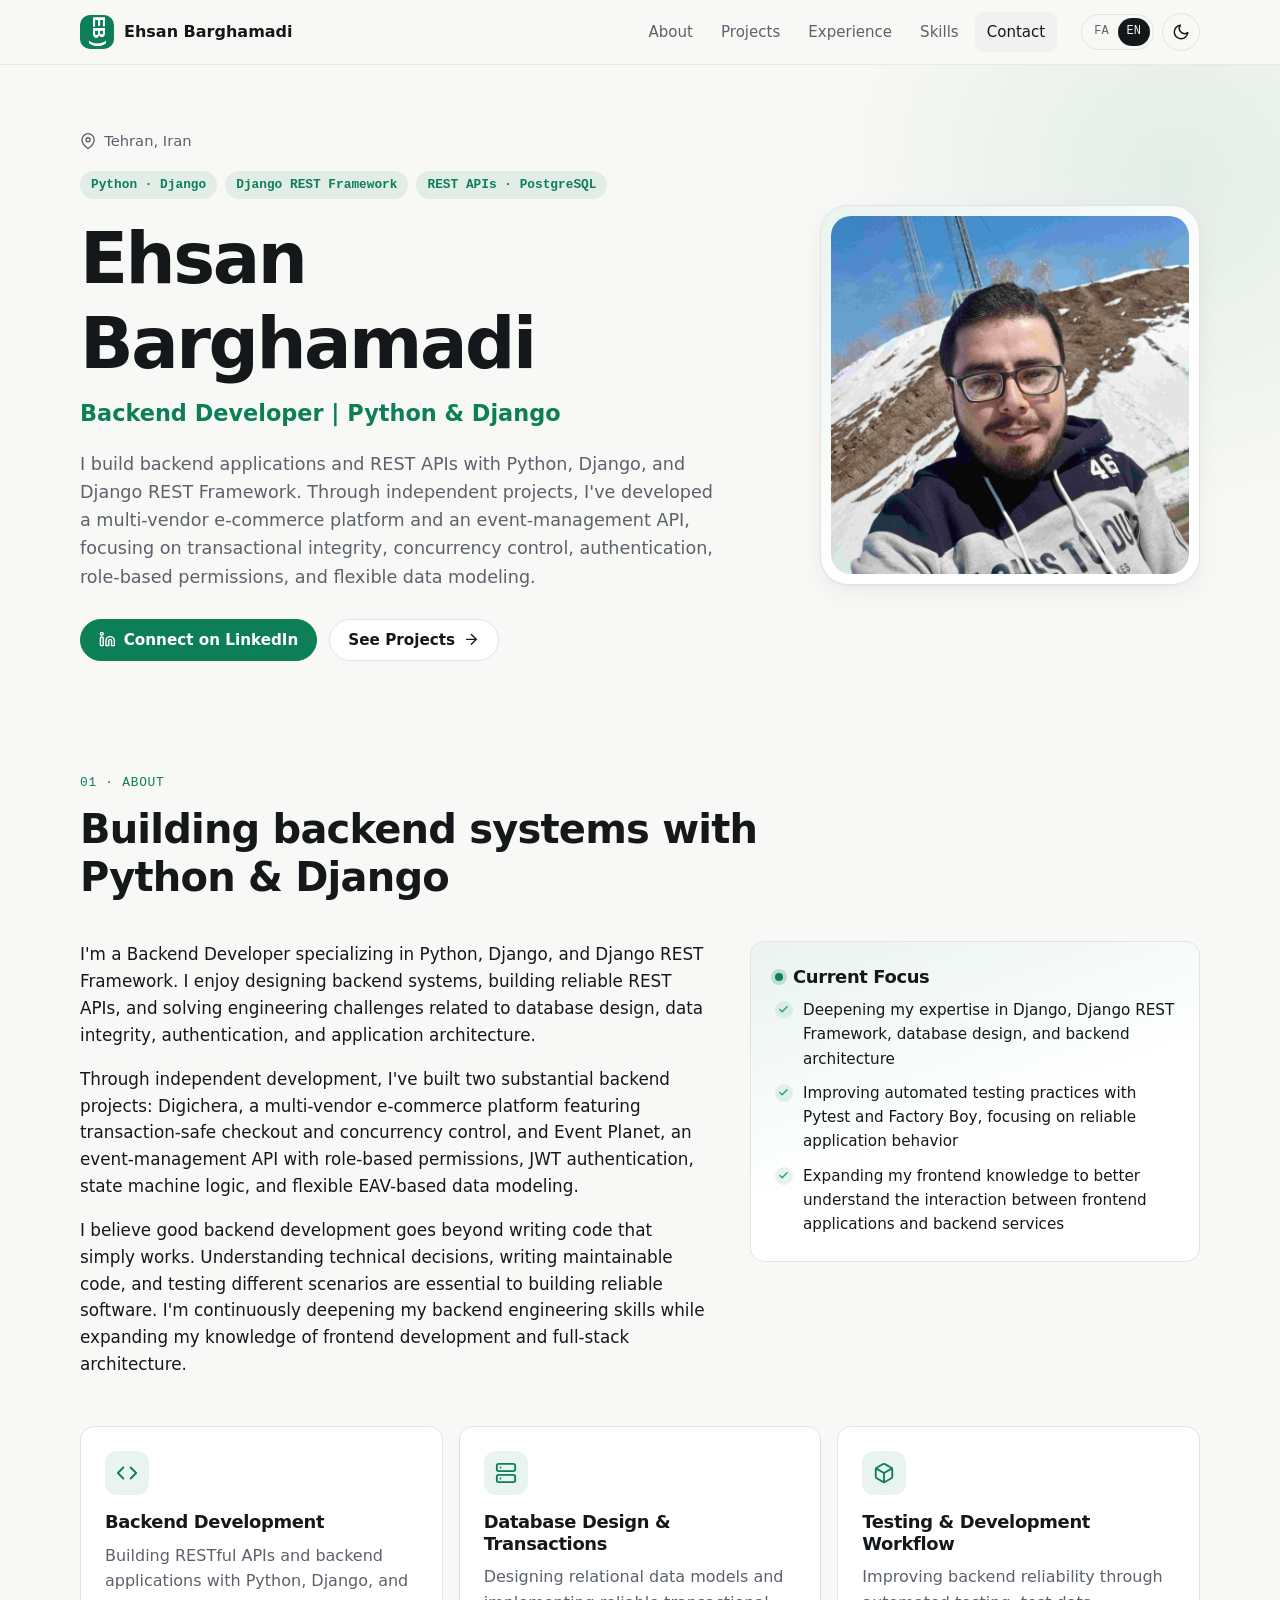
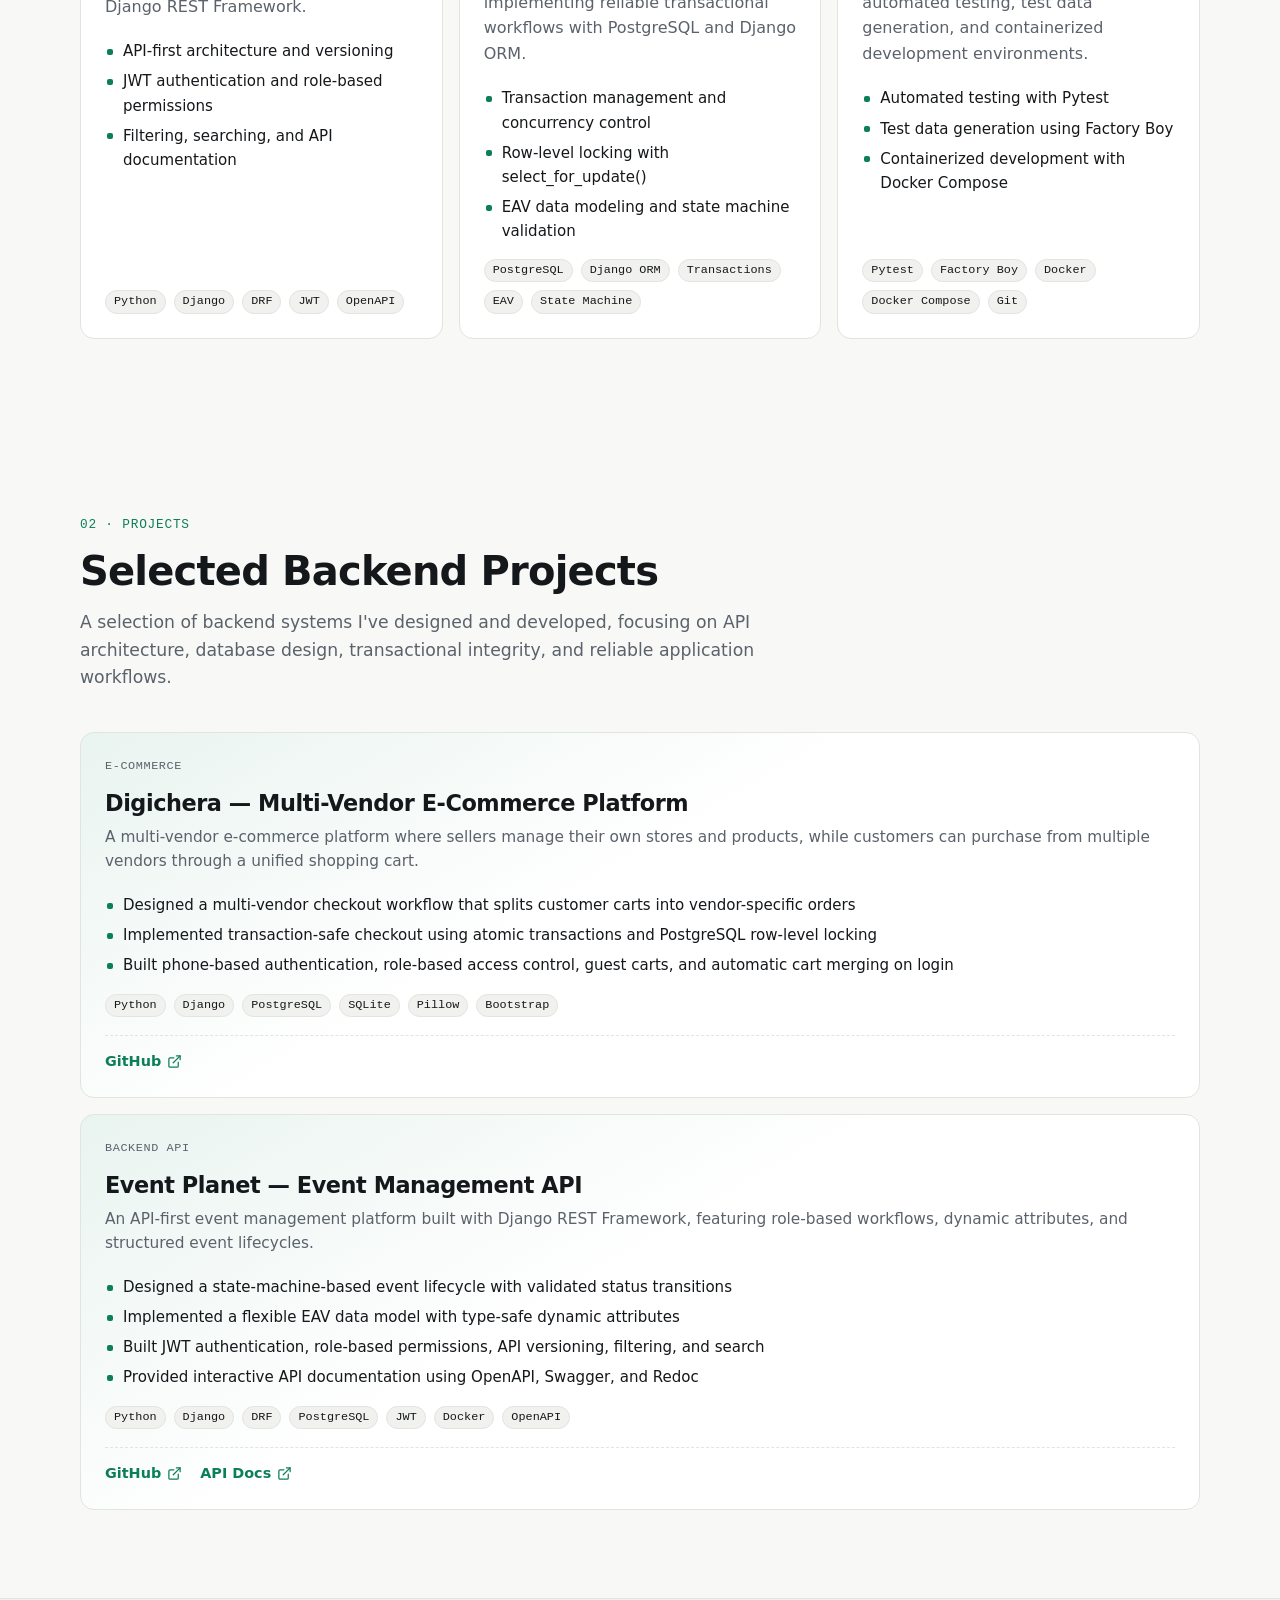
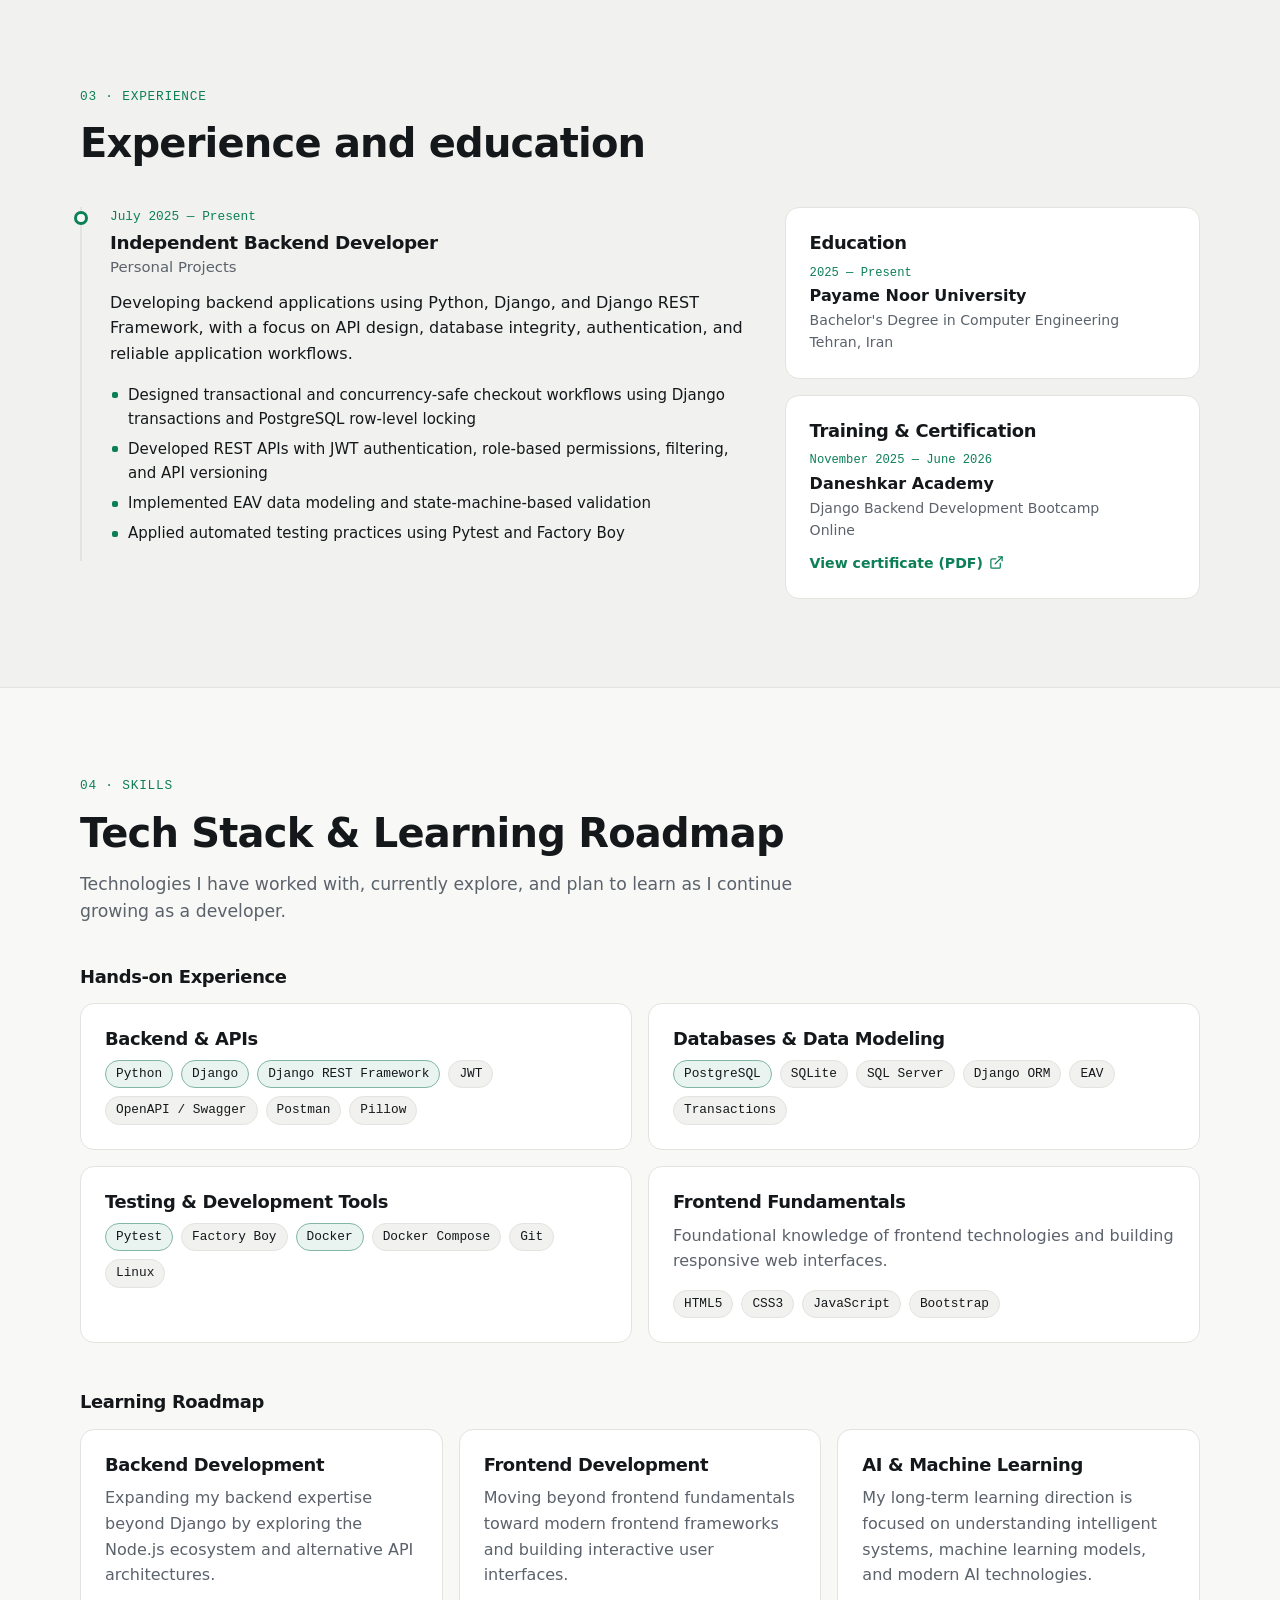
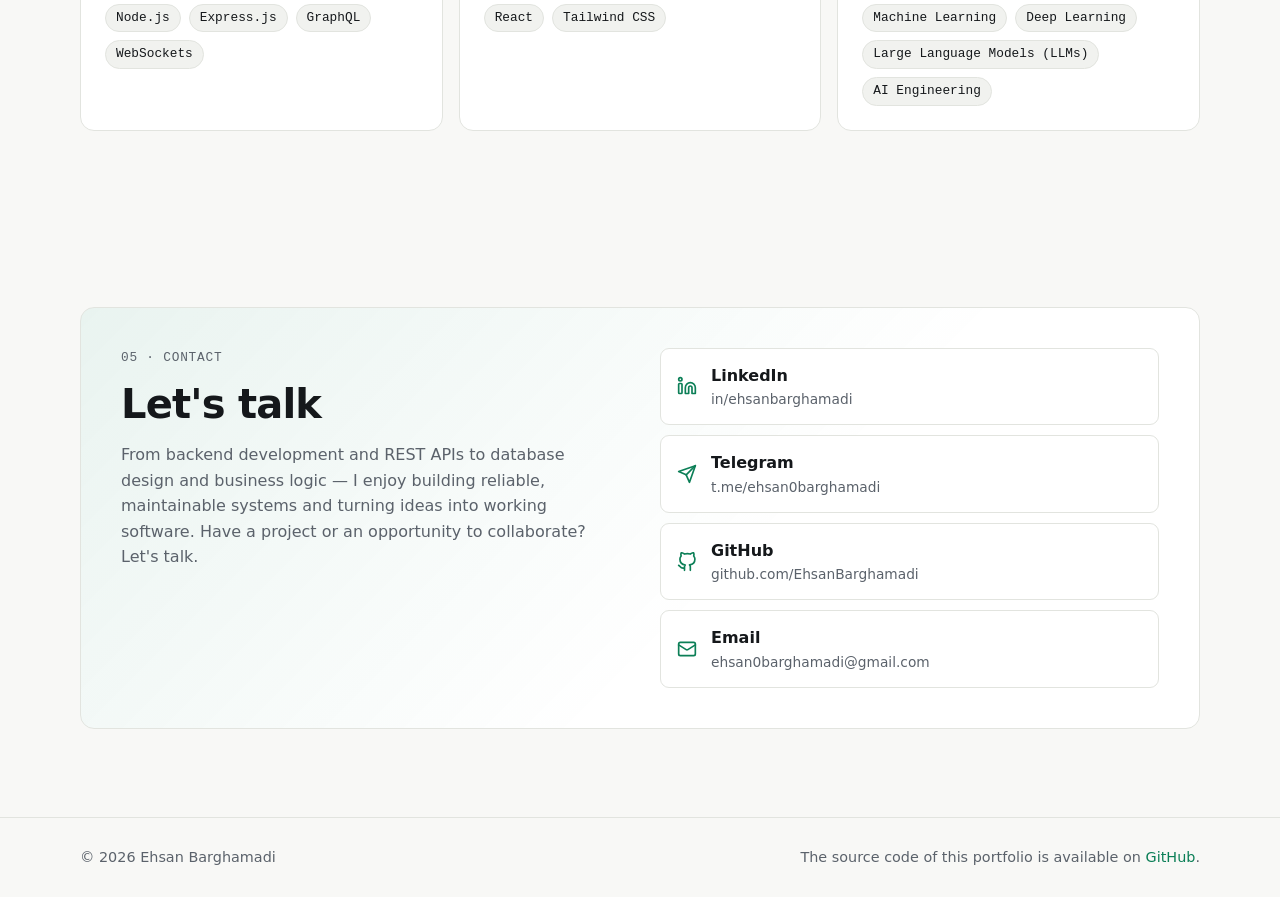
==== index.html @ ecfdd5f6 "feat: update portfolio branding and metadata" ====
<!DOCTYPE html>
<html lang="en">

<head>
    <meta charset="utf-8">
    <meta name="viewport" content="width=device-width, initial-scale=1">

    <title>Ehsan Barghamadi | Python/Django Backend Developer</title>
    <meta name="description" content="Ehsan Barghamadi — Python/Django backend developer specializing in REST APIs, PostgreSQL, and transactional backend systems. View my projects and resume.">
    <meta name="author" content="Ehsan Barghamadi">
    <link rel="canonical" href="https://ehsanbarghamadi.github.io/">

    <meta property="og:type" content="website">
    <meta property="og:url" content="https://ehsanbarghamadi.github.io/">
    <meta property="og:title" content="Ehsan Barghamadi | Python/Django Backend Developer">
    <meta property="og:description" content="Python/Django backend developer specializing in REST APIs, PostgreSQL, and transactional backend systems.">
    <meta property="og:image" content="https://ehsanbarghamadi.github.io/static/img/og-image.jpg">
    <meta property="og:image:width" content="1200">
    <meta property="og:image:height" content="630">

    <meta name="twitter:card" content="summary_large_image">
    <meta name="twitter:title" content="Ehsan Barghamadi | Python/Django Backend Developer">
    <meta name="twitter:description" content="Python/Django backend developer specializing in REST APIs, PostgreSQL, and transactional backend systems.">
    <meta name="twitter:image" content="https://ehsanbarghamadi.github.io/static/img/og-image.jpg">

    <meta name="color-scheme" content="dark light">
    <link rel="icon" href="/static/img/favicon.png" type="image/png" sizes="48x48">
    <link rel="apple-touch-icon" href="/static/img/apple-touch-icon.png">

    
    <script>
        (function () {
            try {
                var theme = localStorage.getItem("theme");
                if (theme === "light" || theme === "dark") document.documentElement.dataset.theme = theme;
            } catch (e) {}
        })();
    </script>

    <link rel="stylesheet" href="static/css/style.css">

    <script type="application/ld+json">
        {
            "@context": "https://schema.org",
            "@type": "Person",
            "name": "Ehsan Barghamadi",
            "jobTitle": "Backend Developer (Python/Django)",
            "email": "ehsan0barghamadi@gmail.com",
            "url": "https://ehsanbarghamadi.github.io/",
            "address": {
                "@type": "PostalAddress",
                "addressLocality": "Tehran",
                "addressCountry": "IR"
            },
            "sameAs": [
                "https://www.linkedin.com/in/ehsanbarghamadi",
                "https://github.com/EhsanBarghamadi",
                "https://t.me/ehsan0barghamadi"
            ]
        }
    </script>

</head>




<body>

<svg xmlns="http://www.w3.org/2000/svg" style="display:none" aria-hidden="true">
    <defs>
        <symbol id="i-linkedin" viewBox="0 0 24 24"><path d="M16 8a6 6 0 0 1 6 6v7h-4v-7a2 2 0 0 0-4 0v7h-4v-7a6 6 0 0 1 6-6z"/><rect x="2" y="9" width="4" height="12" rx="1"/><circle cx="4" cy="4" r="2"/></symbol>
        <symbol id="i-telegram" viewBox="0 0 24 24"><path d="M22 2 11 13"/><path d="M22 2 15 22l-4-9-9-4 20-7z"/></symbol>
        <symbol id="i-github" viewBox="0 0 24 24"><path d="M9 19c-5 1.5-5-2.5-7-3m14 6v-3.87a3.37 3.37 0 0 0-.94-2.61c3.14-.35 6.44-1.54 6.44-7A5.44 5.44 0 0 0 20 4.77 5.07 5.07 0 0 0 19.91 1S18.73.65 16 2.48a13.38 13.38 0 0 0-7 0C6.27.65 5.09 1 5.09 1A5.07 5.07 0 0 0 5 4.77a5.44 5.44 0 0 0-1.5 3.78c0 5.42 3.3 6.61 6.44 7A3.37 3.37 0 0 0 9 18.13V22"/></symbol>
        <symbol id="i-mail" viewBox="0 0 24 24"><rect x="2" y="4" width="20" height="16" rx="2"/><path d="m22 7-8.97 5.7a1.94 1.94 0 0 1-2.06 0L2 7"/></symbol>
        <symbol id="i-phone" viewBox="0 0 24 24"><path d="M22 16.92v3a2 2 0 0 1-2.18 2 19.79 19.79 0 0 1-8.63-3.07 19.5 19.5 0 0 1-6-6 19.79 19.79 0 0 1-3.07-8.67A2 2 0 0 1 4.11 2h3a2 2 0 0 1 2 1.72 12.84 12.84 0 0 0 .7 2.81 2 2 0 0 1-.45 2.11L8.09 9.91a16 16 0 0 0 6 6l1.27-1.27a2 2 0 0 1 2.11-.45 12.84 12.84 0 0 0 2.81.7A2 2 0 0 1 22 16.92z"/></symbol>
        <symbol id="i-link" viewBox="0 0 24 24"><path d="M10 13a5 5 0 0 0 7.54.54l3-3a5 5 0 0 0-7.07-7.07l-1.72 1.71"/><path d="M14 11a5 5 0 0 0-7.54-.54l-3 3a5 5 0 0 0 7.07 7.07l1.71-1.71"/></symbol>
        <symbol id="i-external" viewBox="0 0 24 24"><path d="M18 13v6a2 2 0 0 1-2 2H5a2 2 0 0 1-2-2V8a2 2 0 0 1 2-2h6"/><path d="M15 3h6v6"/><path d="M10 14 21 3"/></symbol>
        <symbol id="i-arrow-right" viewBox="0 0 24 24"><path d="M5 12h14"/><path d="m12 5 7 7-7 7"/></symbol>
        <symbol id="i-arrow-left" viewBox="0 0 24 24"><path d="M19 12H5"/><path d="m12 19-7-7 7-7"/></symbol>
        <symbol id="i-map-pin" viewBox="0 0 24 24"><path d="M21 10c0 7-9 13-9 13s-9-6-9-13a9 9 0 0 1 18 0z"/><circle cx="12" cy="10" r="3"/></symbol>
        <symbol id="i-sun" viewBox="0 0 24 24"><circle cx="12" cy="12" r="5"/><path d="M12 1v2M12 21v2M4.22 4.22l1.42 1.42M18.36 18.36l1.42 1.42M1 12h2M21 12h2M4.22 19.78l1.42-1.42M18.36 5.64l1.42-1.42"/></symbol>
        <symbol id="i-moon" viewBox="0 0 24 24"><path d="M21 12.79A9 9 0 1 1 11.21 3 7 7 0 0 0 21 12.79z"/></symbol>
        <symbol id="i-menu" viewBox="0 0 24 24"><path d="M3 6h18M3 12h18M3 18h18"/></symbol>
        <symbol id="i-close" viewBox="0 0 24 24"><path d="M18 6 6 18M6 6l12 12"/></symbol>
        <symbol id="i-code" viewBox="0 0 24 24"><path d="m16 18 6-6-6-6"/><path d="m8 6-6 6 6 6"/></symbol>
        <symbol id="i-server" viewBox="0 0 24 24"><rect x="2" y="2" width="20" height="8" rx="2"/><rect x="2" y="14" width="20" height="8" rx="2"/><path d="M6 6h.01M6 18h.01"/></symbol>
        <symbol id="i-layers" viewBox="0 0 24 24"><path d="M12 2 2 7l10 5 10-5-10-5z"/><path d="m2 17 10 5 10-5"/><path d="m2 12 10 5 10-5"/></symbol>
        <symbol id="i-database" viewBox="0 0 24 24"><ellipse cx="12" cy="5" rx="9" ry="3"/><path d="M21 12c0 1.66-4 3-9 3s-9-1.34-9-3"/><path d="M3 5v14c0 1.66 4 3 9 3s9-1.34 9-3V5"/></symbol>
        <symbol id="i-activity" viewBox="0 0 24 24"><path d="M22 12h-4l-3 9L9 3l-3 9H2"/></symbol>
        <symbol id="i-cpu" viewBox="0 0 24 24"><rect x="4" y="4" width="16" height="16" rx="2"/><rect x="9" y="9" width="6" height="6"/><path d="M9 1v3M15 1v3M9 20v3M15 20v3M20 9h3M20 14h3M1 9h3M1 14h3"/></symbol>
        <symbol id="i-play" viewBox="0 0 24 24"><circle cx="12" cy="12" r="10"/><path d="m10 8 6 4-6 4V8z"/></symbol>
        <symbol id="i-shield" viewBox="0 0 24 24"><path d="M12 22s8-4 8-10V5l-8-3-8 3v7c0 6 8 10 8 10z"/></symbol>
        <symbol id="i-globe" viewBox="0 0 24 24"><circle cx="12" cy="12" r="10"/><path d="M2 12h20"/><path d="M12 2a15.3 15.3 0 0 1 4 10 15.3 15.3 0 0 1-4 10 15.3 15.3 0 0 1-4-10 15.3 15.3 0 0 1 4-10z"/></symbol>
        <symbol id="i-git" viewBox="0 0 24 24"><circle cx="18" cy="18" r="3"/><circle cx="6" cy="6" r="3"/><path d="M13 6h3a2 2 0 0 1 2 2v7"/><path d="M6 9v12"/></symbol>
        <symbol id="i-terminal" viewBox="0 0 24 24"><path d="m4 17 6-6-6-6"/><path d="M12 19h8"/></symbol>
        <symbol id="i-box" viewBox="0 0 24 24"><path d="M21 16V8a2 2 0 0 0-1-1.73l-7-4a2 2 0 0 0-2 0l-7 4A2 2 0 0 0 3 8v8a2 2 0 0 0 1 1.73l7 4a2 2 0 0 0 2 0l7-4A2 2 0 0 0 21 16z"/><path d="M3.27 6.96 12 12.01l8.73-5.05"/><path d="M12 22.08V12"/></symbol>
        <symbol id="i-download" viewBox="0 0 24 24"><path d="M21 15v4a2 2 0 0 1-2 2H5a2 2 0 0 1-2-2v-4"/><path d="m7 10 5 5 5-5"/><path d="M12 15V3"/></symbol>
        <symbol id="i-check" viewBox="0 0 24 24"><path d="M20 6 9 17l-5-5"/></symbol>
    </defs>
</svg>


<a class="skip-link" href="#main">Skip to content</a>



<header class="site-header" id="top">
    <div class="container site-header__inner">
        <a class="brand" href="index.html" aria-label="Ehsan Barghamadi — Home">
            <span class="brand__mark" aria-hidden="true"><span>EB)</span></span>
            <span class="brand__name">Ehsan Barghamadi</span>
        </a>

        <nav class="site-nav" id="site-nav" aria-label="Main navigation">
            <a href="index.html#about">About</a>
            <a href="index.html#projects">Projects</a>
            <a href="index.html#experience">Experience</a>
            <a href="index.html#skills">Skills</a>
            <a href="index.html#contact">Contact</a>
        </nav>

        <div class="site-header__tools">
            <div class="lang-switch" role="group" aria-label="Language">
                
                
                
                    <a href="#" hreflang="fa" lang="fa"
                       >FA</a>
                
                    <a href="index.html" hreflang="en" lang="en"
                       aria-current="true">EN</a>
                
            </div>
            <button class="icon-button" type="button" data-theme-toggle aria-label="Switch theme">
                <svg class="icon icon--sun"><use href="#i-sun"></use></svg>
                <svg class="icon icon--moon"><use href="#i-moon"></use></svg>
            </button>
            <button class="icon-button nav-toggle" type="button" data-nav-toggle aria-controls="site-nav"
                    aria-expanded="false" aria-label="Menu">
                <svg class="icon icon--menu"><use href="#i-menu"></use></svg>
                <svg class="icon icon--close"><use href="#i-close"></use></svg>
            </button>
        </div>
    </div>
</header>

<main id="main">
    

    

<section class="hero">
    <div class="container hero__grid">
        <div class="hero__text">

            <p class="hero__status">
                <svg class="icon">
                    <use href="#i-map-pin"></use>
                </svg>
                Tehran, Iran
            </p>

            <ul class="tags tags--hero" aria-label="Specialisation">
                <li>Python · Django</li>
                <li>Django REST Framework</li>
                <li>REST APIs · PostgreSQL</li>
            </ul>

            <h1 class="hero__name">Ehsan Barghamadi</h1>

            <p class="hero__role">
                Backend Developer | Python &amp; Django
            </p>

            <p class="hero__summary">
                I build backend applications and REST APIs with Python,
                Django, and Django REST Framework. Through independent
                projects, I've developed a multi-vendor e-commerce
                platform and an event-management API, focusing on
                transactional integrity, concurrency control,
                authentication, role-based permissions, and flexible
                data modeling.
            </p>

            <div class="hero__actions">


                <a class="button button--primary"
                href="https://www.linkedin.com/in/ehsanbarghamadi/"
                rel="noopener noreferrer"
                target="_blank">
                    <svg class="icon">
                        <use href="#i-linkedin"></use>
                    </svg>
                    Connect on LinkedIn
                </a>


                <a class="button" href="#projects">
                    See Projects
                    <svg class="icon">
                        <use href="#i-arrow-right"></use>
                    </svg>
                </a>

            </div>
        </div>

        <div class="hero__photo">
            <img src="static/img/Ehsan-Barghamadi.jpg"
                 width="600"
                 height="600"
                 alt="Ehsan Barghamadi">
        </div>
    </div>
</section>


<section class="section" id="about">
    <div class="container">

        <header class="section__head">
            <p class="eyebrow">01 · About</p>
            <h2>Building backend systems with Python &amp; Django</h2>
        </header>

        <div class="about">

            <div class="about__bio prose">

                <p>
                    I'm a Backend Developer specializing in Python,
                    Django, and Django REST Framework. I enjoy designing
                    backend systems, building reliable REST APIs, and
                    solving engineering challenges related to database
                    design, data integrity, authentication, and
                    application architecture.
                </p>

                <p>
                    Through independent development, I've built two
                    substantial backend projects: Digichera, a
                    multi-vendor e-commerce platform featuring
                    transaction-safe checkout and concurrency control,
                    and Event Planet, an event-management API with
                    role-based permissions, JWT authentication,
                    state machine logic, and flexible EAV-based
                    data modeling.
                </p>

                <p>
                    I believe good backend development goes beyond
                    writing code that simply works. Understanding
                    technical decisions, writing maintainable code,
                    and testing different scenarios are essential
                    to building reliable software. I'm continuously
                    deepening my backend engineering skills while
                    expanding my knowledge of frontend development
                    and full-stack architecture.
                </p>

            </div>

            <aside class="card now">

                <h3 class="card__title">
                    <span class="dot dot--live"
                          aria-hidden="true"></span>
                    Current Focus
                </h3>

                <ul class="checklist">

                    <li>
                        Deepening my expertise in Django,
                        Django REST Framework, database design,
                        and backend architecture
                    </li>

                    <li>
                        Improving automated testing practices
                        with Pytest and Factory Boy, focusing
                        on reliable application behavior
                    </li>

                    <li>
                        Expanding my frontend knowledge to better
                        understand the interaction between frontend
                        applications and backend services
                    </li>

                </ul>

            </aside>

        </div>

    <div class="grid grid--3 focus">

        <article class="card area">
            <div class="area__icon" aria-hidden="true">
                <svg class="icon"><use href="#i-code"></use></svg>
            </div>
            <h3 class="card__title">Backend Development</h3>
            <p>
                Building RESTful APIs and backend applications
                with Python, Django, and Django REST Framework.
            </p>
            <ul class="bullets">
                <li>API-first architecture and versioning</li>
                <li>JWT authentication and role-based permissions</li>
                <li>Filtering, searching, and API documentation</li>
            </ul>
            <ul class="tags tags--small">
                <li>Python</li>
                <li>Django</li>
                <li>DRF</li>
                <li>JWT</li>
                <li>OpenAPI</li>
            </ul>
        </article>

        <article class="card area">
            <div class="area__icon" aria-hidden="true">
                <svg class="icon"><use href="#i-server"></use></svg>
            </div>
            <h3 class="card__title">Database Design &amp; Transactions</h3>
            <p>
                Designing relational data models and implementing
                reliable transactional workflows with PostgreSQL
                and Django ORM.
            </p>
            <ul class="bullets">
                <li>Transaction management and concurrency control</li>
                <li>Row-level locking with select_for_update()</li>
                <li>EAV data modeling and state machine validation</li>
            </ul>
            <ul class="tags tags--small">
                <li>PostgreSQL</li>
                <li>Django ORM</li>
                <li>Transactions</li>
                <li>EAV</li>
                <li>State Machine</li>
            </ul>
        </article>

        <article class="card area">
            <div class="area__icon" aria-hidden="true">
                <svg class="icon"><use href="#i-box"></use></svg>
            </div>
            <h3 class="card__title">Testing &amp; Development Workflow</h3>
            <p>
                Improving backend reliability through automated
                testing, test data generation, and containerized
                development environments.
            </p>
            <ul class="bullets">
                <li>Automated testing with Pytest</li>
                <li>Test data generation using Factory Boy</li>
                <li>Containerized development with Docker Compose</li>
            </ul>
            <ul class="tags tags--small">
                <li>Pytest</li>
                <li>Factory Boy</li>
                <li>Docker</li>
                <li>Docker Compose</li>
                <li>Git</li>
            </ul>
        </article>

    </div>
    </div>

</section>


<section class="section" id="projects">
    <div class="container">

        <header class="section__head">
            <p class="eyebrow">02 · Projects</p>
            <h2>Selected Backend Projects</h2>
            <p class="section__lead">
                A selection of backend systems I've designed and
                developed, focusing on API architecture, database
                design, transactional integrity, and reliable
                application workflows.
            </p>
        </header>

        <div class="grid grid--2 projects" data-projects>

            <!-- Digichera -->
            <article class="card project project--featured">

                <div class="project__top">
                    <span class="project__category">
                        E-Commerce
                    </span>
                </div>

                <h3 class="project__title">
                    <a href="https://github.com/EhsanBarghamadi/digichera"
                       target="_blank"
                       rel="noopener">
                        Digichera — Multi-Vendor E-Commerce Platform
                    </a>
                </h3>

                <p class="project__summary">
                    A multi-vendor e-commerce platform where sellers
                    manage their own stores and products, while
                    customers can purchase from multiple vendors
                    through a unified shopping cart.
                </p>

                <ul class="bullets">
                    <li>
                        Designed a multi-vendor checkout workflow
                        that splits customer carts into
                        vendor-specific orders
                    </li>
                    <li>
                        Implemented transaction-safe checkout
                        using atomic transactions and PostgreSQL
                        row-level locking
                    </li>
                    <li>
                        Built phone-based authentication,
                        role-based access control, guest carts,
                        and automatic cart merging on login
                    </li>
                </ul>

                <ul class="tags tags--small">
                    <li>Python</li>
                    <li>Django</li>
                    <li>PostgreSQL</li>
                    <li>SQLite</li>
                    <li>Pillow</li>
                    <li>Bootstrap</li>
                </ul>

                <div class="project__links">
                    <a href="https://github.com/EhsanBarghamadi/digichera"
                       target="_blank"
                       rel="noopener">
                        GitHub
                        <svg class="icon">
                            <use href="#i-external"></use>
                        </svg>
                    </a>
                </div>

            </article>

            <!-- Event Planet -->
            <article class="card project project--featured">

                <div class="project__top">
                    <span class="project__category">
                        Backend API
                    </span>
                </div>

                <h3 class="project__title">
                    <a href="https://github.com/EhsanBarghamadi/event-planet"
                       target="_blank"
                       rel="noopener">
                        Event Planet — Event Management API
                    </a>
                </h3>

                <p class="project__summary">
                    An API-first event management platform built
                    with Django REST Framework, featuring
                    role-based workflows, dynamic attributes,
                    and structured event lifecycles.
                </p>

                <ul class="bullets">
                    <li>
                        Designed a state-machine-based event
                        lifecycle with validated status transitions
                    </li>
                    <li>
                        Implemented a flexible EAV data model
                        with type-safe dynamic attributes
                    </li>
                    <li>
                        Built JWT authentication, role-based
                        permissions, API versioning, filtering,
                        and search
                    </li>
                    <li>
                        Provided interactive API documentation
                        using OpenAPI, Swagger, and Redoc
                    </li>
                </ul>

                <ul class="tags tags--small">
                    <li>Python</li>
                    <li>Django</li>
                    <li>DRF</li>
                    <li>PostgreSQL</li>
                    <li>JWT</li>
                    <li>Docker</li>
                    <li>OpenAPI</li>
                </ul>
                <div class="project__links">
                    <a href="https://github.com/EhsanBarghamadi/event-planet"
                    target="_blank"
                    rel="noopener">
                        GitHub
                        <svg class="icon">
                            <use href="#i-external"></use>
                        </svg>
                    </a>

                    <a href="https://documenter.getpostman.com/view/56734062/2sBY4Qsf5R"
                    target="_blank"
                    rel="noopener">
                        API Docs
                        <svg class="icon">
                            <use href="#i-external"></use>
                        </svg>
                    </a>
                </div>
            </article>

        </div>
    </div>
</section>


<section class="section section--band" id="experience">
    <div class="container">

        <header class="section__head">
            <p class="eyebrow">03 · Experience</p>
            <h2>Experience and education</h2>
        </header>

        <div class="resume">

            <ol class="timeline">

                <li class="timeline__item">

                    <p class="timeline__period">
                        July 2025 — Present
                    </p>

                    <h3 class="timeline__title">
                        Independent Backend Developer
                    </h3>

                    <p class="timeline__meta">
                        Personal Projects
                    </p>

                    <p>
                        Developing backend applications using Python,
                        Django, and Django REST Framework, with a
                        focus on API design, database integrity,
                        authentication, and reliable application
                        workflows.
                    </p>

                    <ul class="bullets">
                        <li>
                            Designed transactional and
                            concurrency-safe checkout workflows
                            using Django transactions and
                            PostgreSQL row-level locking
                        </li>
                        <li>
                            Developed REST APIs with JWT
                            authentication, role-based permissions,
                            filtering, and API versioning
                        </li>
                        <li>
                            Implemented EAV data modeling and
                            state-machine-based validation
                        </li>
                        <li>
                            Applied automated testing practices
                            using Pytest and Factory Boy
                        </li>
                    </ul>

                </li>

            </ol>

            <div class="resume__side">

                <div class="card">

                    <h3 class="card__title">Education</h3>

                    <div class="entry">
                        <p class="entry__period">
                            2025 — Present
                        </p>
                        <p class="entry__title">
                            Payame Noor University
                        </p>
                        <p class="entry__meta">
                            Bachelor's Degree in Computer Engineering
                        </p>
                        <p class="entry__meta">
                            Tehran, Iran
                        </p>
                    </div>

                </div>

                <div class="card">

                    <h3 class="card__title">
                        Training &amp; Certification
                    </h3>

                    <div class="entry">
                        <p class="entry__period">
                            November 2025 — June 2026
                        </p>
                        <p class="entry__title">
                            Daneshkar Academy
                        </p>
                        <p class="entry__meta">
                            Django Backend Development Bootcamp
                        </p>
                        <p class="entry__meta">
                            Online
                        </p>
                        <p class="entry__link">
                            <a href="static/docs/daneshkar-certificate.pdf"
                               target="_blank"
                               rel="noopener"
                               type="application/pdf">
                                View certificate (PDF)
                                <svg class="icon" aria-hidden="true"><use href="#i-external"></use></svg>
                            </a>
                        </p>
                    </div>

                </div>

            </div>

        </div>
    </div>
</section>


<section class="section" id="skills">
    <div class="container">

        <header class="section__head">
            <p class="eyebrow">04 · Skills</p>
            <h2>Tech Stack &amp; Learning Roadmap</h2>
            <p class="section__lead">
                Technologies I have worked with, currently explore,
                and plan to learn as I continue growing as a developer.
            </p>
        </header>

        <!-- Hands-on Experience -->
        <h3 class="card__title subhead">Hands-on Experience</h3>

        <div class="grid grid--2">

            <div class="card">
                <h3 class="card__title">Backend &amp; APIs</h3>
                <ul class="tags">
                    <li class="is-key">Python</li>
                    <li class="is-key">Django</li>
                    <li class="is-key">Django REST Framework</li>
                    <li>JWT</li>
                    <li>OpenAPI / Swagger</li>
                    <li>Postman</li>
                    <li>Pillow</li>
                </ul>
            </div>

            <div class="card">
                <h3 class="card__title">Databases &amp; Data Modeling</h3>
                <ul class="tags">
                    <li class="is-key">PostgreSQL</li>
                    <li>SQLite</li>
                    <li>SQL Server</li>
                    <li>Django ORM</li>
                    <li>EAV</li>
                    <li>Transactions</li>
                </ul>
            </div>

            <div class="card">
                <h3 class="card__title">Testing &amp; Development Tools</h3>
                <ul class="tags">
                    <li class="is-key">Pytest</li>
                    <li>Factory Boy</li>
                    <li class="is-key">Docker</li>
                    <li>Docker Compose</li>
                    <li>Git</li>
                    <li>Linux</li>
                </ul>
            </div>
            <div class="card">
                <h3 class="card__title">Frontend Fundamentals</h3>
                <p>
                    Foundational knowledge of frontend technologies
                    and building responsive web interfaces.
                </p>
                <ul class="tags">
                    <li>HTML5</li>
                    <li>CSS3</li>
                    <li>JavaScript</li>
                    <li>Bootstrap</li>
                </ul>
            </div>

        </div>

        <!-- Learning Roadmap -->
        <h3 class="card__title subhead">
            Learning Roadmap
        </h3>


        <div class="grid grid--3">

            <!-- Backend Development -->
            <div class="card">
                <h3 class="card__title">
                    Backend Development
                </h3>

                <p>
                    Expanding my backend expertise beyond Django
                    by exploring the Node.js ecosystem and
                    alternative API architectures.
                </p>

                <ul class="tags">
                    <li>Node.js</li>
                    <li>Express.js</li>
                    <li>GraphQL</li>
                    <li>WebSockets</li>
                </ul>
            </div>

            <!-- Frontend Development -->
            <div class="card">
                <h3 class="card__title">
                    Frontend Development
                </h3>

                <p>
                    Moving beyond frontend fundamentals toward
                    modern frontend frameworks and building
                    interactive user interfaces.
                </p>

                <ul class="tags">
                    <li>React</li>
                    <li>Tailwind CSS</li>
                </ul>
            </div>

            <!-- AI & Machine Learning -->
            <div class="card">
                <h3 class="card__title">
                    AI &amp; Machine Learning
                </h3>

                <p>
                    My long-term learning direction is focused
                    on understanding intelligent systems,
                    machine learning models, and modern AI technologies.
                </p>

                <ul class="tags">
                    <li>Machine Learning</li>
                    <li>Deep Learning</li>
                    <li>Large Language Models (LLMs)</li>
                    <li>AI Engineering</li>
                </ul>
            </div>

        </div>


    </div>
</section>


    <section class="section" id="contact">
        <div class="container">
            <div class="contact card">
                <div class="contact__text">
                    <p class="eyebrow">05 · Contact</p>
                    <h2>Let's talk</h2>
                    <p>From backend development and REST APIs to database design and business logic — I enjoy building reliable, maintainable systems and turning ideas into working software. Have a project or an opportunity to collaborate? Let's talk.</p>
                </div>
                <ul class="contact__list">
                    
                        <li><a class="contact__item" href="https://www.linkedin.com/in/ehsanbarghamadi/" rel="noopener" target="_blank">
                            <svg class="icon"><use href="#i-linkedin"></use></svg>
                            <span><strong>LinkedIn</strong><small>in/ehsanbarghamadi</small></span>
                        </a></li>

                        <li><a class="contact__item" href="https://t.me/ehsan0barghamadi" rel="noopener" target="_blank">
                            <svg class="icon"><use href="#i-telegram"></use></svg>
                            <span><strong>Telegram</strong><small>t.me/ehsan0barghamadi</small></span>
                        </a></li>
                    
                        <li><a class="contact__item" href="https://github.com/EhsanBarghamadi" rel="noopener" target="_blank">
                            <svg class="icon"><use href="#i-github"></use></svg>
                            <span><strong>GitHub</strong><small>github.com/EhsanBarghamadi</small></span>
                        </a></li>
                    
                    
                        <li><a class="contact__item" href="https://mail.google.com/mail/?view=cm&fs=1&to=ehsan0barghamadi@gmail.com" rel="noopener" target="_blank">
                            <svg class="icon"><use href="#i-mail"></use></svg>
                            <span><strong>Email</strong><small>ehsan0barghamadi@gmail.com</small></span>
                        </a></li>
                                      
                </ul>
            </div>
        </div>
    </section>


</main>


<footer class="site-footer">
    <div class="container site-footer__inner">
        <p>&copy; 2026 Ehsan Barghamadi</p>
        <p class="site-footer__note">
            The source code of this portfolio is available on
            <a href="https://github.com/EhsanBarghamadi/ehsanbarghamadi.github.io" rel="noopener" target="_blank">GitHub</a>.
        </p>
    </div>
</footer>


<script src="static/js/script.js" defer></script>

</body>

</html>
---- static/css/style.css ----
:root {
    --bg: #f8f8f6;
    --surface: #ffffff;
    --surface-2: #f1f2ef;
    --border: #e2e4df;
    --text: #15181b;
    --muted: #5b626b;
    --accent: #0c7f57;
    --accent-strong: #096b49;
    --accent-soft: rgba(12, 127, 87, 0.09);
    --on-accent: #ffffff;
    --shadow: 0 1px 2px rgba(16, 24, 32, 0.04), 0 8px 24px rgba(16, 24, 32, 0.05);

    --live: #0c7f57;
    --internal: #2563eb;
    --development: #b45309;
    --open-source: #7c3aed;
    --archived: #6b7280;

    --font-sans: "Inter", ui-sans-serif, system-ui, -apple-system, "Segoe UI", Roboto, "Helvetica Neue", Arial, sans-serif;
    --font-mono: ui-monospace, "JetBrains Mono", "SF Mono", "Cascadia Code", Menlo, Consolas, monospace;

    --radius: 14px;
    --radius-sm: 9px;
    --container: 1160px;
    --gutter: 20px;
    --header-h: 64px;
    color-scheme: light;
}

@media (prefers-color-scheme: dark) {
    :root:not([data-theme="light"]) {
        --bg: #0b0e11;
        --surface: #12161b;
        --surface-2: #181d23;
        --border: #242a31;
        --text: #e8ebee;
        --muted: #98a1ab;
        --accent: #3ad99a;
        --accent-strong: #5ee6ae;
        --accent-soft: rgba(58, 217, 154, 0.11);
        --on-accent: #052a1a;
        --shadow: 0 1px 2px rgba(0, 0, 0, 0.3), 0 10px 30px rgba(0, 0, 0, 0.25);
        --live: #3ad99a;
        --internal: #60a5fa;
        --development: #fbbf24;
        --open-source: #b197fc;
        --archived: #8b939c;
        color-scheme: dark;
    }
}

:root[data-theme="dark"] {
    --bg: #0b0e11;
    --surface: #12161b;
    --surface-2: #181d23;
    --border: #242a31;
    --text: #e8ebee;
    --muted: #98a1ab;
    --accent: #3ad99a;
    --accent-strong: #5ee6ae;
    --accent-soft: rgba(58, 217, 154, 0.11);
    --on-accent: #052a1a;
    --shadow: 0 1px 2px rgba(0, 0, 0, 0.3), 0 10px 30px rgba(0, 0, 0, 0.25);
    --live: #3ad99a;
    --internal: #60a5fa;
    --development: #fbbf24;
    --open-source: #b197fc;
    --archived: #8b939c;
    color-scheme: dark;
}

/* ------------------------------------------------------------------ Base */

*,
*::before,
*::after {
    box-sizing: border-box;
}

html {
    scroll-behavior: smooth;
    scroll-padding-top: calc(var(--header-h) + 12px);
    -webkit-text-size-adjust: 100%;
}

body {
    margin: 0;
    background: var(--bg);
    color: var(--text);
    font-family: var(--font-sans);
    font-size: 16px;
    line-height: 1.6;
    -webkit-font-smoothing: antialiased;
    text-rendering: optimizeLegibility;
    overflow-x: hidden;
}

img {
    max-width: 100%;
    height: auto;
    display: block;
}

a {
    color: var(--accent);
    text-decoration: none;
}

a:hover {
    color: var(--accent-strong);
}

h1,
h2,
h3 {
    line-height: 1.2;
    margin: 0;
    letter-spacing: -0.02em;
}

p {
    margin: 0 0 1em;
}

ul,
ol {
    margin: 0;
    padding: 0;
}

:focus-visible {
    outline: 2px solid var(--accent);
    outline-offset: 3px;
    border-radius: 4px;
}

.icon {
    width: 1.1em;
    height: 1.1em;
    flex: none;
    fill: none;
    stroke: currentColor;
    stroke-width: 2;
    stroke-linecap: round;
    stroke-linejoin: round;
}

.container {
    width: 100%;
    max-width: var(--container);
    margin-inline: auto;
    padding-inline: var(--gutter);
}

.container--narrow {
    max-width: 860px;
}

.skip-link {
    position: absolute;
    left: -9999px;
    top: 8px;
    z-index: 100;
    background: var(--accent);
    color: var(--on-accent);
    padding: 8px 14px;
    border-radius: var(--radius-sm);
}

.skip-link:focus {
    left: 12px;
}

.eyebrow {
    font-family: var(--font-mono);
    font-size: 0.8rem;
    letter-spacing: 0.06em;
    text-transform: uppercase;
    color: var(--accent);
    margin: 0 0 12px;
}

.dot {
    display: inline-block;
    width: 8px;
    height: 8px;
    border-radius: 50%;
    background: currentColor;
    flex: none;
}

.dot--live {
    background: var(--live);
    box-shadow: 0 0 0 4px color-mix(in srgb, var(--live) 20%, transparent);
}

/* ---------------------------------------------------------------- Header */

.site-header {
    position: sticky;
    top: 0;
    z-index: 50;
    background: color-mix(in srgb, var(--bg) 82%, transparent);
    backdrop-filter: saturate(160%) blur(12px);
    -webkit-backdrop-filter: saturate(160%) blur(12px);
    border-bottom: 1px solid color-mix(in srgb, var(--border) 70%, transparent);
}

.site-header__inner {
    height: var(--header-h);
    display: flex;
    align-items: center;
    gap: 24px;
}

.brand {
    display: flex;
    align-items: center;
    gap: 10px;
    color: var(--text);
    font-weight: 650;
    white-space: nowrap;
}

.brand:hover {
    color: var(--text);
}

.brand__mark {
    display: grid;
    place-items: center;
    width: 34px;
    height: 34px;
    border-radius: 10px;
    background: var(--accent);
    color: var(--on-accent);
    font-family: var(--font-mono);
    font-size: 0.85rem;
    font-weight: 700;
    letter-spacing: -0.04em;
}

.brand__mark > span {
    display: inline-block;
    transform: rotate(90deg);
    font-size: 1.2rem; 
}

.site-nav {
    display: flex;
    gap: 4px;
    margin-left: auto;
}

.site-nav a {
    color: var(--muted);
    font-size: 0.94rem;
    font-weight: 500;
    padding: 8px 12px;
    border-radius: var(--radius-sm);
}

.site-nav a:hover,
.site-nav a.is-active {
    color: var(--text);
    background: var(--surface-2);
}

.site-header__tools {
    display: flex;
    align-items: center;
    gap: 8px;
}

.lang-switch {
    display: flex;
    border: 1px solid var(--border);
    border-radius: 999px;
    padding: 3px;
    font-family: var(--font-mono);
    font-size: 0.75rem;
}

.lang-switch a {
    color: var(--muted);
    padding: 4px 9px;
    border-radius: 999px;
}

.lang-switch a[aria-current="true"] {
    background: var(--text);
    color: var(--bg);
}

.icon-button {
    display: inline-grid;
    place-items: center;
    width: 38px;
    height: 38px;
    border: 1px solid var(--border);
    border-radius: 999px;
    background: transparent;
    color: var(--text);
    cursor: pointer;
}

.icon-button:hover {
    background: var(--surface-2);
}

.icon-button .icon {
    width: 18px;
    height: 18px;
}

/* Show the icon of the theme you would switch TO. */
.icon--moon {
    display: none;
}

:root[data-theme="light"] .icon--sun {
    display: none;
}

:root[data-theme="light"] .icon--moon {
    display: block;
}

@media (prefers-color-scheme: light) {
    :root:not([data-theme="dark"]) .icon--sun {
        display: none;
    }

    :root:not([data-theme="dark"]) .icon--moon {
        display: block;
    }
}

.nav-toggle,
.icon--close {
    display: none;
}

/* ------------------------------------------------------------------ Hero */

.hero {
    padding: 64px 0 24px;
    position: relative;
    overflow: hidden;
}

.hero::before {
    content: "";
    position: absolute;
    inset: -40% -20% auto auto;
    width: 720px;
    height: 720px;
    background: radial-gradient(circle, var(--accent-soft), transparent 65%);
    pointer-events: none;
}

.hero__grid {
    position: relative;
    display: grid;
    grid-template-columns: minmax(0, 1.55fr) minmax(0, 1fr);
    gap: 56px;
    align-items: center;
}

.hero__status {
    display: flex;
    flex-wrap: wrap;
    align-items: center;
    gap: 8px;
    color: var(--muted);
    font-size: 0.92rem;
    margin-bottom: 18px;
}

.hero__available {
    display: inline-flex;
    align-items: center;
    gap: 8px;
    margin-left: 10px;
    white-space: nowrap;
}

.hero__name {
    font-size: clamp(2.6rem, 6vw, 4.4rem);
    font-weight: 750;
    letter-spacing: -0.035em;
    margin: 18px 0 10px;
}

.hero__role {
    font-size: clamp(1.1rem, 2.2vw, 1.4rem);
    font-weight: 600;
    color: var(--accent);
    margin-bottom: 18px;
}

.hero__summary {
    font-size: 1.1rem;
    color: var(--muted);
    max-width: 60ch;
}

.hero__actions {
    display: flex;
    flex-wrap: wrap;
    gap: 12px;
    margin-top: 28px;
}

.hero__photo {
    justify-self: end;
    width: 100%;
    max-width: 380px;
    border-radius: 28px;
    padding: 10px;
    background: linear-gradient(145deg, var(--accent-soft), transparent 60%), var(--surface);
    border: 1px solid var(--border);
    box-shadow: var(--shadow);
}

.hero__photo img {
    border-radius: 20px;
    aspect-ratio: 1;
    object-fit: cover;
    width: 100%;
}

/* --------------------------------------------------------------- Buttons */

.button {
    display: inline-flex;
    align-items: center;
    gap: 8px;
    padding: 11px 18px;
    border-radius: 999px;
    border: 1px solid var(--border);
    background: var(--surface);
    color: var(--text);
    font-weight: 600;
    font-size: 0.95rem;
    line-height: 1.2;
    transition: transform 0.15s ease, background 0.15s ease, border-color 0.15s ease;
}

.button:hover {
    color: var(--text);
    border-color: color-mix(in srgb, var(--text) 30%, var(--border));
    transform: translateY(-1px);
}

.button--primary {
    background: var(--accent);
    border-color: var(--accent);
    color: var(--on-accent);
}

.button--primary:hover {
    background: var(--accent-strong);
    border-color: var(--accent-strong);
    color: var(--on-accent);
}

.button--ghost {
    background: transparent;
}

/* ------------------------------------------------------------------ Tags */

.tags {
    display: flex;
    flex-wrap: wrap;
    gap: 8px;
    list-style: none;
}

.tags li {
    font-family: var(--font-mono);
    font-size: 0.8rem;
    line-height: 1.3;
    padding: 5px 10px;
    border-radius: 999px;
    border: 1px solid var(--border);
    background: var(--surface-2);
    color: var(--text);
}

.tags li.is-key {
    border-color: color-mix(in srgb, var(--accent) 45%, var(--border));
    background: var(--accent-soft);
}

.tags--hero li {
    background: var(--accent-soft);
    border-color: transparent;
    color: var(--accent);
    font-weight: 600;
}

.tags--small li {
    font-size: 0.74rem;
    padding: 3px 8px;
}

.tags .tags__more {
    color: var(--muted);
}

/* ----------------------------------------------------------------- Stats */

.stats {
    display: grid;
    gap: 12px;
    margin: 0;
}

.stats--hero {
    grid-template-columns: repeat(4, minmax(0, 1fr));
    margin-top: 56px;
}

.stats--infra {
    grid-template-columns: repeat(5, minmax(0, 1fr));
    margin-bottom: 28px;
}

.stat {
    display: flex;
    flex-direction: column;
    padding: 18px 20px;
    border: 1px solid var(--border);
    border-radius: var(--radius);
    background: var(--surface);
}

.stat__value {
    order: -1;
    margin: 0;
    font-size: clamp(1.6rem, 3vw, 2.1rem);
    font-weight: 750;
    letter-spacing: -0.03em;
    line-height: 1.1;
    font-variant-numeric: tabular-nums;
}

.stat__label {
    margin-top: 6px;
    font-weight: 600;
    font-size: 0.93rem;
}

.stat__note {
    margin: 2px 0 0;
    color: var(--muted);
    font-size: 0.82rem;
    line-height: 1.4;
}

/* -------------------------------------------------------------- Sections */

.section {
    padding: 88px 0;
}

.section--band {
    background: var(--surface-2);
    border-block: 1px solid var(--border);
}

.section__head {
    max-width: 760px;
    margin-bottom: 40px;
}

.section__head h2 {
    font-size: clamp(1.8rem, 3.6vw, 2.5rem);
    font-weight: 720;
}

.section__lead {
    margin-top: 14px;
    color: var(--muted);
    font-size: 1.08rem;
}

.grid {
    display: grid;
    gap: 16px;
}

.grid--2 {
    grid-template-columns: repeat(2, minmax(0, 1fr));
}

.grid--3 {
    grid-template-columns: repeat(3, minmax(0, 1fr));
}

.card {
    background: var(--surface);
    border: 1px solid var(--border);
    border-radius: var(--radius);
    padding: 24px;
}

.card__title {
    display: flex;
    align-items: center;
    gap: 10px;
    font-size: 1.12rem;
    font-weight: 680;
    margin-bottom: 10px;
}

/* Group heading placed above a grid of cards (e.g. in Skills). */
.subhead {
    margin-bottom: 16px;
}

.grid + .subhead {
    margin-top: 48px;
}

.card p {
    color: var(--muted);
}

.bullets {
    list-style: none;
    display: grid;
    gap: 6px;
    margin: 4px 0 16px;
    font-size: 0.94rem;
}

.bullets li {
    position: relative;
    padding-left: 18px;
}

.bullets li::before {
    content: "";
    position: absolute;
    left: 2px;
    top: 0.65em;
    width: 6px;
    height: 6px;
    border-radius: 2px;
    background: var(--accent);
}

.checklist {
    list-style: none;
    display: grid;
    gap: 10px;
}

.checklist li {
    position: relative;
    padding-left: 28px;
}

.checklist li::before {
    content: "";
    position: absolute;
    left: 0;
    top: 0.2em;
    width: 18px;
    height: 18px;
    border-radius: 50%;
    background: var(--accent-soft)
        url("data:image/svg+xml,%3Csvg xmlns='http://www.w3.org/2000/svg' viewBox='0 0 24 24' fill='none' stroke='%2321a36d' stroke-width='3' stroke-linecap='round' stroke-linejoin='round'%3E%3Cpath d='M20 6 9 17l-5-5'/%3E%3C/svg%3E")
        center / 11px no-repeat;
}

.prose p {
    font-size: 1.05rem;
    color: var(--text);
}

.prose p:last-child {
    margin-bottom: 0;
}

/* ----------------------------------------------------------------- About */

.about {
    display: grid;
    grid-template-columns: minmax(0, 1.4fr) minmax(0, 1fr);
    gap: 40px;
    align-items: start;
    margin-bottom: 48px;
}

.now {
    background: linear-gradient(160deg, var(--accent-soft), transparent 55%), var(--surface);
}

.now .checklist {
    font-size: 0.95rem;
}

.area__icon {
    display: grid;
    place-items: center;
    width: 44px;
    height: 44px;
    border-radius: 12px;
    background: var(--accent-soft);
    color: var(--accent);
    margin-bottom: 16px;
}

.area__icon .icon {
    width: 22px;
    height: 22px;
}

.area .tags {
    margin-top: auto;
}

.area {
    display: flex;
    flex-direction: column;
}

/* -------------------------------------------------------------- Projects */

.filters {
    display: flex;
    flex-wrap: wrap;
    gap: 8px;
    margin-bottom: 24px;
}

.chip {
    font: inherit;
    font-size: 0.9rem;
    font-weight: 550;
    padding: 7px 14px;
    border-radius: 999px;
    border: 1px solid var(--border);
    background: var(--surface);
    color: var(--muted);
    cursor: pointer;
}

.chip:hover {
    color: var(--text);
}

.chip[aria-pressed="true"] {
    background: var(--text);
    border-color: var(--text);
    color: var(--bg);
}

.projects {
    grid-auto-flow: dense;
}

.project {
    display: flex;
    flex-direction: column;
    transition: border-color 0.15s ease, transform 0.15s ease;
}

.project:hover {
    border-color: color-mix(in srgb, var(--accent) 45%, var(--border));
    transform: translateY(-2px);
}

.project[hidden] {
    display: none;
}

.project--featured {
    grid-column: span 2;
    background: linear-gradient(150deg, var(--accent-soft), transparent 45%), var(--surface);
}

.project__top {
    display: flex;
    flex-wrap: wrap;
    align-items: center;
    justify-content: space-between;
    gap: 8px;
    margin-bottom: 14px;
}

.project__category {
    font-family: var(--font-mono);
    font-size: 0.74rem;
    text-transform: uppercase;
    letter-spacing: 0.05em;
    color: var(--muted);
}

.status {
    display: inline-flex;
    align-items: center;
    gap: 7px;
    font-size: 0.78rem;
    font-weight: 600;
    padding: 3px 10px;
    border-radius: 999px;
    background: color-mix(in srgb, currentColor 10%, transparent);
}

.status .dot {
    width: 7px;
    height: 7px;
}

.status--live {
    color: var(--live);
}

.status--internal {
    color: var(--internal);
}

.status--development {
    color: var(--development);
}

.status--open_source {
    color: var(--open-source);
}

.status--archived {
    color: var(--archived);
}

.project__title {
    font-size: 1.18rem;
    font-weight: 700;
    margin-bottom: 8px;
}

.project--featured .project__title {
    font-size: 1.4rem;
}

.project__title a {
    color: var(--text);
}

.project__title a:hover {
    color: var(--accent);
}

.project__summary {
    font-size: 0.96rem;
}

.project__meta {
    display: flex;
    flex-wrap: wrap;
    gap: 4px 14px;
    font-size: 0.84rem;
    color: var(--muted);
    margin-bottom: 14px;
}

.project__meta span + span::before {
    content: "·";
    margin-right: 14px;
}

.project .tags {
    margin-bottom: 18px;
}

.project__links {
    display: flex;
    flex-wrap: wrap;
    gap: 6px 18px;
    margin-top: auto;
    padding-top: 14px;
    border-top: 1px dashed var(--border);
    font-size: 0.9rem;
    font-weight: 600;
}

.project__links a {
    display: inline-flex;
    align-items: center;
    gap: 6px;
    overflow-wrap: anywhere;
}

.project__links .icon {
    width: 15px;
    height: 15px;
}

/* ---------------------------------------------------------------- Resume */

.resume {
    display: grid;
    grid-template-columns: minmax(0, 1.6fr) minmax(0, 1fr);
    gap: 40px;
    align-items: start;
}

.timeline {
    list-style: none;
    position: relative;
    border-left: 2px solid var(--border);
    padding-left: 28px;
    display: grid;
    gap: 36px;
}

.timeline__item {
    position: relative;
}

.timeline__item::before {
    content: "";
    position: absolute;
    left: -36px;
    top: 4px;
    width: 14px;
    height: 14px;
    border-radius: 50%;
    background: var(--bg);
    border: 3px solid var(--accent);
}

.timeline__period {
    font-family: var(--font-mono);
    font-size: 0.8rem;
    color: var(--accent);
    margin-bottom: 4px;
}

.timeline__title {
    font-size: 1.15rem;
    font-weight: 700;
}

.timeline__meta {
    color: var(--muted);
    font-size: 0.93rem;
    margin: 2px 0 10px;
}

.resume__side {
    display: grid;
    gap: 16px;
}

.entry + .entry {
    margin-top: 16px;
    padding-top: 16px;
    border-top: 1px solid var(--border);
}

.entry p {
    margin: 0;
}

.entry__period {
    font-family: var(--font-mono);
    font-size: 0.76rem;
    color: var(--accent) !important;
}

.entry__title {
    font-weight: 620;
    color: var(--text) !important;
}

.entry__meta {
    font-size: 0.88rem;
}

.entry .entry__link {
    margin-top: 10px;
    font-size: 0.88rem;
    font-weight: 600;
}

.entry__link a {
    display: inline-flex;
    align-items: center;
    gap: 6px;
}

.entry__link .icon {
    width: 15px;
    height: 15px;
}

/* --------------------------------------------------------------- Contact */

.contact {
    display: grid;
    grid-template-columns: minmax(0, 1fr) minmax(0, 1fr);
    gap: 40px;
    padding: 40px;
    background: linear-gradient(135deg, var(--accent-soft), transparent 60%), var(--surface);
}

.contact h2 {
    font-size: clamp(1.8rem, 3.6vw, 2.5rem);
    margin-bottom: 14px;
}

.contact__list {
    list-style: none;
    display: grid;
    gap: 10px;
    align-content: center;
}

.contact__item {
    display: flex;
    align-items: center;
    gap: 14px;
    padding: 14px 16px;
    border: 1px solid var(--border);
    border-radius: var(--radius-sm);
    background: var(--surface);
    color: var(--text);
}

.contact__item:hover {
    color: var(--text);
    border-color: var(--accent);
}

.contact__item .icon {
    width: 20px;
    height: 20px;
    color: var(--accent);
}

.contact__item span {
    display: flex;
    flex-direction: column;
    min-width: 0;
}

.contact__item small {
    color: var(--muted);
    font-size: 0.86rem;
    overflow-wrap: anywhere;
}

/* ---------------------------------------------------------- Project page */

.back-link {
    display: inline-flex;
    align-items: center;
    gap: 8px;
    font-weight: 600;
    margin-bottom: 28px;
}

.project-page {
    padding-top: 48px;
}

.project-page__head h1 {
    font-size: clamp(2rem, 5vw, 3rem);
    font-weight: 750;
    margin-bottom: 14px;
}

.project-page__lead {
    font-size: 1.15rem;
    color: var(--muted);
}

.project-page__subtitle {
    font-size: 1.3rem;
    margin: 40px 0 16px;
}

.project-page__cover img {
    border-radius: var(--radius);
    border: 1px solid var(--border);
}

.project-page__cover {
    margin: 0 0 32px;
}

.facts {
    display: grid;
    grid-template-columns: repeat(auto-fit, minmax(180px, 1fr));
    gap: 1px;
    margin: 28px 0 36px;
    border: 1px solid var(--border);
    border-radius: var(--radius);
    overflow: hidden;
    background: var(--border);
}

.facts > div {
    background: var(--surface);
    padding: 14px 18px;
}

.facts dt {
    font-family: var(--font-mono);
    font-size: 0.74rem;
    text-transform: uppercase;
    letter-spacing: 0.05em;
    color: var(--muted);
}

.facts dd {
    margin: 4px 0 0;
    font-weight: 600;
}

.facts__links {
    display: flex;
    flex-direction: column;
    gap: 4px;
}

.facts__links a {
    display: inline-flex;
    align-items: center;
    gap: 6px;
    overflow-wrap: anywhere;
}

.gallery {
    display: grid;
    grid-template-columns: repeat(auto-fill, minmax(240px, 1fr));
    gap: 14px;
}

.gallery figure {
    margin: 0;
}

.gallery img {
    border-radius: var(--radius-sm);
    border: 1px solid var(--border);
}

.gallery figcaption {
    font-size: 0.86rem;
    color: var(--muted);
    margin-top: 6px;
}

.not-found {
    min-height: 60vh;
    display: grid;
    align-items: center;
}

.not-found h1 {
    font-size: clamp(2rem, 5vw, 3rem);
    margin-bottom: 24px;
}

.messages {
    padding-top: 16px;
}

.message {
    padding: 12px 16px;
    border-radius: var(--radius-sm);
    background: var(--accent-soft);
}

/* ---------------------------------------------------------------- Footer */

.site-footer {
    border-top: 1px solid var(--border);
    padding: 28px 0;
    color: var(--muted);
    font-size: 0.9rem;
}

.site-footer__inner {
    display: flex;
    flex-wrap: wrap;
    justify-content: space-between;
    gap: 8px 24px;
}

.site-footer p {
    margin: 0;
}

/* ------------------------------------------------------------ Responsive */

@media (max-width: 1080px) {
    .stats--infra {
        grid-template-columns: repeat(3, minmax(0, 1fr));
    }

    .grid--3 {
        grid-template-columns: repeat(2, minmax(0, 1fr));
    }
}

@media (max-width: 960px) {
    .nav-toggle {
        display: inline-grid;
    }

    .site-nav {
        position: absolute;
        top: var(--header-h);
        left: 0;
        right: 0;
        flex-direction: column;
        gap: 2px;
        padding: 12px var(--gutter) 18px;
        background: var(--bg);
        border-bottom: 1px solid var(--border);
        box-shadow: var(--shadow);
        display: none;
    }

    .site-nav.is-open {
        display: flex;
    }

    .site-nav a {
        padding: 12px;
        font-size: 1rem;
    }

    .site-header__tools {
        margin-left: auto;
    }

    .nav-toggle[aria-expanded="true"] .icon--menu {
        display: none;
    }

    .nav-toggle[aria-expanded="true"] .icon--close {
        display: block;
    }

    .hero__grid,
    .about,
    .resume,
    .contact {
        grid-template-columns: minmax(0, 1fr);
    }

    .hero__grid {
        gap: 36px;
    }

    .hero__photo {
        justify-self: start;
        max-width: 260px;
        order: -1;
    }

    .stats--hero {
        grid-template-columns: repeat(2, minmax(0, 1fr));
        margin-top: 40px;
    }
}

@media (max-width: 720px) {
    :root {
        --gutter: 16px;
    }

    .section {
        padding: 64px 0;
    }

    .hero {
        padding-top: 36px;
    }

    .brand__name {
        display: none;
    }

    .grid--2,
    .grid--3 {
        grid-template-columns: minmax(0, 1fr);
    }

    .project--featured {
        grid-column: auto;
    }

    .stats--infra {
        grid-template-columns: repeat(2, minmax(0, 1fr));
    }

    .card,
    .contact {
        padding: 20px;
    }

    .stat {
        padding: 14px 16px;
    }
}

@media (prefers-reduced-motion: reduce) {
    html {
        scroll-behavior: auto;
    }

    * {
        transition: none !important;
    }
}
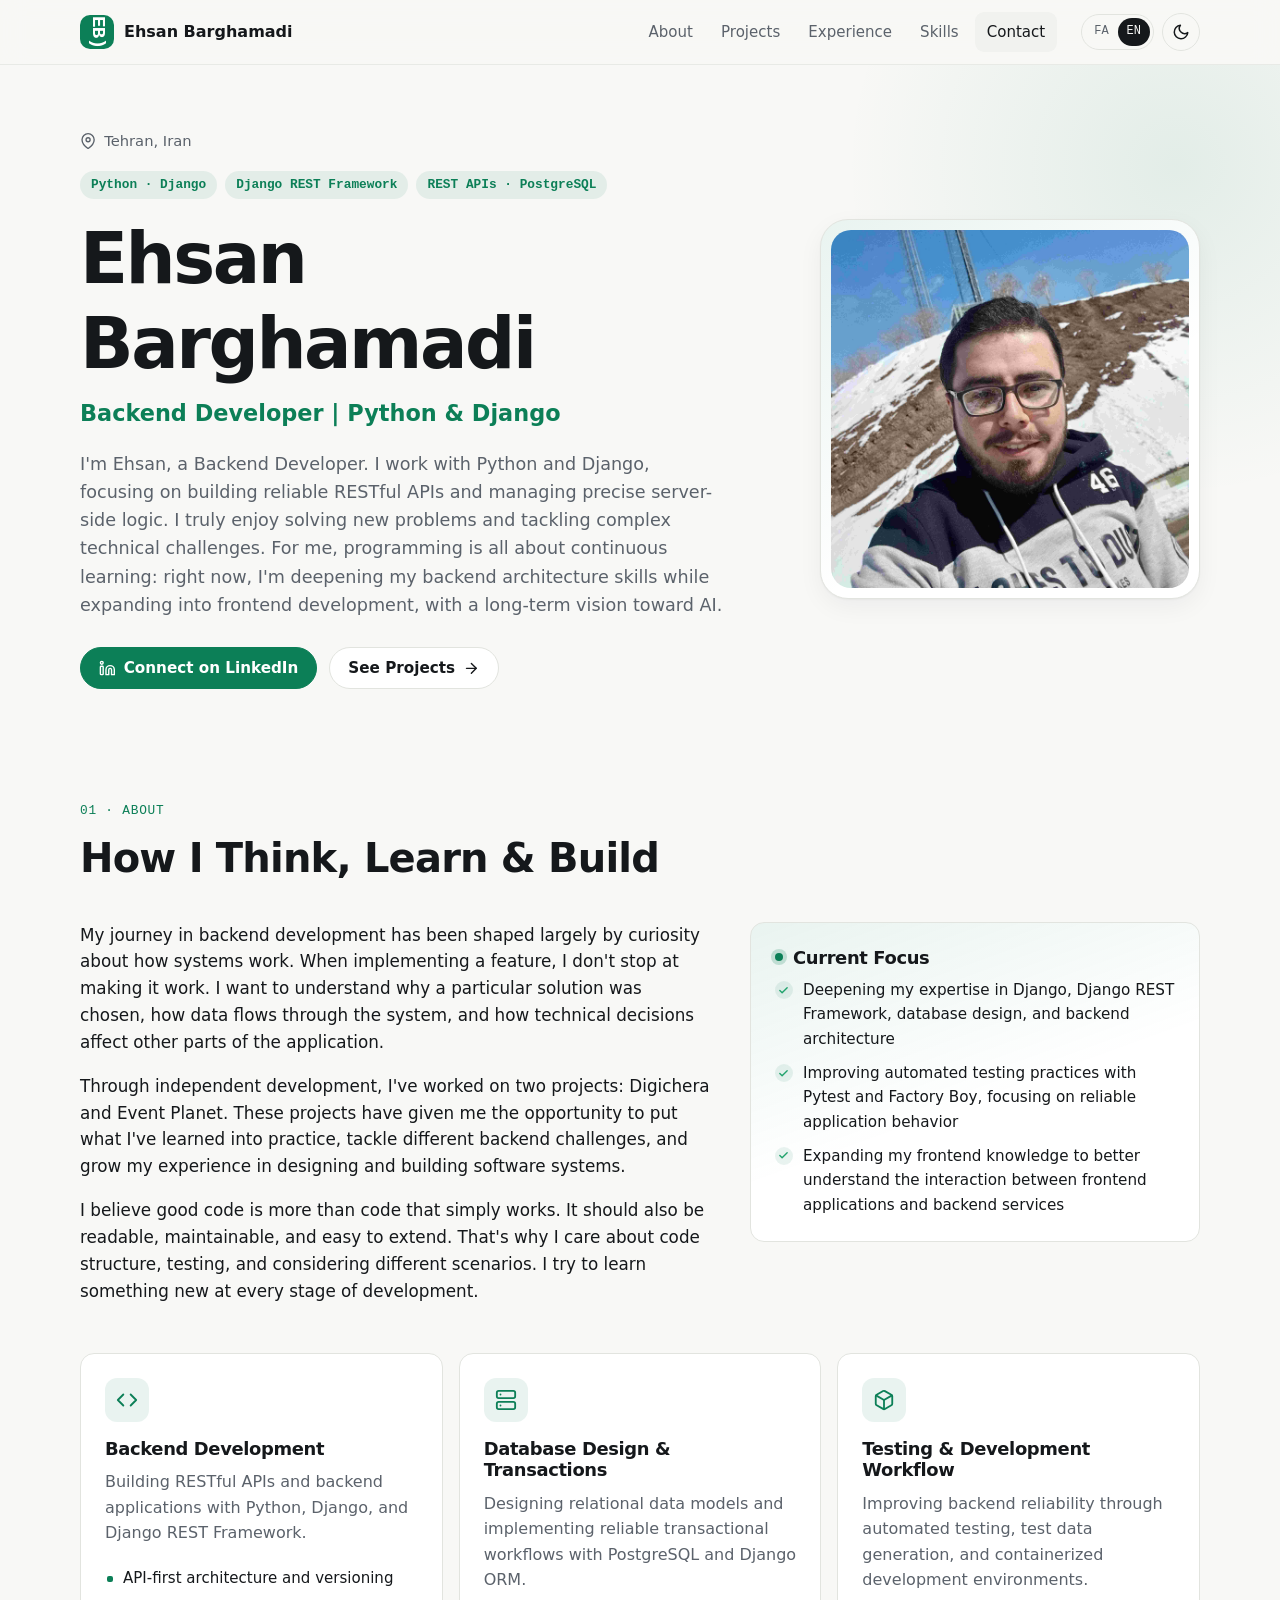
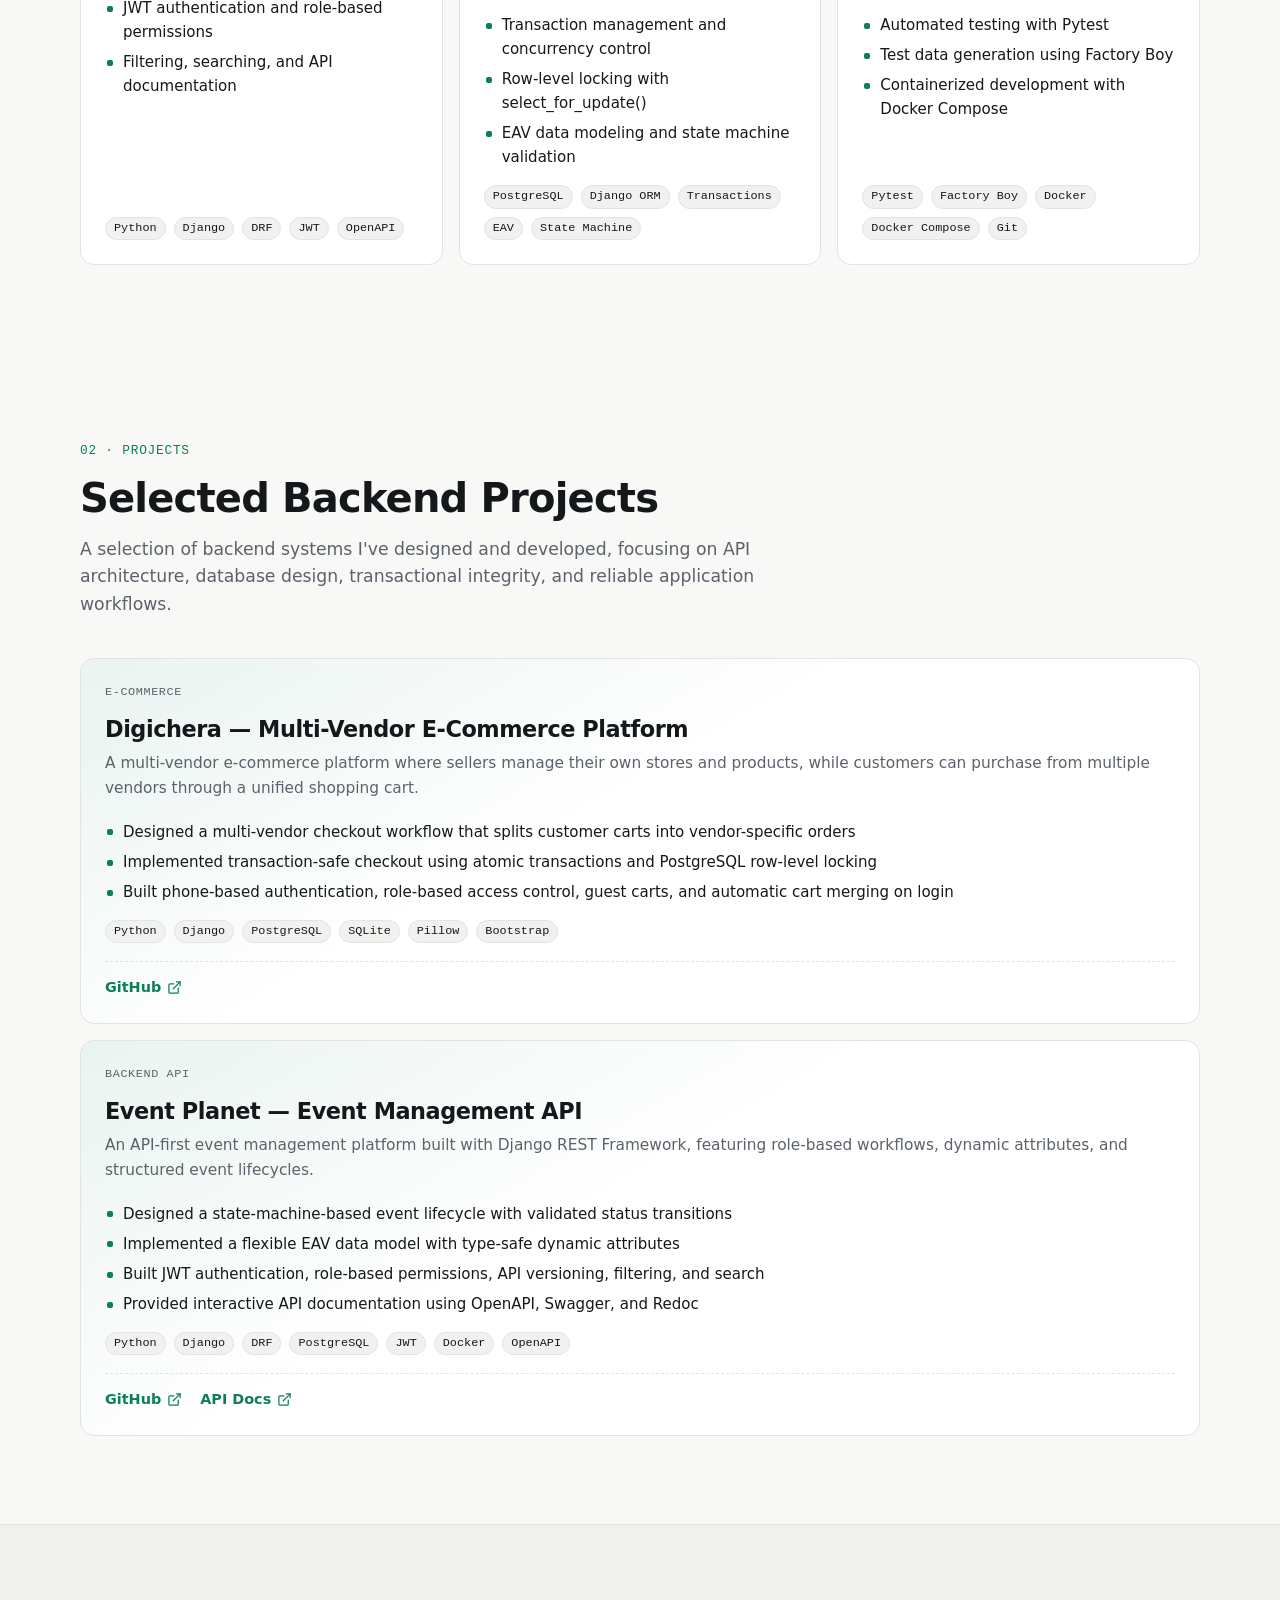
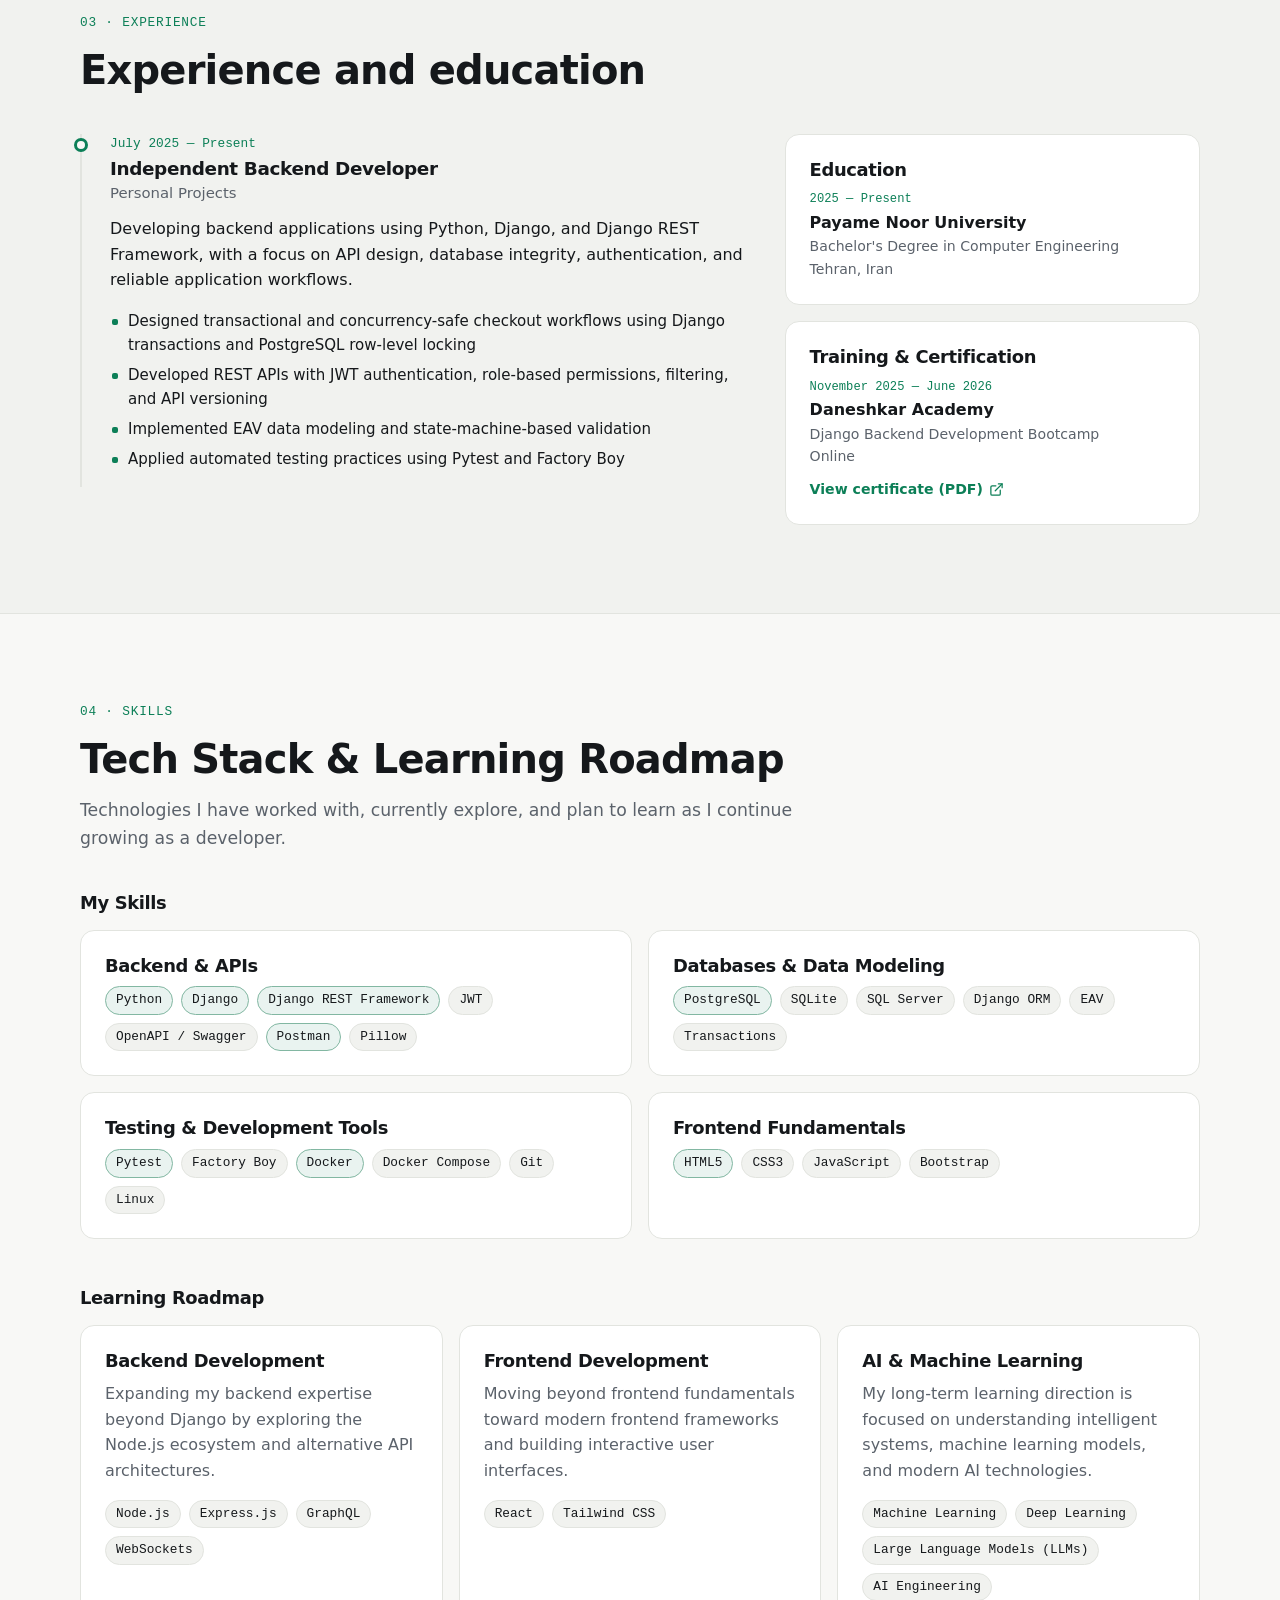
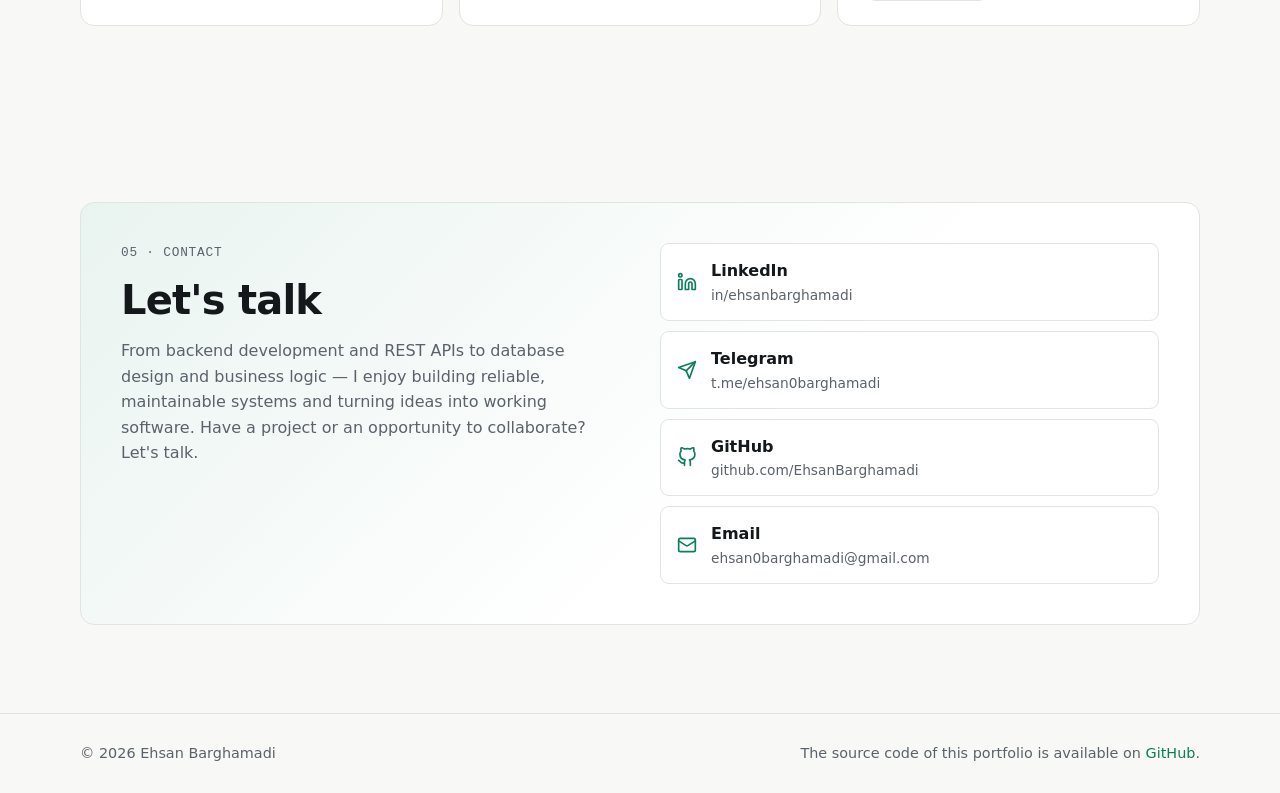
==== commit e470b714: "feat: add Persian version with local Vazirmatn font" ====
--- a/index.html
+++ b/index.html
@@ -9,6 +9,9 @@
     <meta name="description" content="Ehsan Barghamadi — Python/Django backend developer specializing in REST APIs, PostgreSQL, and transactional backend systems. View my projects and resume.">
     <meta name="author" content="Ehsan Barghamadi">
     <link rel="canonical" href="https://ehsanbarghamadi.github.io/">
+    <link rel="alternate" hreflang="en" href="https://ehsanbarghamadi.github.io/">
+    <link rel="alternate" hreflang="fa" href="https://ehsanbarghamadi.github.io/fa/">
+    <link rel="alternate" hreflang="x-default" href="https://ehsanbarghamadi.github.io/">
 
     <meta property="og:type" content="website">
     <meta property="og:url" content="https://ehsanbarghamadi.github.io/">
@@ -125,8 +128,7 @@
                 
                 
                 
-                    <a href="#" hreflang="fa" lang="fa"
-                       >FA</a>
+                    <a href="/fa/" hreflang="fa" lang="fa">FA</a>
                 
                     <a href="index.html" hreflang="en" lang="en"
                        aria-current="true">EN</a>
@@ -174,13 +176,7 @@
             </p>
 
             <p class="hero__summary">
-                I build backend applications and REST APIs with Python,
-                Django, and Django REST Framework. Through independent
-                projects, I've developed a multi-vendor e-commerce
-                platform and an event-management API, focusing on
-                transactional integrity, concurrency control,
-                authentication, role-based permissions, and flexible
-                data modeling.
+                 I'm Ehsan, a Backend Developer. I work with Python and Django, focusing on building reliable RESTful APIs and managing precise server-side logic. I truly enjoy solving new problems and tackling complex technical challenges. For me, programming is all about continuous learning: right now, I'm deepening my backend architecture skills while expanding into frontend development, with a long-term vision toward AI.
             </p>
 
             <div class="hero__actions">
@@ -222,7 +218,7 @@
 
         <header class="section__head">
             <p class="eyebrow">01 · About</p>
-            <h2>Building backend systems with Python &amp; Django</h2>
+            <h2>How I Think, Learn & Build</h2>
         </header>
 
         <div class="about">
@@ -230,34 +226,29 @@
             <div class="about__bio prose">
 
                 <p>
-                    I'm a Backend Developer specializing in Python,
-                    Django, and Django REST Framework. I enjoy designing
-                    backend systems, building reliable REST APIs, and
-                    solving engineering challenges related to database
-                    design, data integrity, authentication, and
-                    application architecture.
+                    My journey in backend development has been shaped largely
+                    by curiosity about how systems work. When implementing
+                    a feature, I don't stop at making it work. I want to
+                    understand why a particular solution was chosen, how
+                    data flows through the system, and how technical
+                    decisions affect other parts of the application.
                 </p>
 
                 <p>
-                    Through independent development, I've built two
-                    substantial backend projects: Digichera, a
-                    multi-vendor e-commerce platform featuring
-                    transaction-safe checkout and concurrency control,
-                    and Event Planet, an event-management API with
-                    role-based permissions, JWT authentication,
-                    state machine logic, and flexible EAV-based
-                    data modeling.
+                    Through independent development, I've worked on two
+                    projects: Digichera and Event Planet. These projects
+                    have given me the opportunity to put what I've learned
+                    into practice, tackle different backend challenges,
+                    and grow my experience in designing and building
+                    software systems.
                 </p>
 
                 <p>
-                    I believe good backend development goes beyond
-                    writing code that simply works. Understanding
-                    technical decisions, writing maintainable code,
-                    and testing different scenarios are essential
-                    to building reliable software. I'm continuously
-                    deepening my backend engineering skills while
-                    expanding my knowledge of frontend development
-                    and full-stack architecture.
+                    I believe good code is more than code that simply works.
+                    It should also be readable, maintainable, and easy to
+                    extend. That's why I care about code structure, testing,
+                    and considering different scenarios. I try to learn
+                    something new at every stage of development.
                 </p>
 
             </div>
@@ -296,6 +287,7 @@
 
         </div>
 
+        
     <div class="grid grid--3 focus">
 
         <article class="card area">
@@ -669,7 +661,7 @@
         </header>
 
         <!-- Hands-on Experience -->
-        <h3 class="card__title subhead">Hands-on Experience</h3>
+        <h3 class="card__title subhead">My Skills</h3>
 
         <div class="grid grid--2">
 
@@ -681,7 +673,7 @@
                     <li class="is-key">Django REST Framework</li>
                     <li>JWT</li>
                     <li>OpenAPI / Swagger</li>
-                    <li>Postman</li>
+                    <li class="is-key">Postman</li>
                     <li>Pillow</li>
                 </ul>
             </div>
@@ -711,12 +703,8 @@
             </div>
             <div class="card">
                 <h3 class="card__title">Frontend Fundamentals</h3>
-                <p>
-                    Foundational knowledge of frontend technologies
-                    and building responsive web interfaces.
-                </p>
                 <ul class="tags">
-                    <li>HTML5</li>
+                    <li class="is-key">HTML5</li>
                     <li>CSS3</li>
                     <li>JavaScript</li>
                     <li>Bootstrap</li>
--- a/static/css/style.css
+++ b/static/css/style.css
@@ -1,3 +1,27 @@
+@font-face {
+    font-family: "Vazirmatn";
+    src: url("../fonts/vazirmatn/Vazirmatn-Regular.woff2") format("woff2");
+    font-weight: 400;
+    font-style: normal;
+    font-display: swap;
+}
+
+@font-face {
+    font-family: "Vazirmatn";
+    src: url("../fonts/vazirmatn/Vazirmatn-Medium.woff2") format("woff2");
+    font-weight: 500;
+    font-style: normal;
+    font-display: swap;
+}
+
+@font-face {
+    font-family: "Vazirmatn";
+    src: url("../fonts/vazirmatn/Vazirmatn-Bold.woff2") format("woff2");
+    font-weight: 700;
+    font-style: normal;
+    font-display: swap;
+}
+
 :root {
     --bg: #f8f8f6;
     --surface: #ffffff;
@@ -640,13 +664,13 @@
 
 .bullets li {
     position: relative;
-    padding-left: 18px;
+    padding-inline-start: 18px;
 }
 
 .bullets li::before {
     content: "";
     position: absolute;
-    left: 2px;
+    inset-inline-start: 2px;
     top: 0.65em;
     width: 6px;
     height: 6px;
@@ -662,13 +686,13 @@
 
 .checklist li {
     position: relative;
-    padding-left: 28px;
+    padding-inline-start: 28px;
 }
 
 .checklist li::before {
     content: "";
     position: absolute;
-    left: 0;
+    inset-inline-start: 0;
     top: 0.2em;
     width: 18px;
     height: 18px;
@@ -913,8 +937,8 @@
 .timeline {
     list-style: none;
     position: relative;
-    border-left: 2px solid var(--border);
-    padding-left: 28px;
+    border-inline-start: 2px solid var(--border);
+    padding-inline-start: 28px;
     display: grid;
     gap: 36px;
 }
@@ -926,7 +950,7 @@
 .timeline__item::before {
     content: "";
     position: absolute;
-    left: -36px;
+    inset-inline-start: -36px;
     top: 4px;
     width: 14px;
     height: 14px;
@@ -1322,4 +1346,41 @@
     * {
         transition: none !important;
     }
+}
+
+/* ======================================================================
+   Persian (dir="rtl")
+   The page LAYOUT stays exactly like the English version: header, column
+   order, photo position, card order. Only the TEXT reads right-to-left.
+   ====================================================================== */
+
+html[dir="rtl"] {
+    --font-sans: "Vazirmatn", "Inter", ui-sans-serif, system-ui, "Segoe UI", Tahoma, Arial, sans-serif;
+}
+
+/* 1. Layout containers keep the English (left-to-right) arrangement. */
+[dir="rtl"] :is(.site-header, .hero__grid, .hero__actions, .about, .grid,
+                .resume, .contact, .site-footer__inner) {
+    direction: ltr;
+}
+
+/* 2. Text blocks inside them read right-to-left. */
+[dir="rtl"] :is(.hero__text, .about > *, .grid > *, .resume > *,
+                .contact__text, .site-footer__note, .button) {
+    direction: rtl;
+}
+
+/* 3. Latin-only pieces stay left-to-right so they don't get reordered. */
+[dir="rtl"] :is(.tags li, .contact__list, .project__links a:first-child) {
+    direction: ltr;
+}
+[dir="rtl"] .contact__item small {
+    text-align: right;
+}
+
+/* 4. Persian letters must stay joined: no letter-spacing, no uppercase. */
+[dir="rtl"] :is(h2, h3, p, li, small, strong, a, span, .eyebrow,
+                .project__category):not(.site-header *) {
+    letter-spacing: normal;
+    text-transform: none;
 }
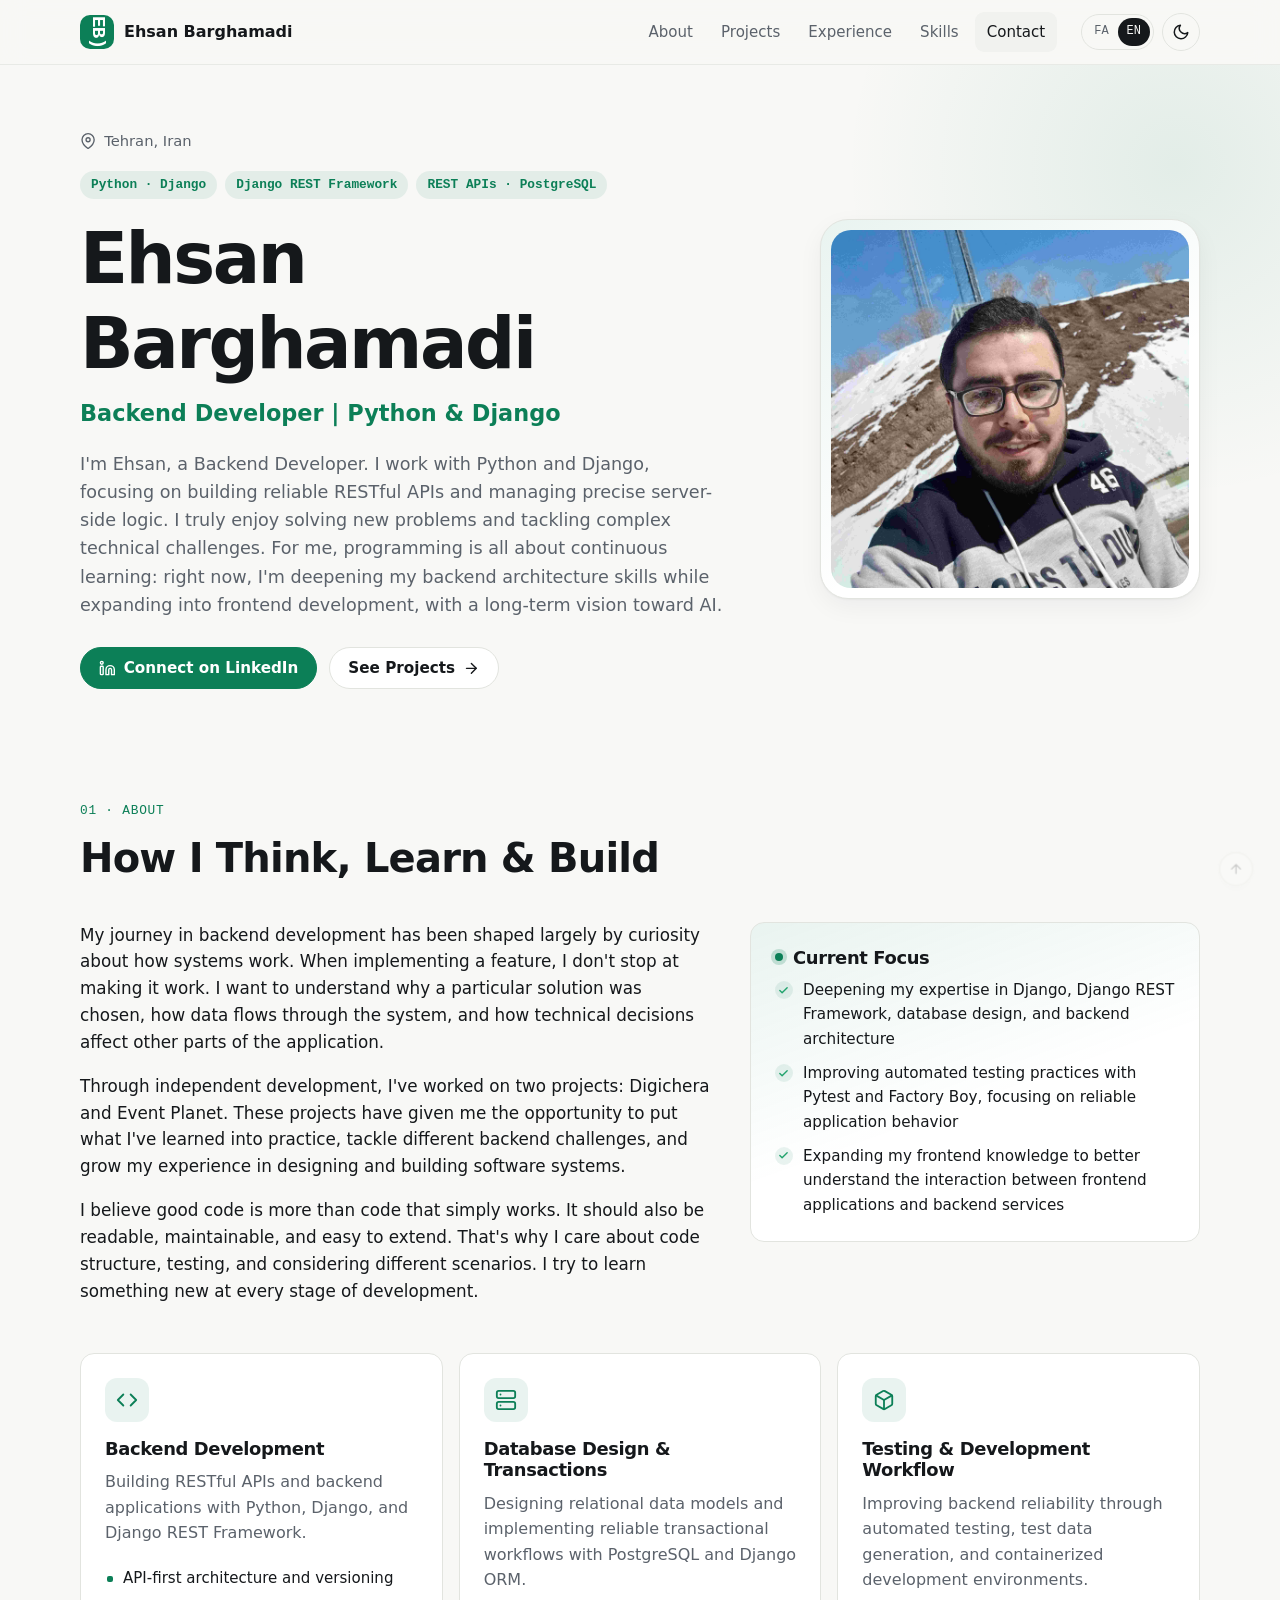
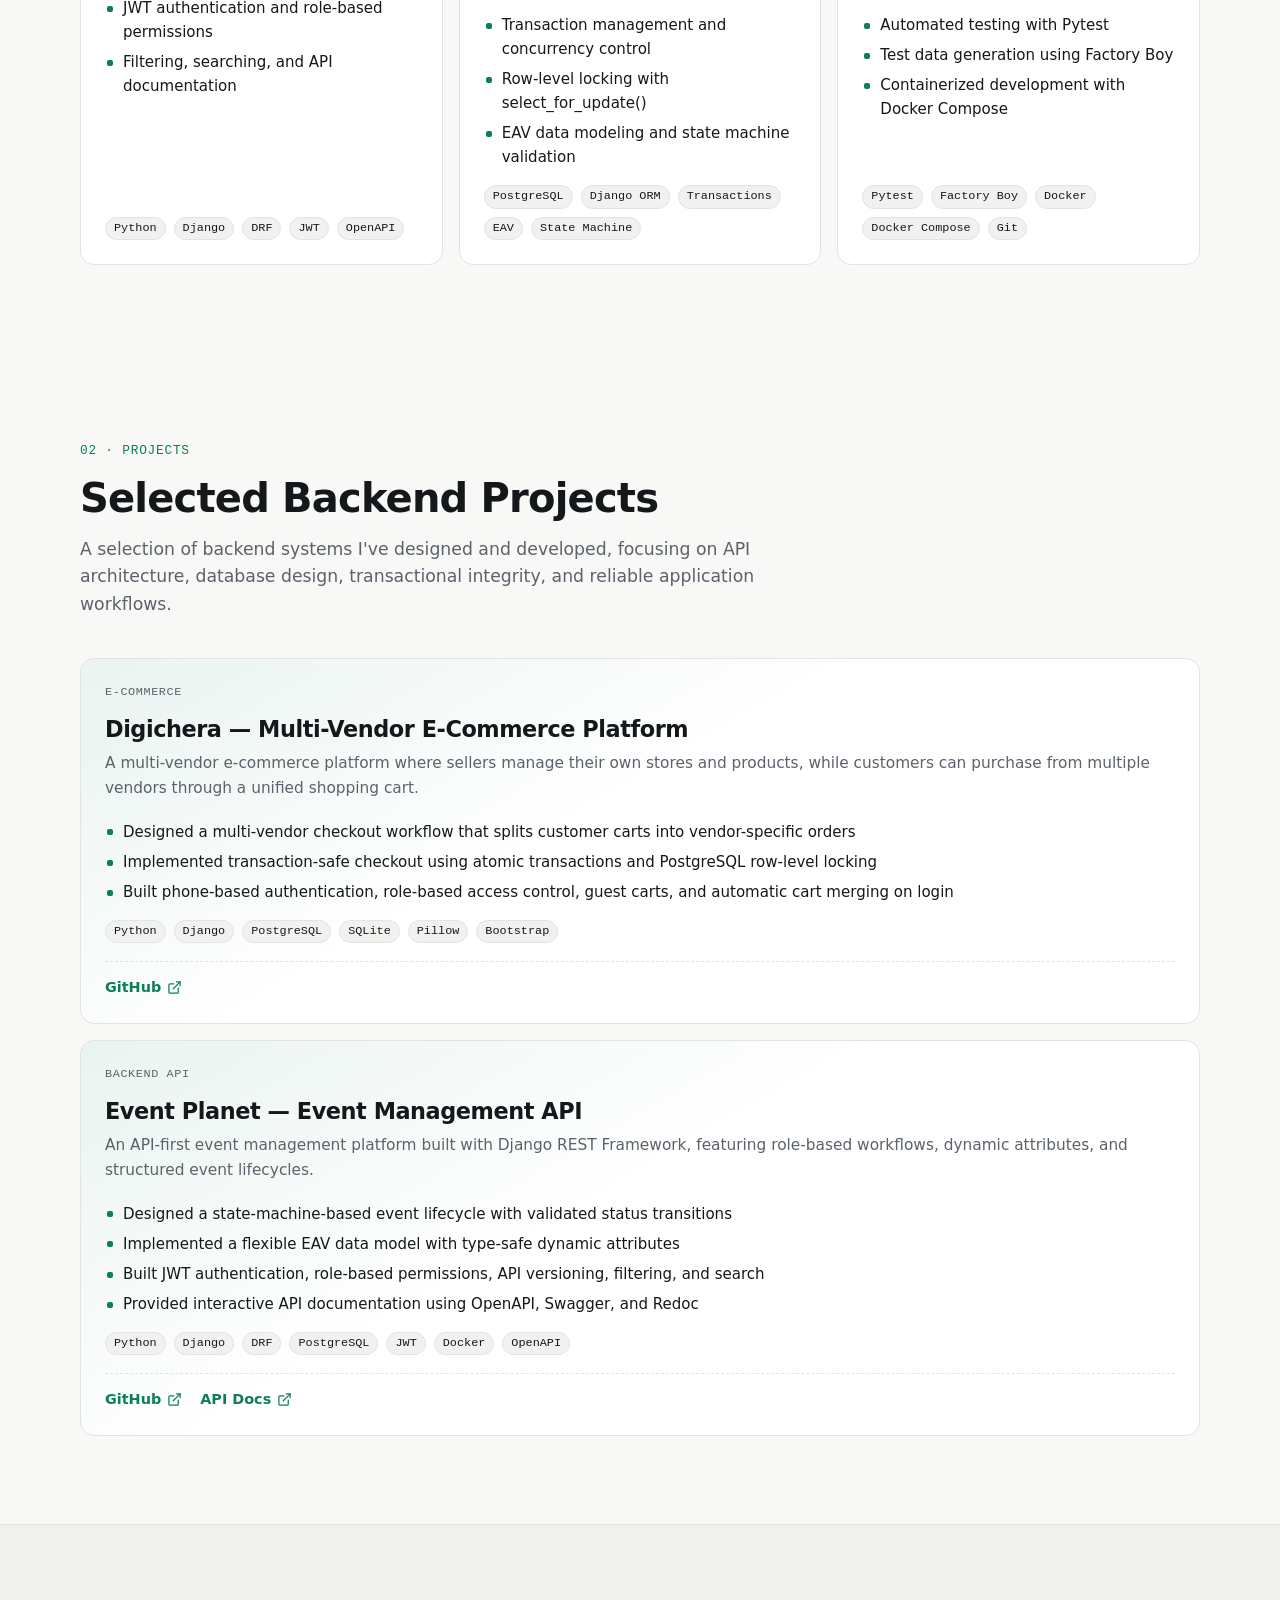
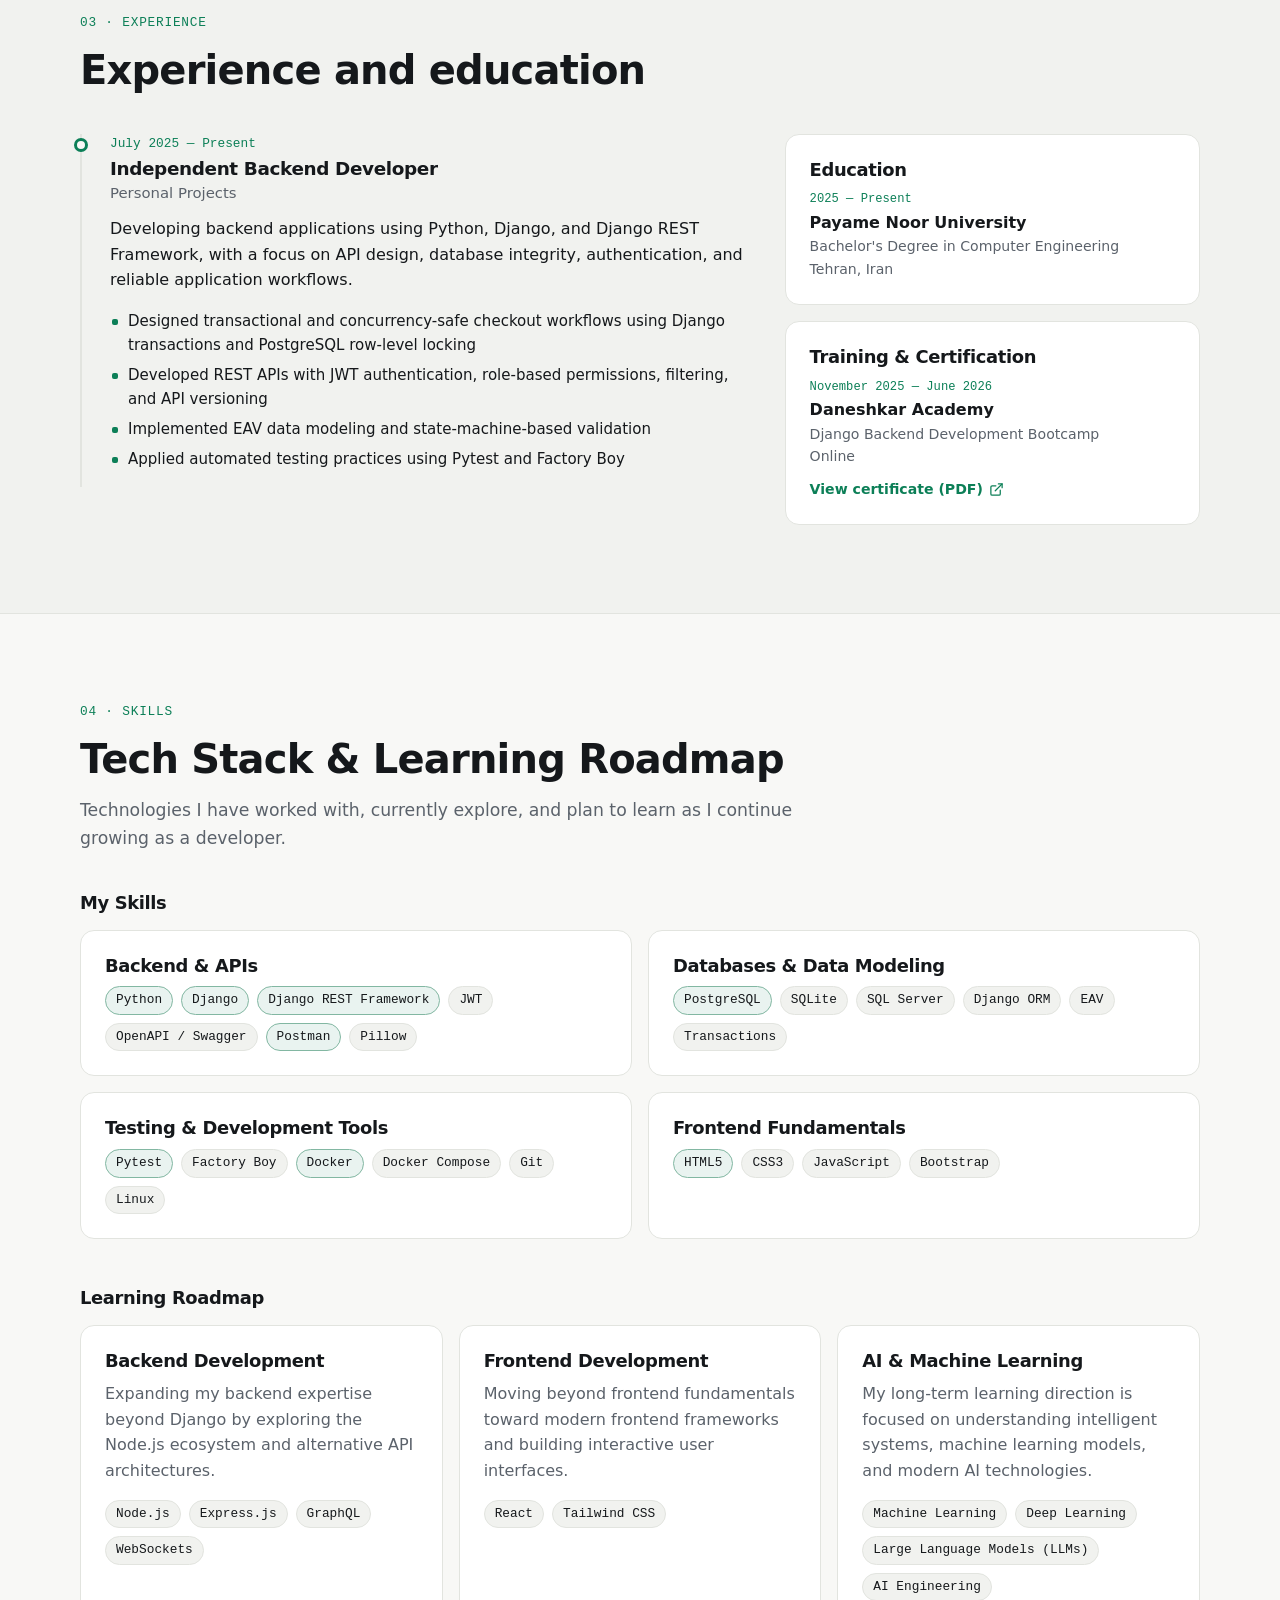
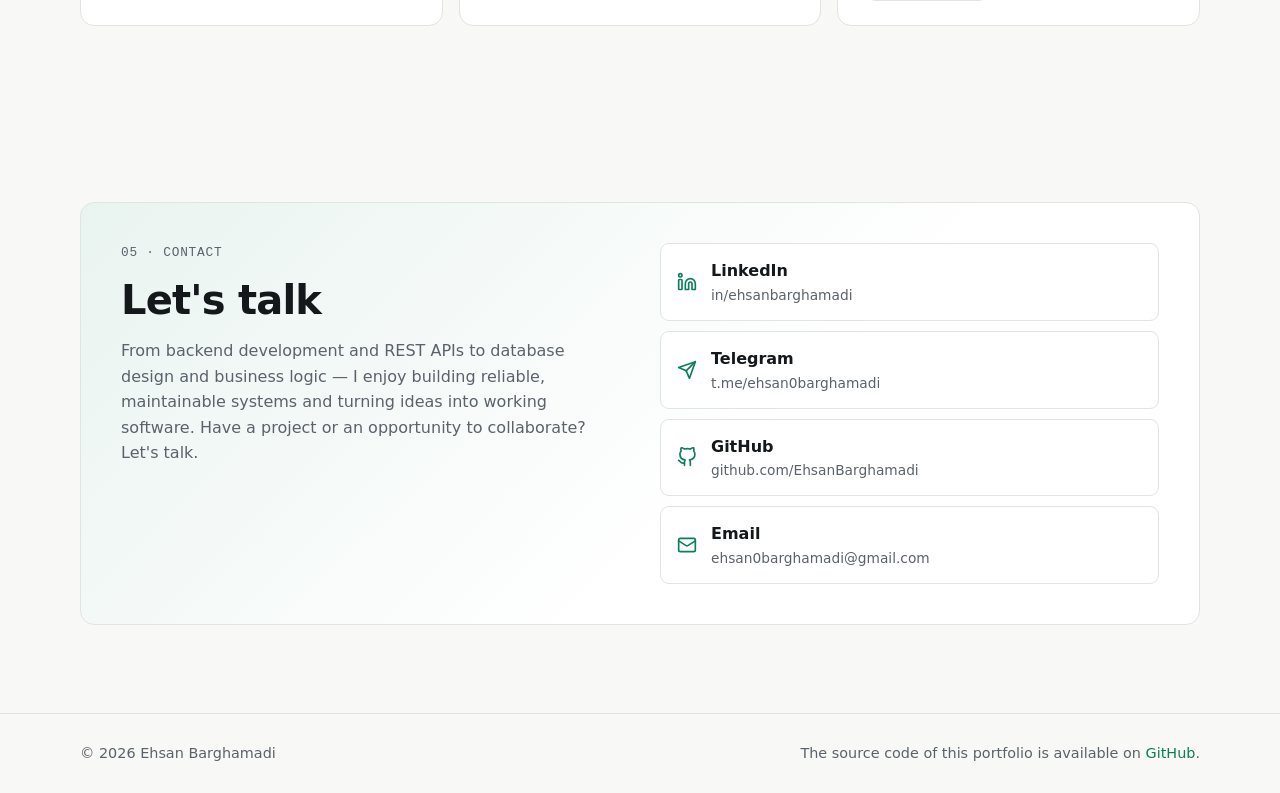
==== commit 03912a1f: "feat: add back-to-top button with scroll progress ring" ====
--- a/index.html
+++ b/index.html
@@ -837,6 +837,14 @@
 </footer>
 
 
+<button class="to-top" type="button" data-to-top aria-label="Back to top" title="Back to top">
+    <svg class="to-top__ring" viewBox="0 0 48 48" aria-hidden="true" focusable="false">
+        <circle class="to-top__track" cx="24" cy="24" r="22"></circle>
+        <circle class="to-top__progress" cx="24" cy="24" r="22"></circle>
+    </svg>
+    <svg class="icon to-top__arrow" viewBox="0 0 24 24" aria-hidden="true" focusable="false"><path d="M12 19V5M5 12l7-7 7 7"/></svg>
+</button>
+
 <script src="static/js/script.js" defer></script>
 
 </body>
--- a/static/css/style.css
+++ b/static/css/style.css
@@ -103,6 +103,7 @@
 }
 
 html {
+    overflow-x: clip;
     scroll-behavior: smooth;
     scroll-padding-top: calc(var(--header-h) + 12px);
     -webkit-text-size-adjust: 100%;
@@ -183,8 +184,9 @@
 
 .skip-link {
     position: absolute;
-    left: -9999px;
+    left: 12px;
     top: 8px;
+    transform: translateY(-250%);
     z-index: 100;
     background: var(--accent);
     color: var(--on-accent);
@@ -193,7 +195,7 @@
 }
 
 .skip-link:focus {
-    left: 12px;
+    transform: none;
 }
 
 .eyebrow {
@@ -1338,6 +1340,83 @@
     }
 }
 
+/* ------------------------------------------------------------ Back to top */
+
+.to-top {
+    position: fixed;
+    right: max(20px, env(safe-area-inset-right));
+    bottom: max(20px, env(safe-area-inset-bottom));
+    z-index: 40;
+    display: grid;
+    place-items: center;
+    width: 48px;
+    height: 48px;
+    padding: 0;
+    border: 0;
+    border-radius: 50%;
+    background: var(--surface);
+    color: var(--text);
+    box-shadow: var(--shadow);
+    cursor: pointer;
+    /* Opacity and transform are driven by script.js from the scroll position. */
+    opacity: 0;
+    visibility: hidden;
+    transform: translateY(16px) scale(0.7);
+    transition: background 0.15s ease, color 0.15s ease;
+}
+
+.to-top.is-visible {
+    visibility: visible;
+}
+
+.to-top:hover {
+    background: var(--accent-soft);
+    color: var(--accent);
+}
+
+.to-top:focus-visible {
+    outline-offset: 4px;
+    border-radius: 50%;
+}
+
+.to-top__ring {
+    position: absolute;
+    inset: 0;
+    width: 100%;
+    height: 100%;
+    transform: rotate(-90deg);
+    fill: none;
+    stroke-width: 2.5;
+}
+
+.to-top__track {
+    stroke: var(--border);
+}
+
+.to-top__progress {
+    stroke: var(--accent);
+    stroke-linecap: round;
+    stroke-dasharray: 138.23;
+    stroke-dashoffset: 138.23;
+}
+
+.to-top__arrow {
+    width: 20px;
+    height: 20px;
+    transition: transform 0.2s ease;
+}
+
+.to-top:hover .to-top__arrow {
+    transform: translateY(-2px);
+}
+
+@media (max-width: 720px) {
+    .to-top {
+        right: max(14px, env(safe-area-inset-right));
+        bottom: max(14px, env(safe-area-inset-bottom));
+    }
+}
+
 @media (prefers-reduced-motion: reduce) {
     html {
         scroll-behavior: auto;
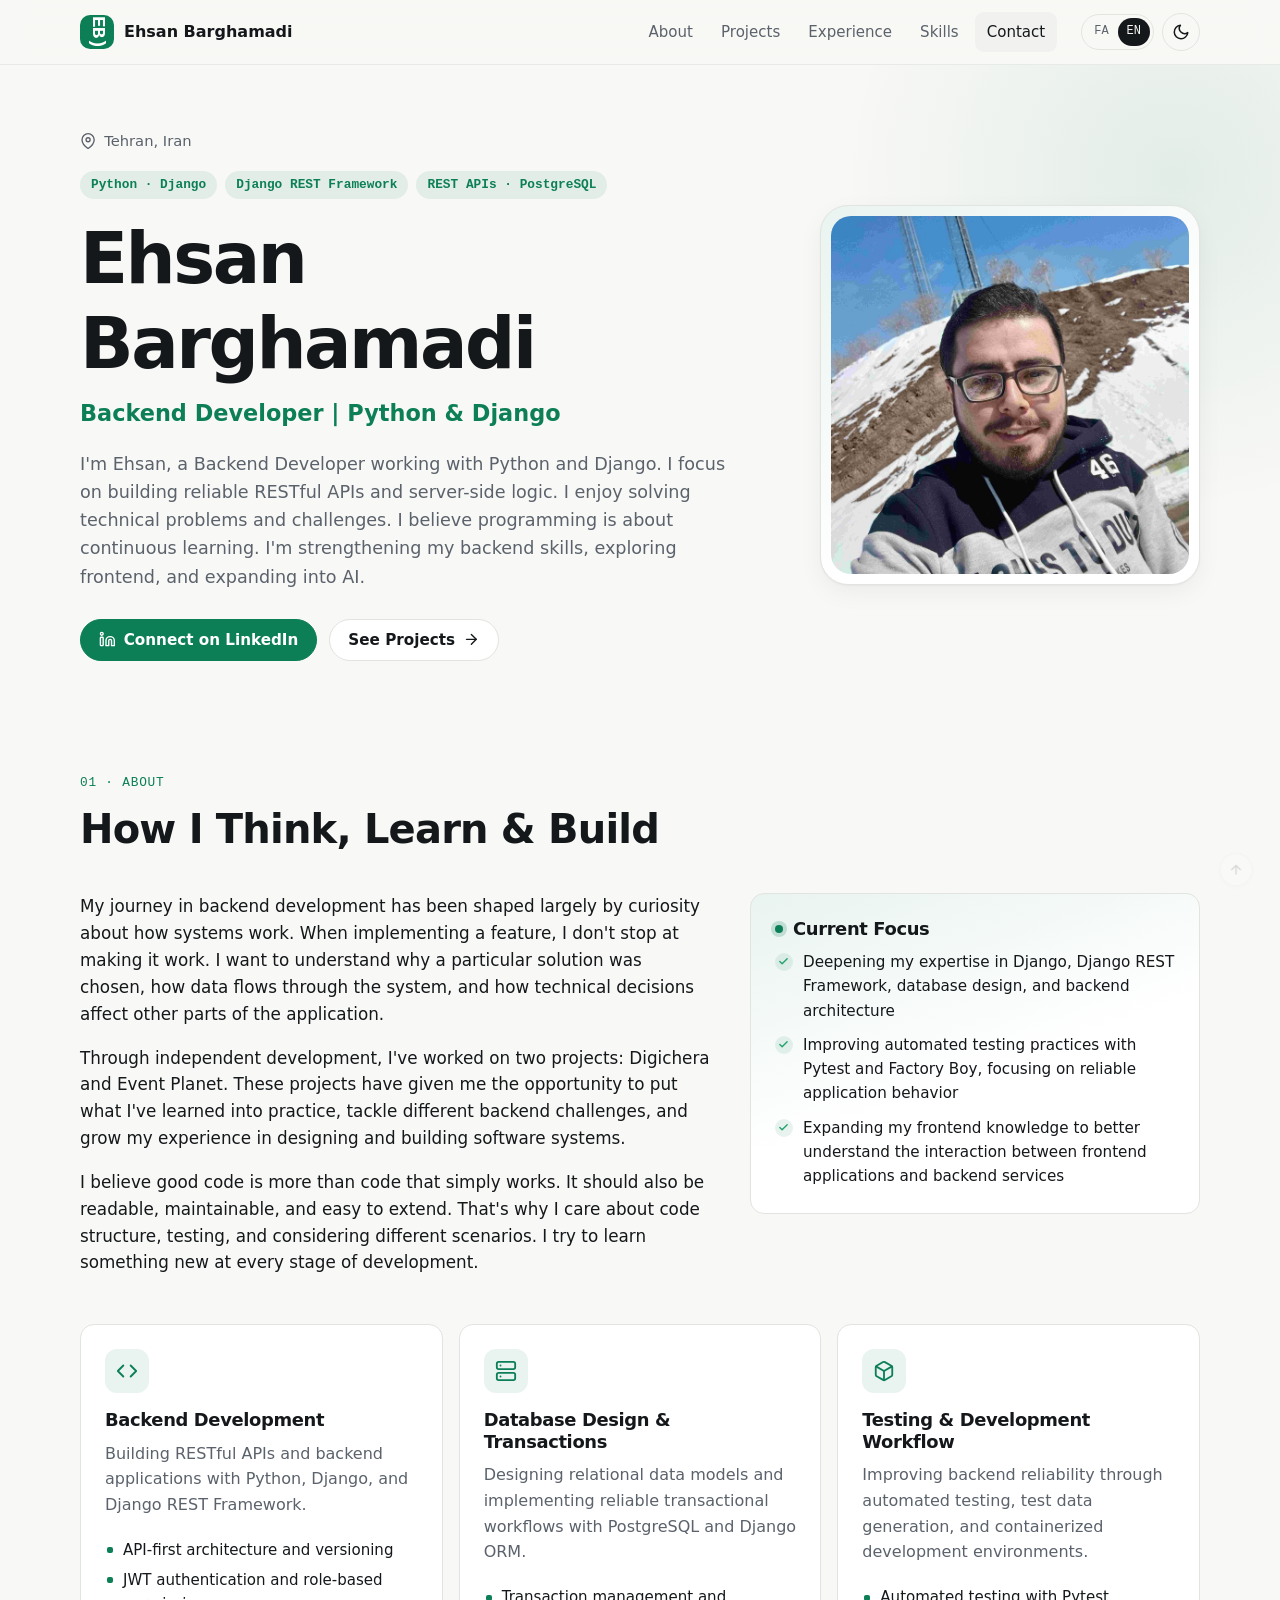
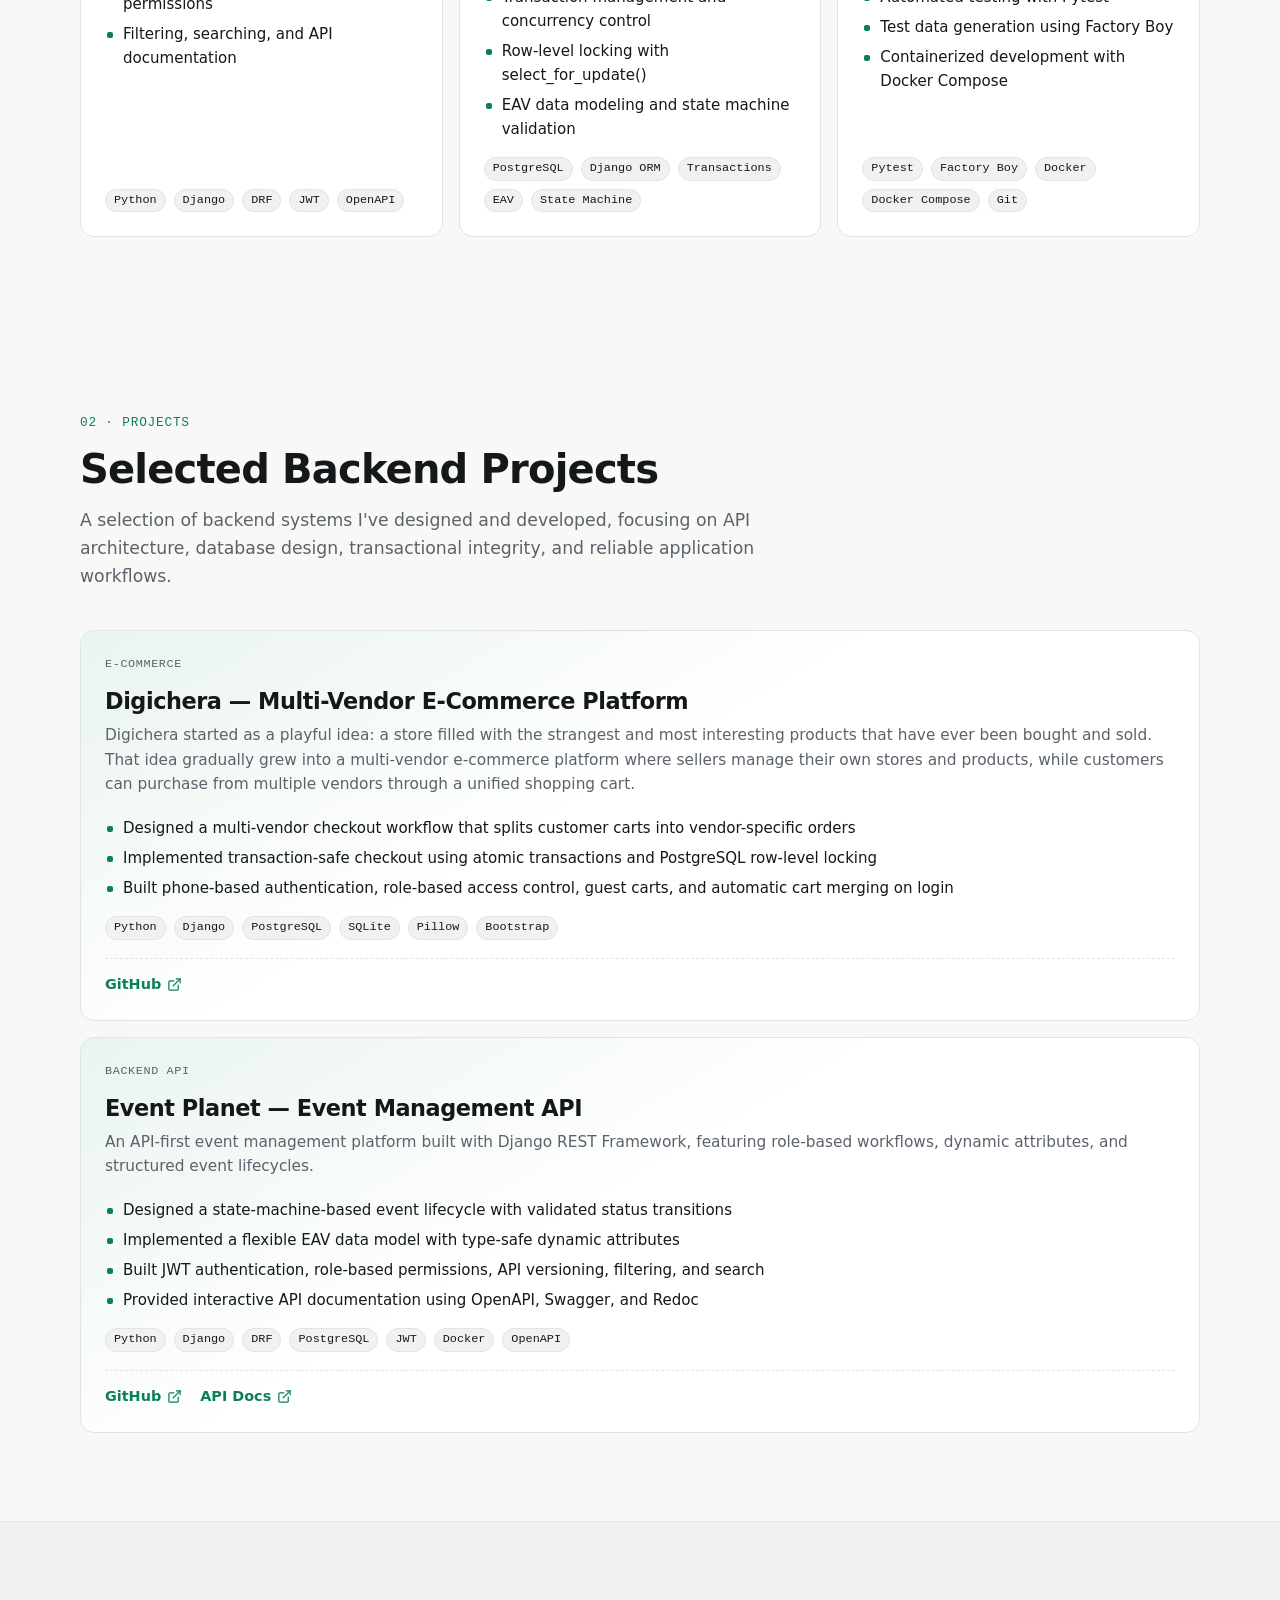
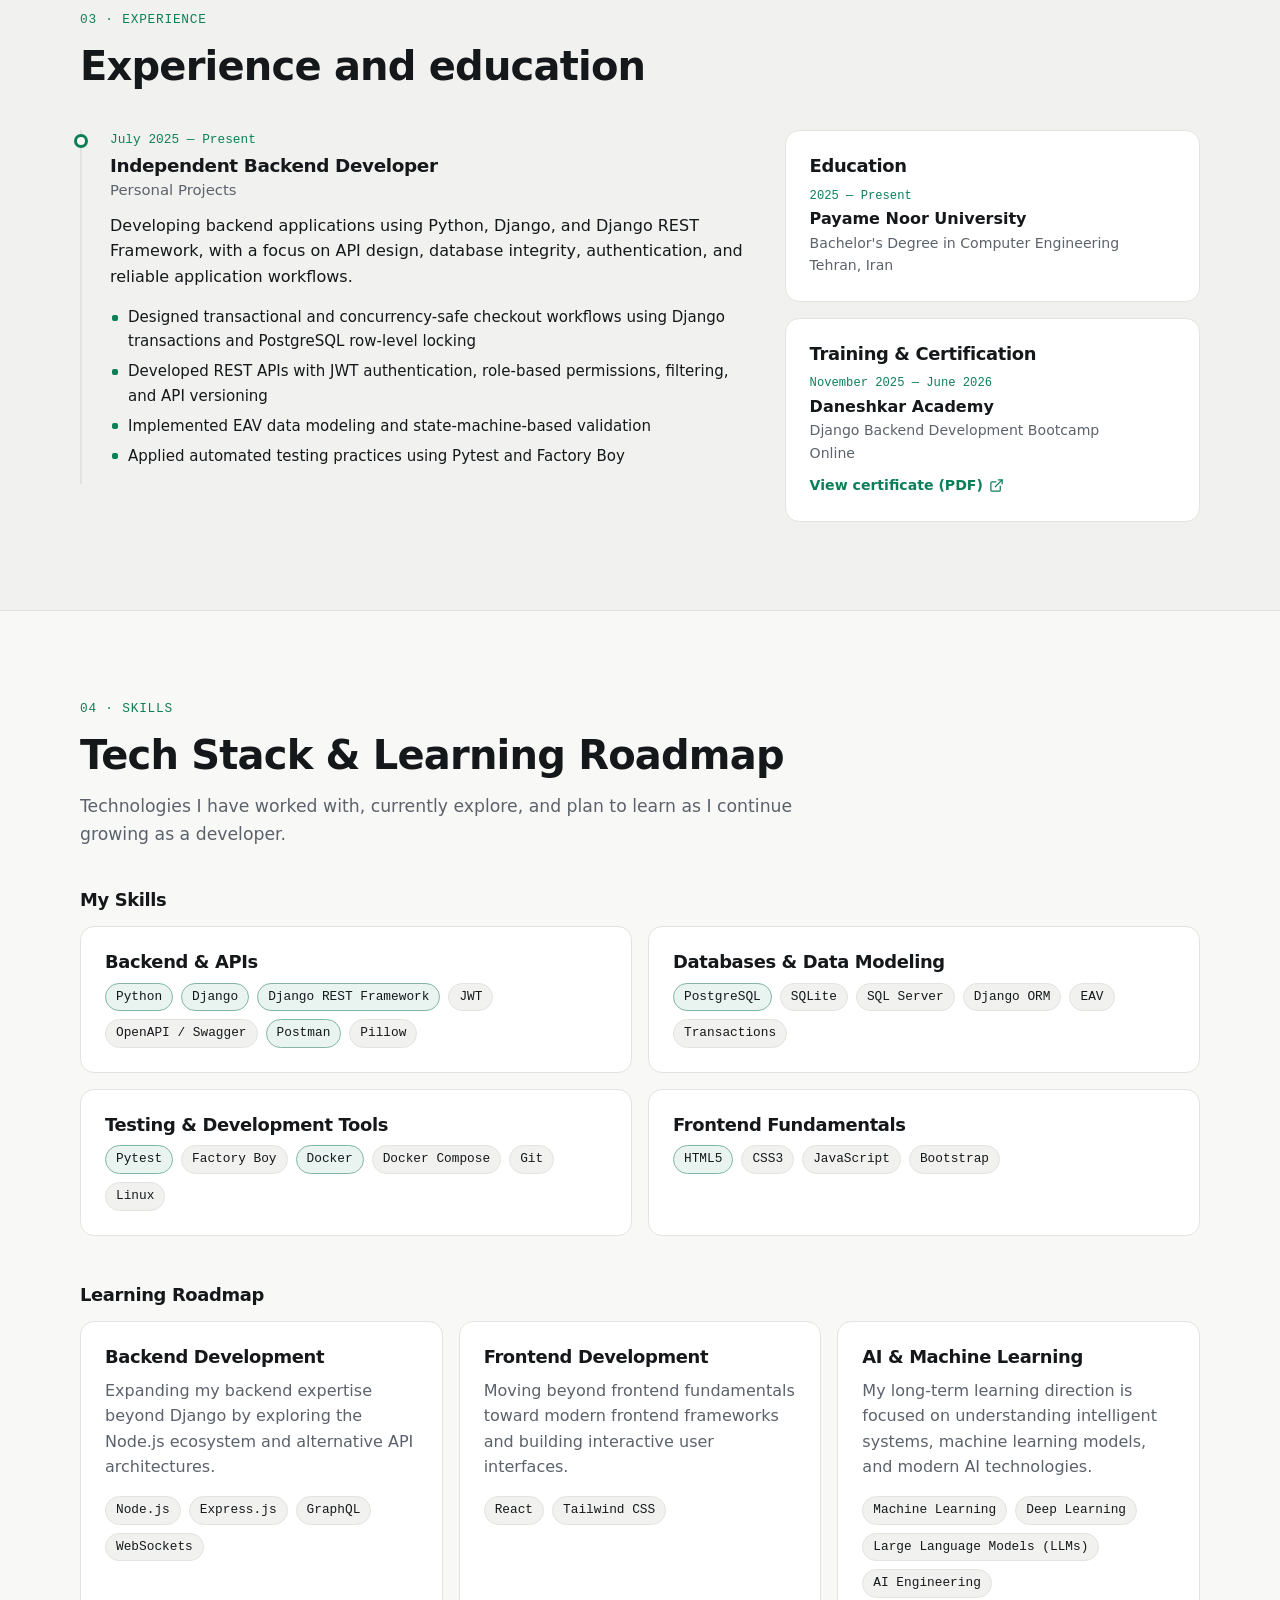
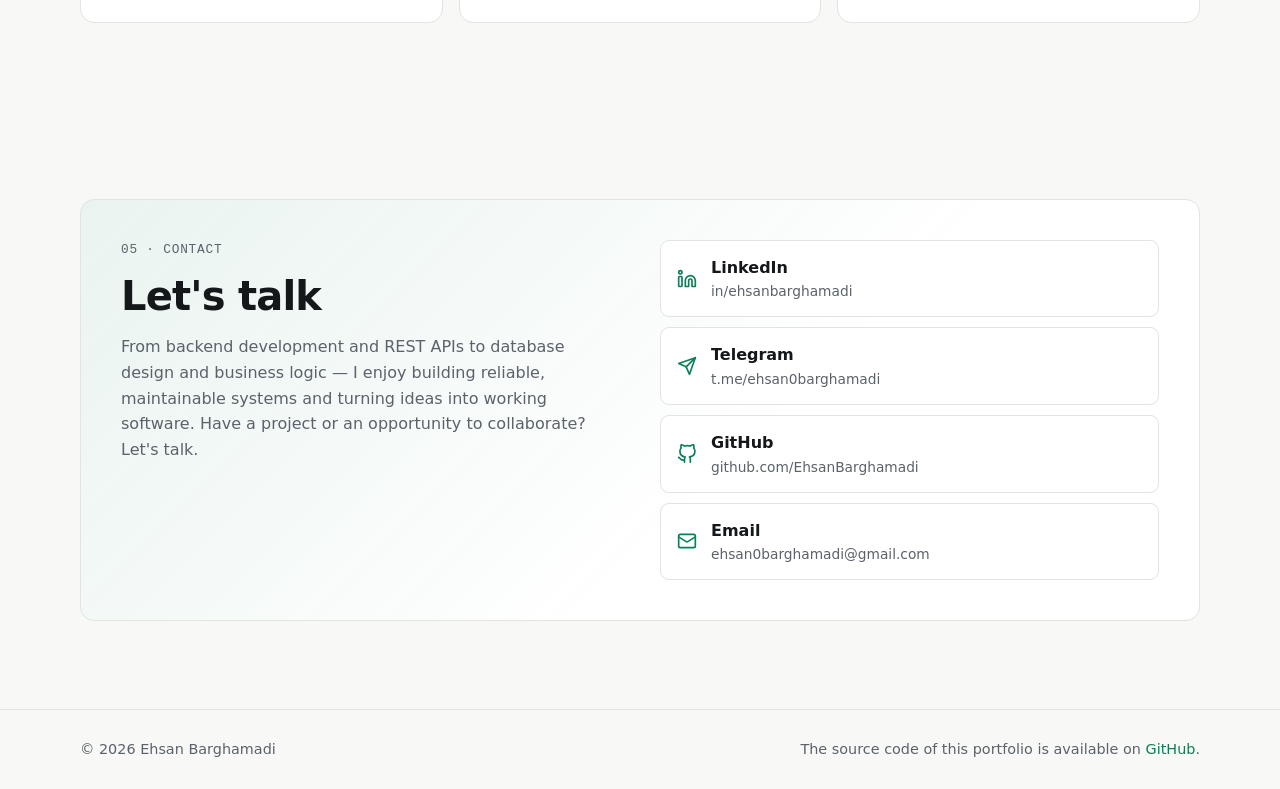
==== commit e0d73f8b: "content: rewrite hero summary and add Digichera origin story (EN/FA)" ====
--- a/index.html
+++ b/index.html
@@ -176,7 +176,7 @@
             </p>
 
             <p class="hero__summary">
-                 I'm Ehsan, a Backend Developer. I work with Python and Django, focusing on building reliable RESTful APIs and managing precise server-side logic. I truly enjoy solving new problems and tackling complex technical challenges. For me, programming is all about continuous learning: right now, I'm deepening my backend architecture skills while expanding into frontend development, with a long-term vision toward AI.
+                I'm Ehsan, a Backend Developer working with Python and Django. I focus on building reliable RESTful APIs and server-side logic. I enjoy solving technical problems and challenges. I believe programming is about continuous learning. I'm strengthening my backend skills, exploring frontend, and expanding into AI.
             </p>
 
             <div class="hero__actions">
@@ -401,10 +401,7 @@
                 </h3>
 
                 <p class="project__summary">
-                    A multi-vendor e-commerce platform where sellers
-                    manage their own stores and products, while
-                    customers can purchase from multiple vendors
-                    through a unified shopping cart.
+                    Digichera started as a playful idea: a store filled with the strangest and most interesting products that have ever been bought and sold. That idea gradually grew into a multi-vendor e-commerce platform where sellers manage their own stores and products, while customers can purchase from multiple vendors through a unified shopping cart.
                 </p>
 
                 <ul class="bullets">
--- a/static/css/style.css
+++ b/static/css/style.css
@@ -118,7 +118,10 @@
     line-height: 1.6;
     -webkit-font-smoothing: antialiased;
     text-rendering: optimizeLegibility;
+    /* "clip" (not "hidden") so body does not become a scroll container,
+       which would stop the sticky header from following the page. */
     overflow-x: hidden;
+    overflow-x: clip;
 }
 
 img {
@@ -1369,9 +1372,24 @@
     visibility: visible;
 }
 
+/* On hover the circle keeps its fill; only the arrow colour changes, and the
+   whole circle swings like a bell (see .is-ringing and script.js). */
 .to-top:hover {
-    background: var(--accent-soft);
     color: var(--accent);
+}
+
+.to-top.is-ringing {
+    transform-origin: 50% 0;
+    animation: to-top-ring 0.8s ease-in-out;
+}
+
+@keyframes to-top-ring {
+    0%   { rotate: 0deg; }
+    15%  { rotate: 14deg; }
+    35%  { rotate: -11deg; }
+    55%  { rotate: 7deg; }
+    75%  { rotate: -3deg; }
+    100% { rotate: 0deg; }
 }
 
 .to-top:focus-visible {
@@ -1417,6 +1435,36 @@
     }
 }
 
+/* ------------------------------------------------------- Theme switching */
+
+/* One number controls the whole theme change (view transition and fallback). */
+:root {
+    --theme-fade-duration: 1s;
+}
+
+/* Browsers with View Transitions cross-fade the whole page (gradients included).
+   This is a pure opacity fade with no movement, so it also runs when the OS asks
+   for reduced motion. */
+::view-transition-old(root),
+::view-transition-new(root) {
+    animation-duration: var(--theme-fade-duration);
+    animation-timing-function: cubic-bezier(0.45, 0, 0.55, 1);
+}
+
+/* Keep the page clickable and scrollable during the slow fade. */
+::view-transition {
+    pointer-events: none;
+}
+
+/* Fallback: script.js adds .theme-fade while the theme changes. */
+:root.theme-fade *,
+:root.theme-fade *::before,
+:root.theme-fade *::after {
+    transition: background-color var(--theme-fade-duration) ease, color var(--theme-fade-duration) ease,
+        border-color var(--theme-fade-duration) ease, box-shadow var(--theme-fade-duration) ease,
+        fill var(--theme-fade-duration) ease, stroke var(--theme-fade-duration) ease !important;
+}
+
 @media (prefers-reduced-motion: reduce) {
     html {
         scroll-behavior: auto;
@@ -1462,4 +1510,13 @@
                 .project__category):not(.site-header *) {
     letter-spacing: normal;
     text-transform: none;
+}
+
+/* 5. External-link arrows are mirrored in Persian; in GitHub links (which stay
+      left-to-right) the arrow is moved in front of the label. */
+[dir="rtl"] :is(.project__links, .entry__link) .icon {
+    transform: scaleX(-1);
+}
+[dir="rtl"] .project__links a:first-child .icon {
+    order: -1;
 }
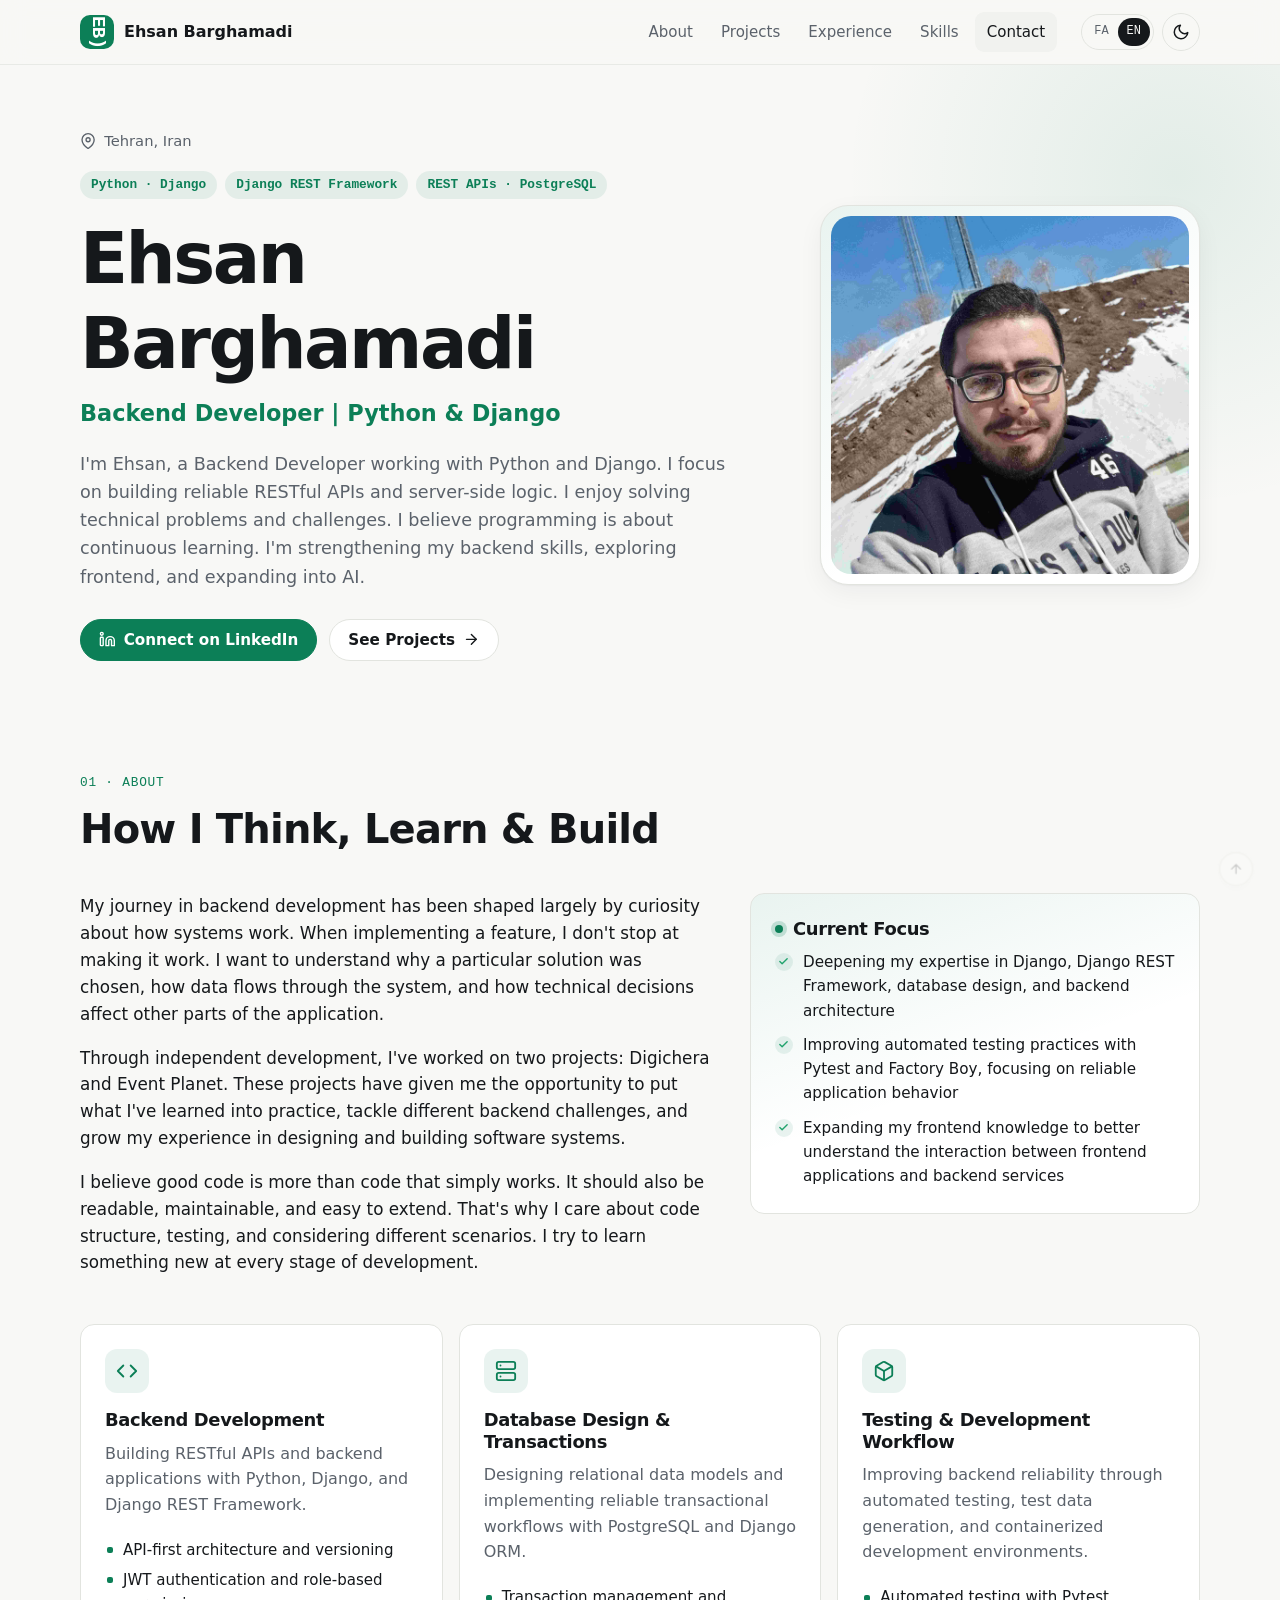
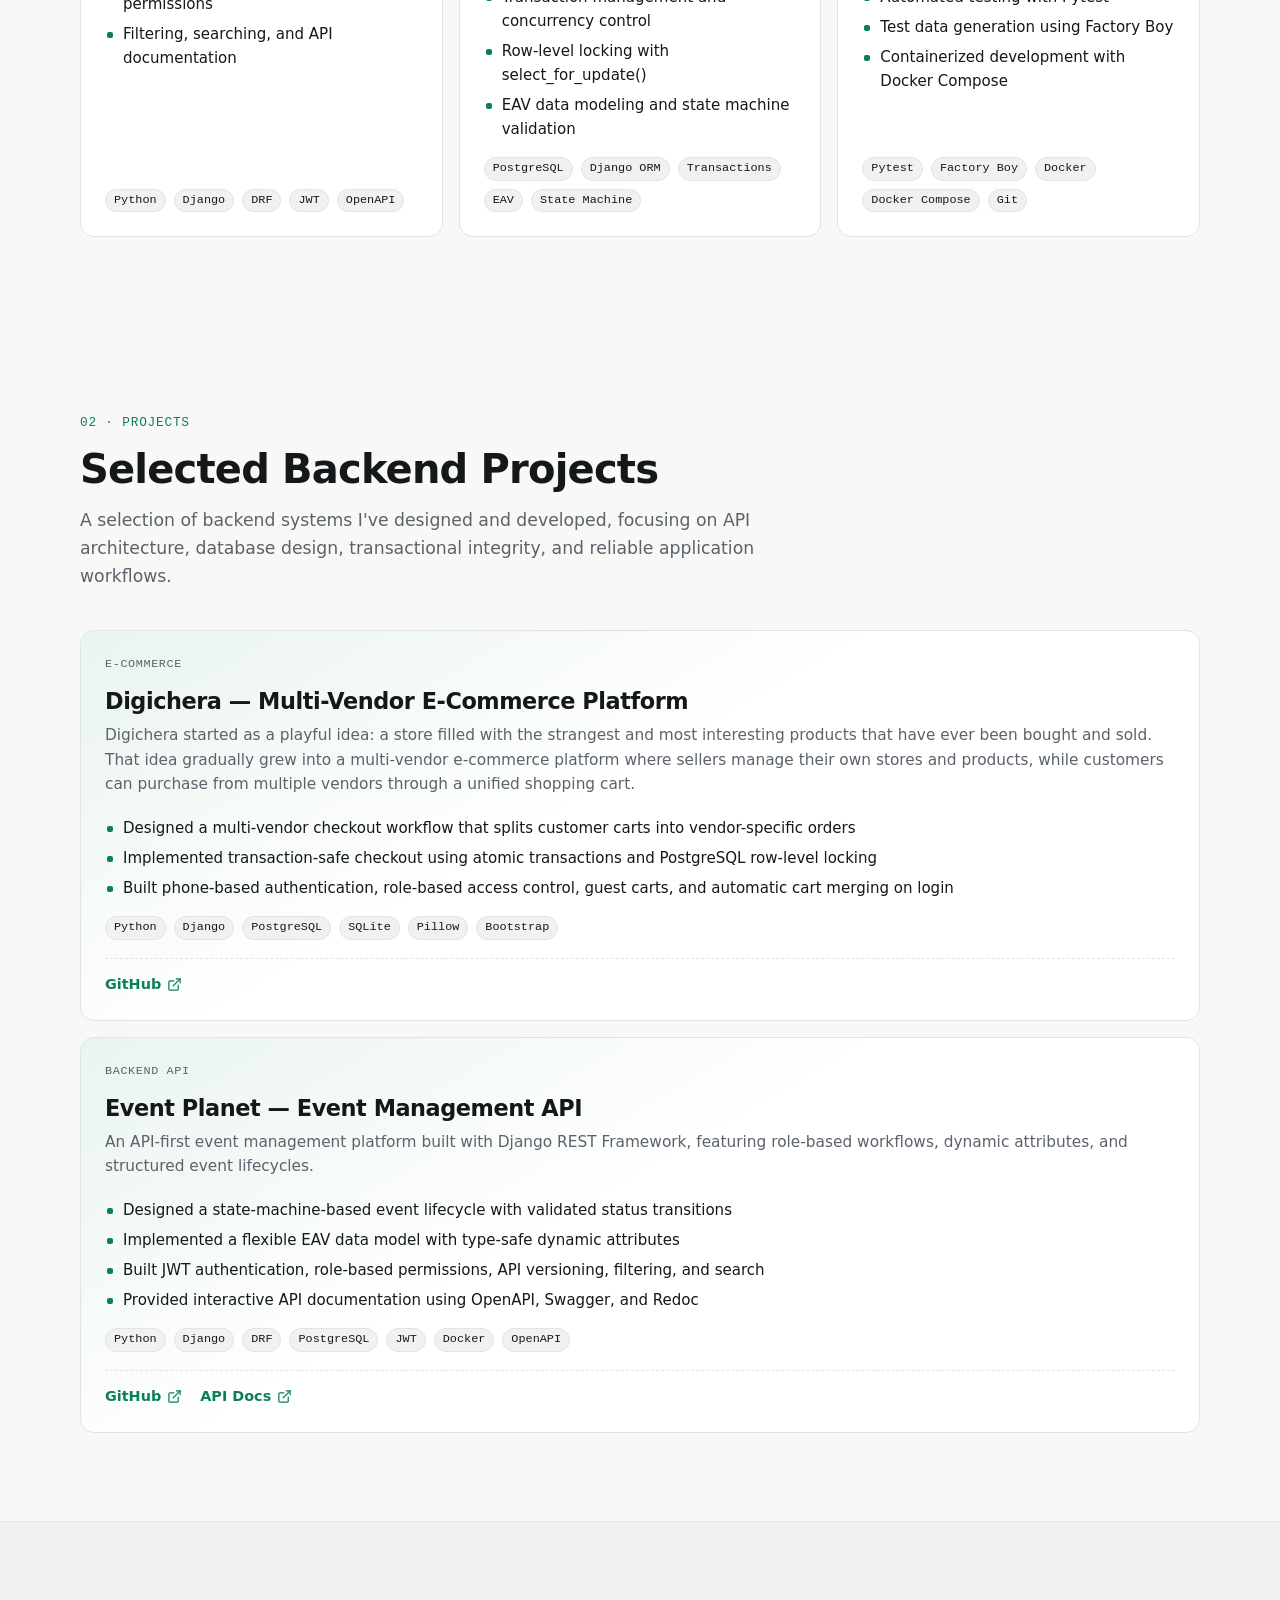
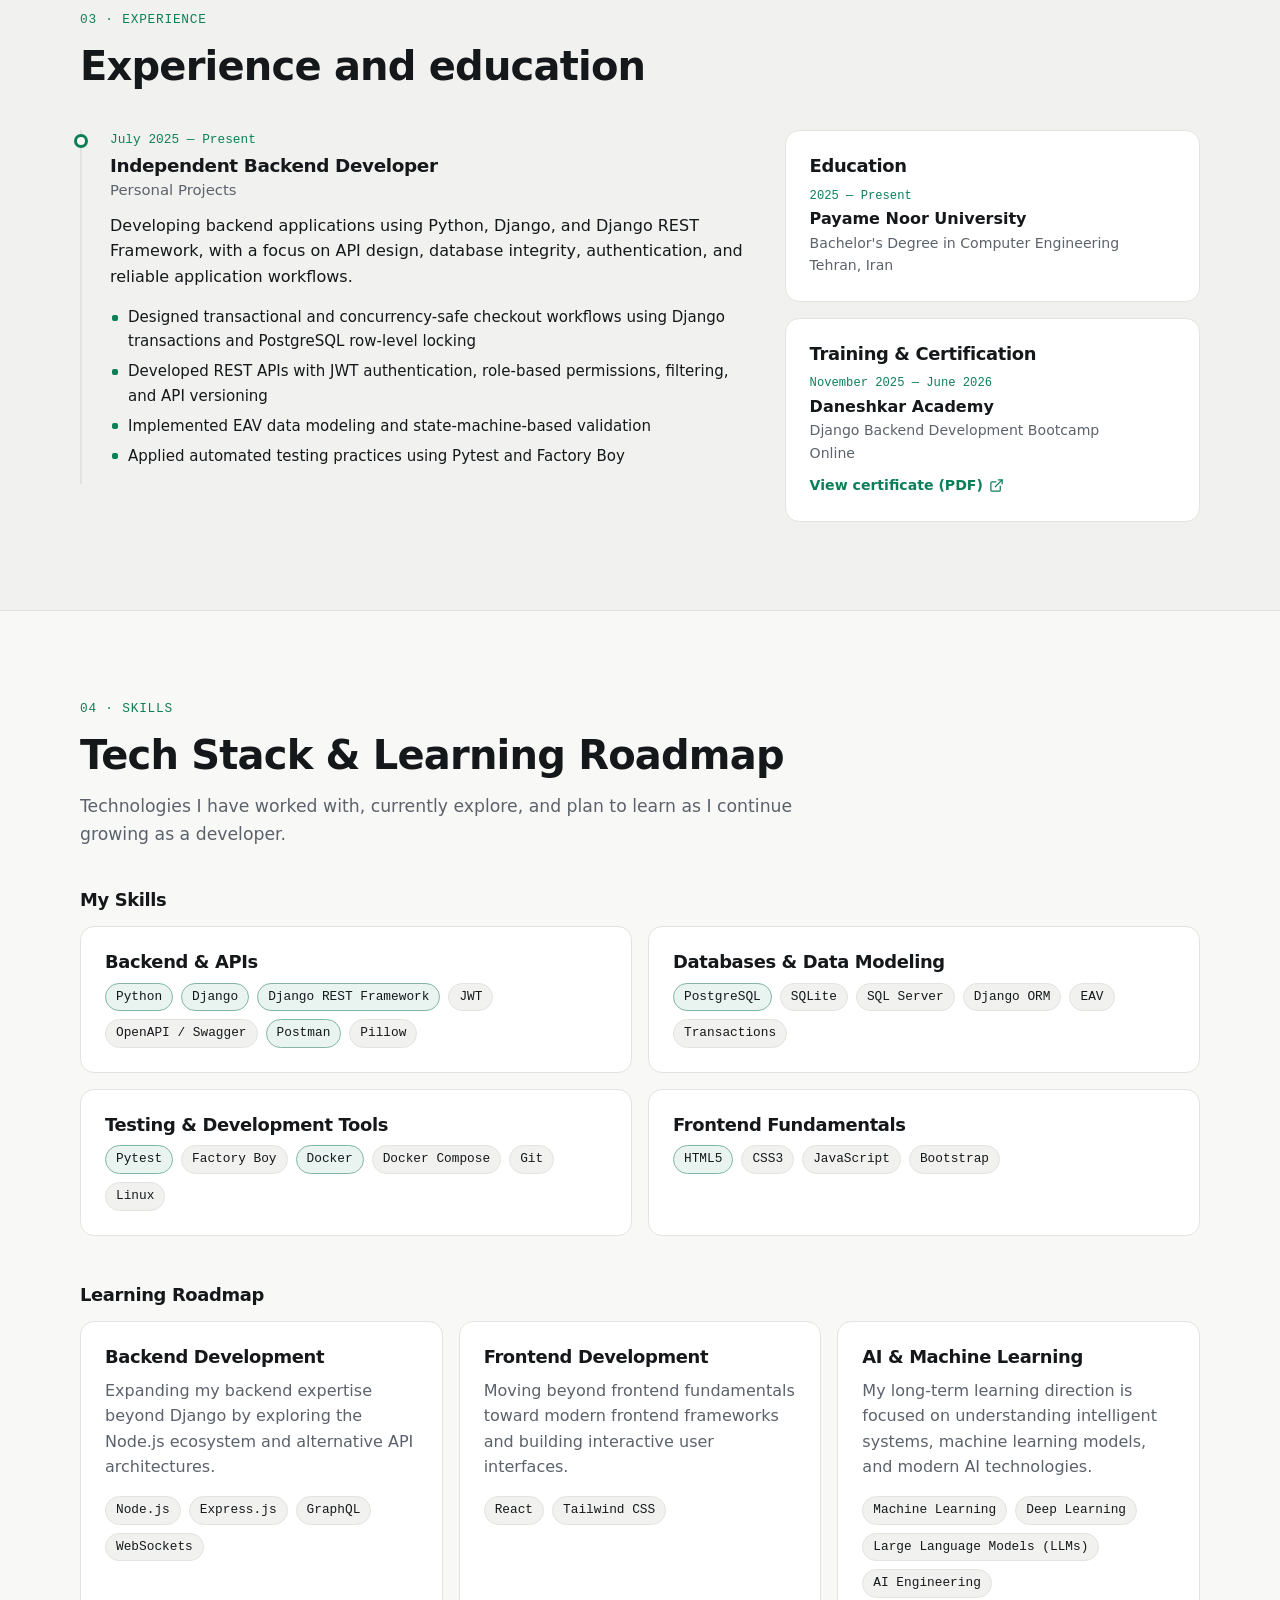
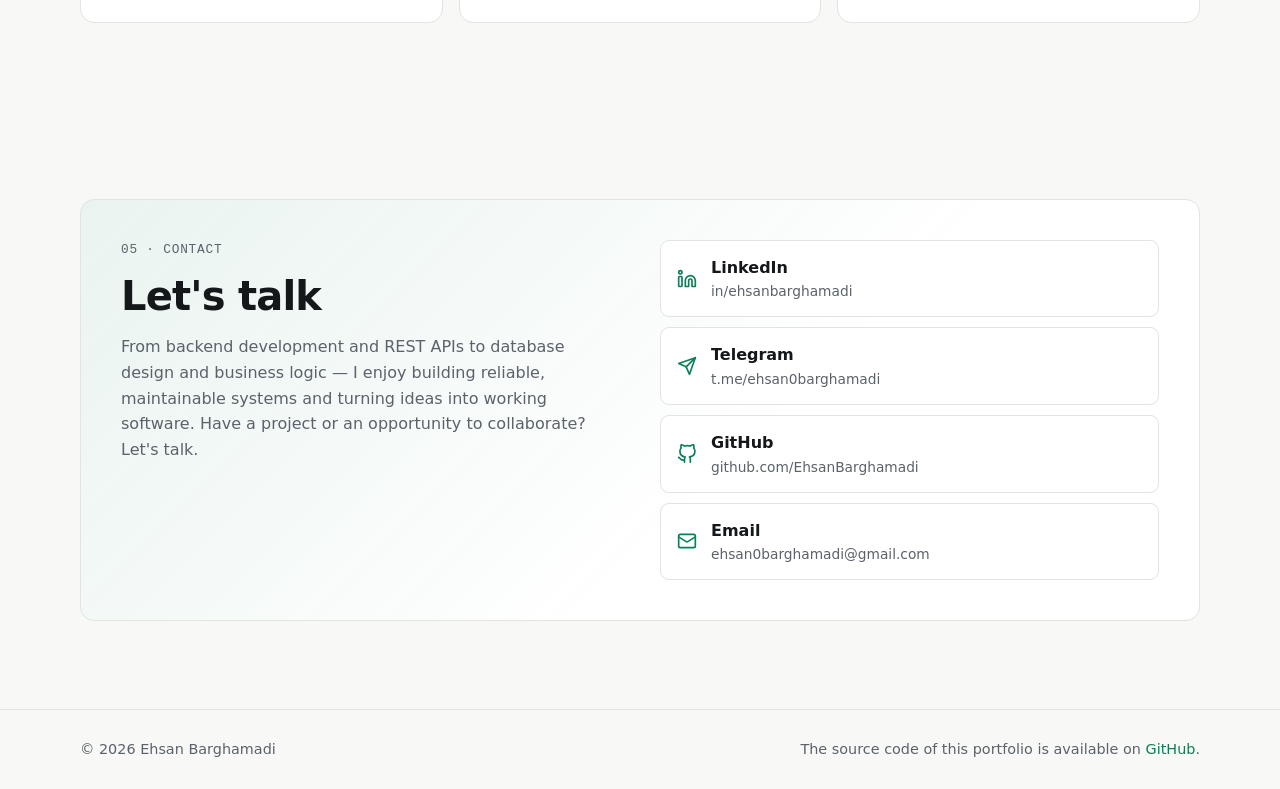
==== commit ee9094f9: "fix(seo): use Persian name in fa title and add alternateName to JSON-LD" ====
--- a/index.html
+++ b/index.html
@@ -47,6 +47,7 @@
             "@context": "https://schema.org",
             "@type": "Person",
             "name": "Ehsan Barghamadi",
+            "alternateName": "احسان برغمدی",
             "jobTitle": "Backend Developer (Python/Django)",
             "email": "ehsan0barghamadi@gmail.com",
             "url": "https://ehsanbarghamadi.github.io/",
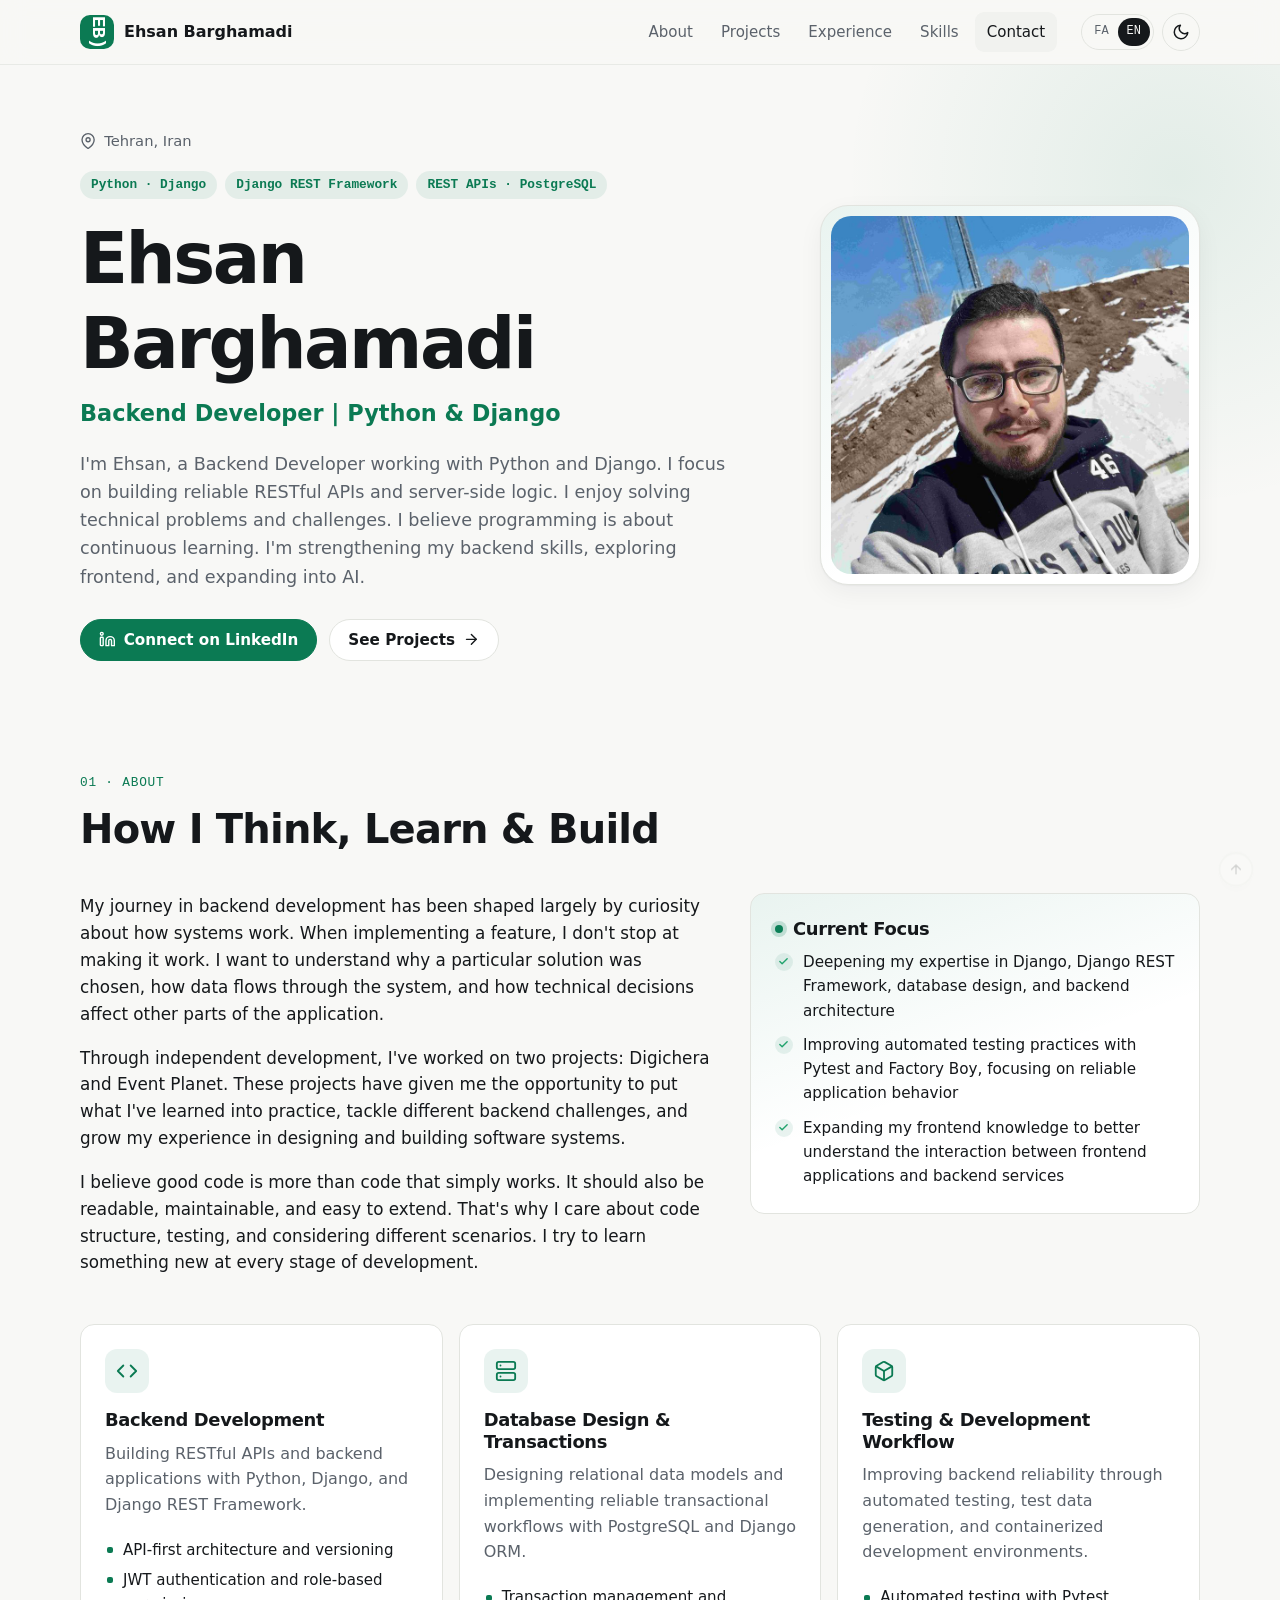
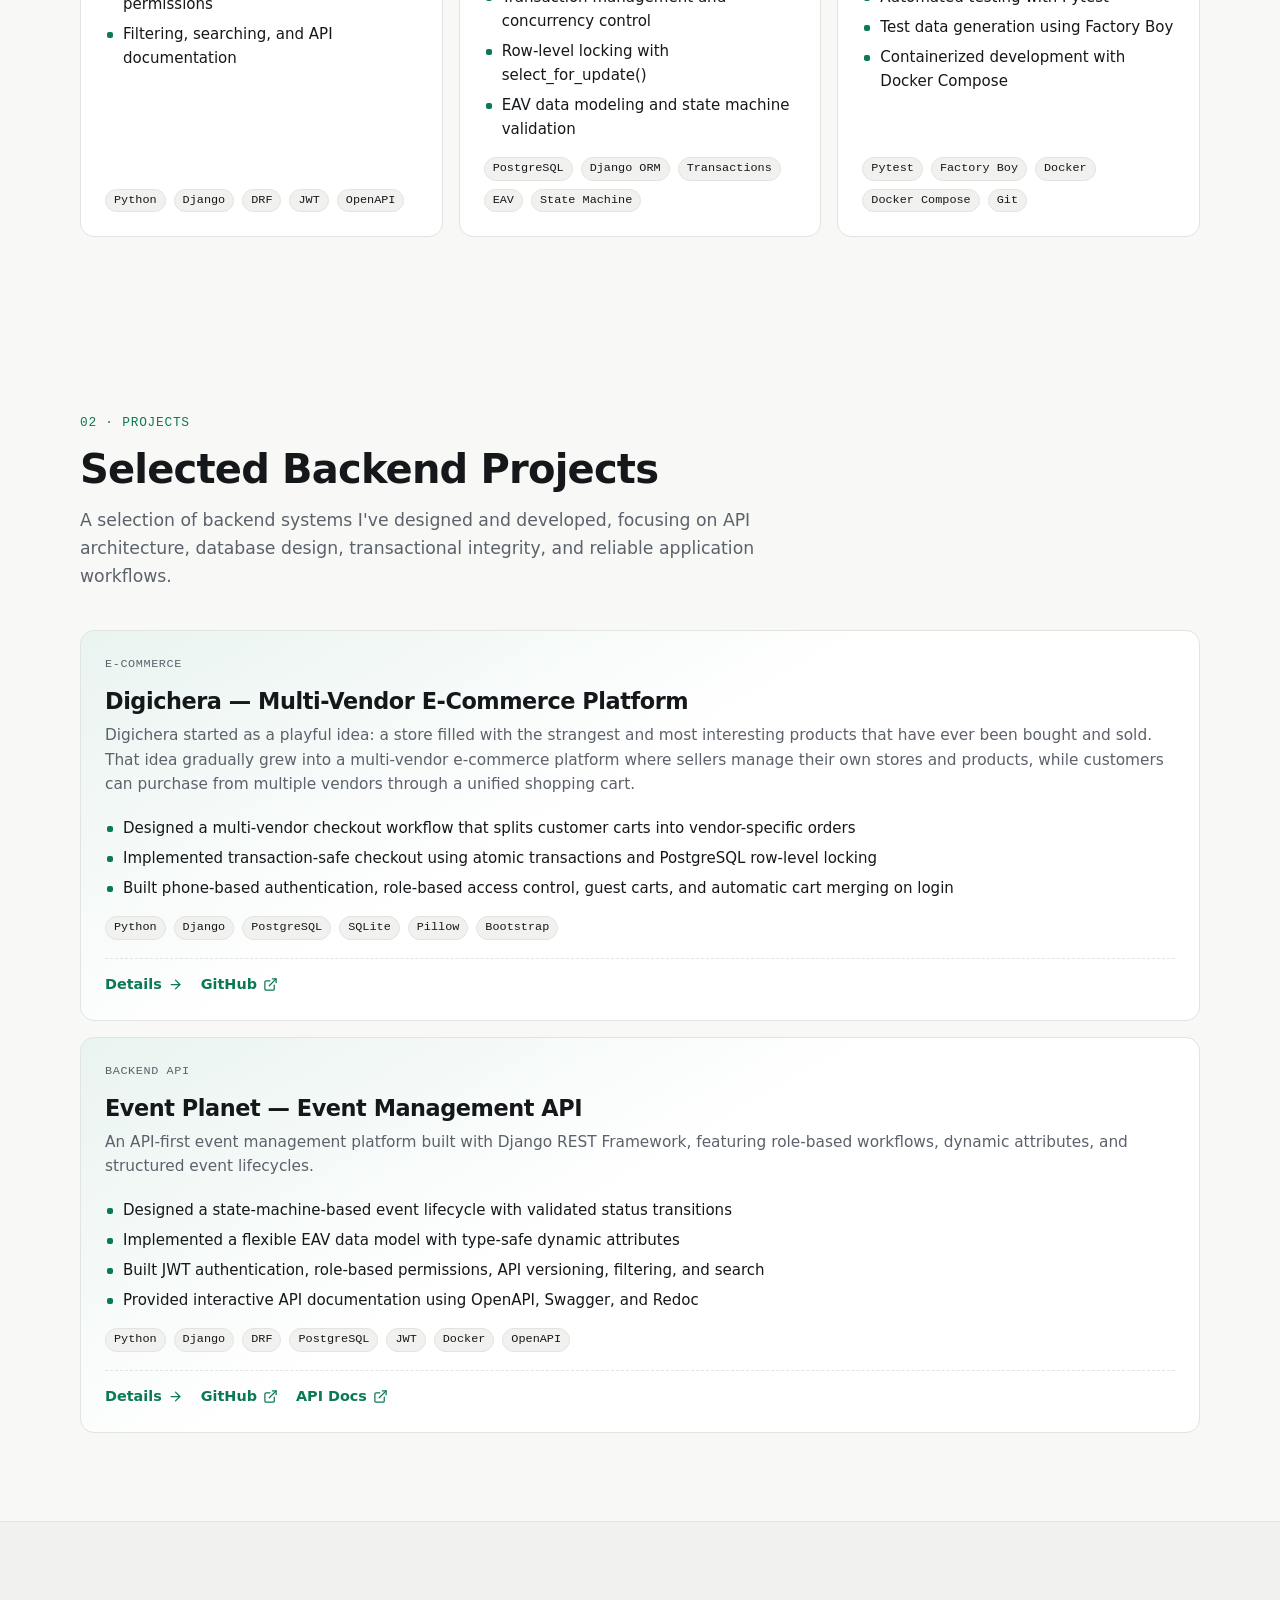
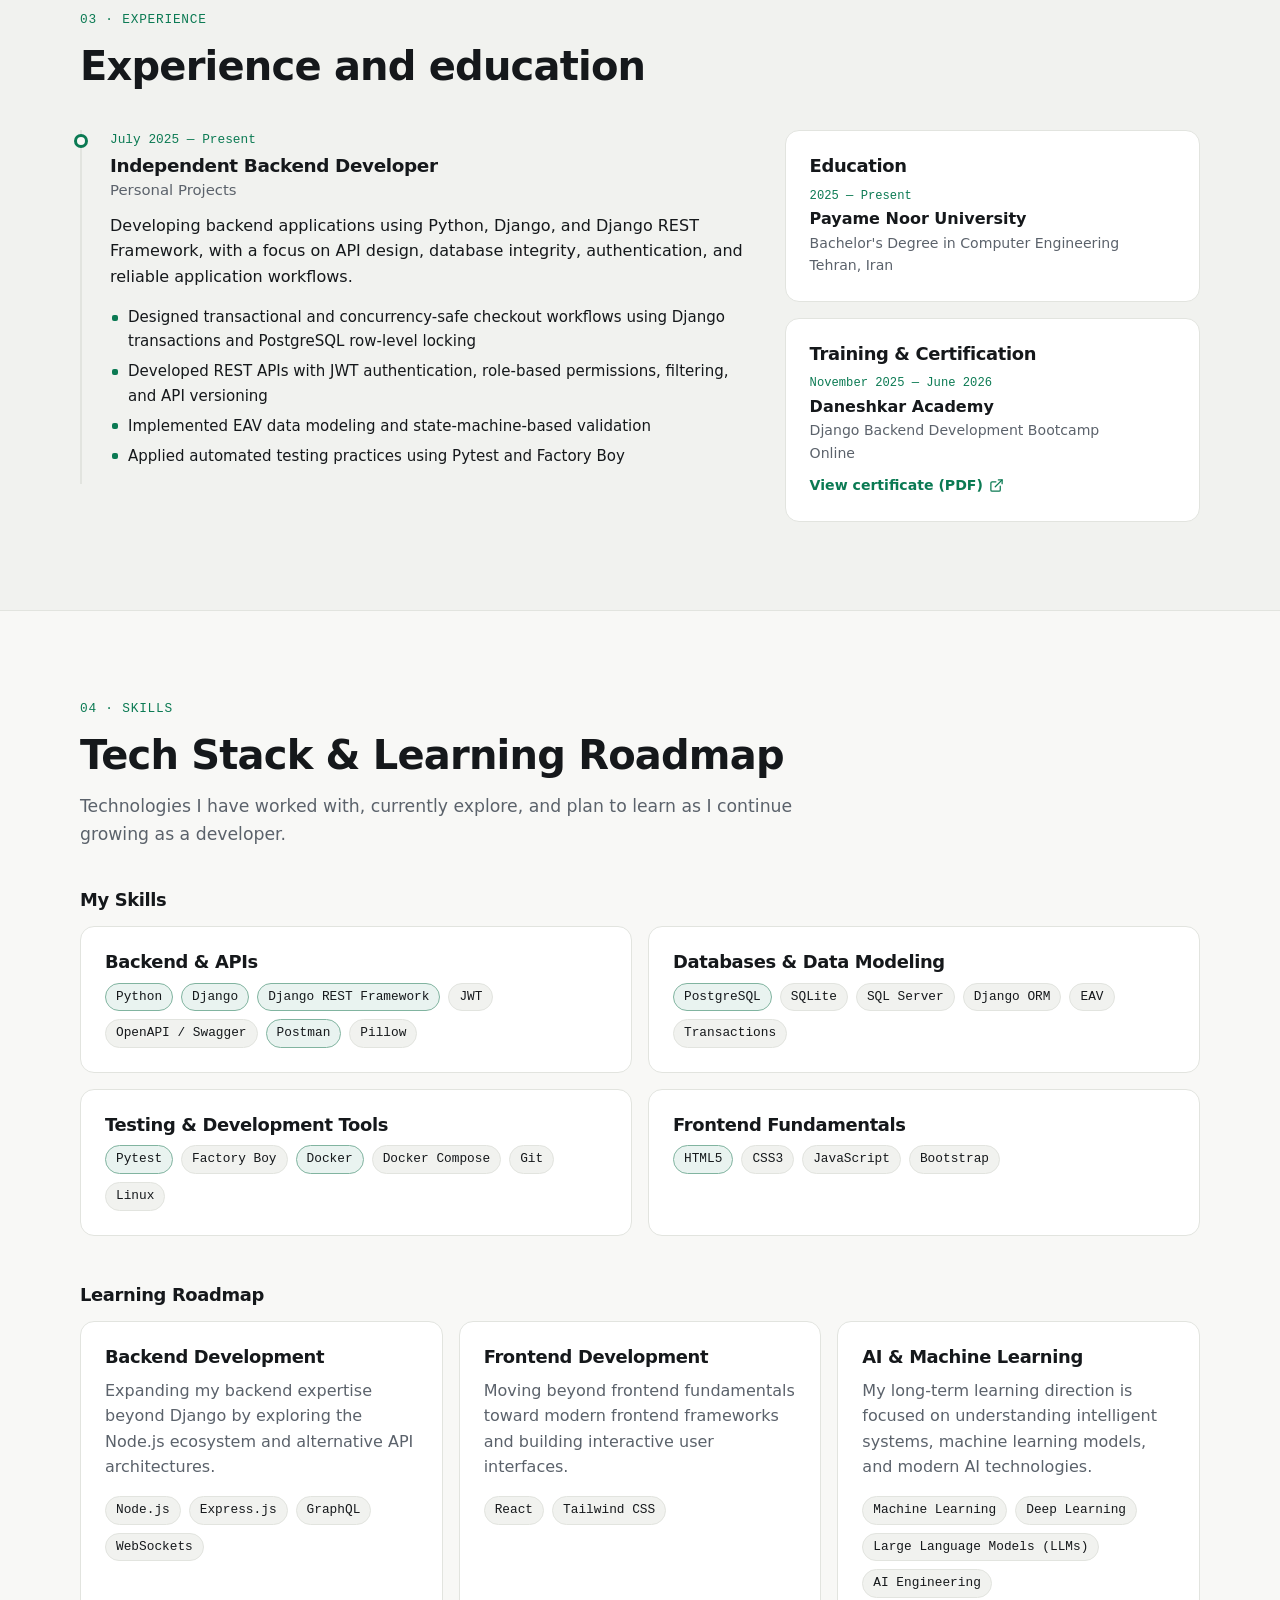
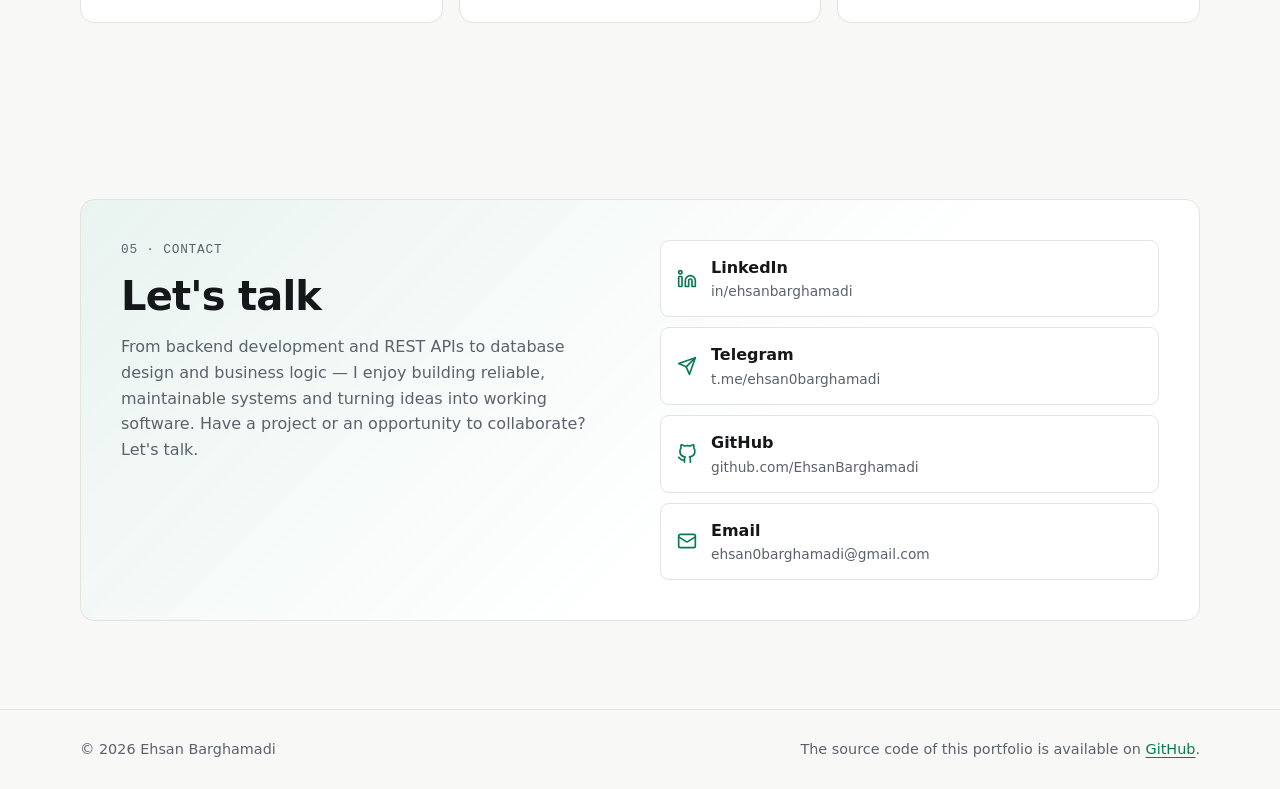
==== commit 92798ae9: "feat: link project pages, RTL styles, language transition, SEO meta" ====
--- a/index.html
+++ b/index.html
@@ -1,850 +1,1032 @@
-<!DOCTYPE html>
+<!doctype html>
 <html lang="en">
-
-<head>
-    <meta charset="utf-8">
-    <meta name="viewport" content="width=device-width, initial-scale=1">
+  <head>
+    <meta charset="utf-8" />
+    <meta name="viewport" content="width=device-width, initial-scale=1" />
 
     <title>Ehsan Barghamadi | Python/Django Backend Developer</title>
-    <meta name="description" content="Ehsan Barghamadi — Python/Django backend developer specializing in REST APIs, PostgreSQL, and transactional backend systems. View my projects and resume.">
-    <meta name="author" content="Ehsan Barghamadi">
-    <link rel="canonical" href="https://ehsanbarghamadi.github.io/">
-    <link rel="alternate" hreflang="en" href="https://ehsanbarghamadi.github.io/">
-    <link rel="alternate" hreflang="fa" href="https://ehsanbarghamadi.github.io/fa/">
-    <link rel="alternate" hreflang="x-default" href="https://ehsanbarghamadi.github.io/">
-
-    <meta property="og:type" content="website">
-    <meta property="og:url" content="https://ehsanbarghamadi.github.io/">
-    <meta property="og:title" content="Ehsan Barghamadi | Python/Django Backend Developer">
-    <meta property="og:description" content="Python/Django backend developer specializing in REST APIs, PostgreSQL, and transactional backend systems.">
-    <meta property="og:image" content="https://ehsanbarghamadi.github.io/static/img/og-image.jpg">
-    <meta property="og:image:width" content="1200">
-    <meta property="og:image:height" content="630">
-
-    <meta name="twitter:card" content="summary_large_image">
-    <meta name="twitter:title" content="Ehsan Barghamadi | Python/Django Backend Developer">
-    <meta name="twitter:description" content="Python/Django backend developer specializing in REST APIs, PostgreSQL, and transactional backend systems.">
-    <meta name="twitter:image" content="https://ehsanbarghamadi.github.io/static/img/og-image.jpg">
-
-    <meta name="color-scheme" content="dark light">
-    <link rel="icon" href="/static/img/favicon.png" type="image/png" sizes="48x48">
-    <link rel="apple-touch-icon" href="/static/img/apple-touch-icon.png">
-
-    
+    <meta
+      name="description"
+      content="Ehsan Barghamadi — Python/Django backend developer specializing in REST APIs, PostgreSQL, and transactional backend systems. View my projects and resume."
+    />
+    <meta name="author" content="Ehsan Barghamadi" />
+    <meta name="robots" content="index, follow, max-image-preview:large" />
+    <link rel="canonical" href="https://ehsanbarghamadi.github.io/" />
+    <link
+      rel="alternate"
+      hreflang="en"
+      href="https://ehsanbarghamadi.github.io/"
+    />
+    <link
+      rel="alternate"
+      hreflang="fa"
+      href="https://ehsanbarghamadi.github.io/fa/"
+    />
+    <link
+      rel="alternate"
+      hreflang="x-default"
+      href="https://ehsanbarghamadi.github.io/"
+    />
+
+    <meta property="og:type" content="website" />
+    <meta property="og:locale" content="en_US" />
+    <meta property="og:locale:alternate" content="fa_IR" />
+    <meta property="og:site_name" content="Ehsan Barghamadi" />
+    <meta property="og:url" content="https://ehsanbarghamadi.github.io/" />
+    <meta
+      property="og:title"
+      content="Ehsan Barghamadi | Python/Django Backend Developer"
+    />
+    <meta
+      property="og:description"
+      content="Python/Django backend developer specializing in REST APIs, PostgreSQL, and transactional backend systems."
+    />
+    <meta
+      property="og:image"
+      content="https://ehsanbarghamadi.github.io/static/img/og-image.jpg"
+    />
+    <meta property="og:image:width" content="1200" />
+    <meta property="og:image:height" content="630" />
+    <meta property="og:image:type" content="image/jpeg" />
+    <meta property="og:image:alt" content="Ehsan Barghamadi — Python/Django backend developer" />
+
+    <meta name="twitter:card" content="summary_large_image" />
+    <meta
+      name="twitter:title"
+      content="Ehsan Barghamadi | Python/Django Backend Developer"
+    />
+    <meta
+      name="twitter:description"
+      content="Python/Django backend developer specializing in REST APIs, PostgreSQL, and transactional backend systems."
+    />
+    <meta
+      name="twitter:image"
+      content="https://ehsanbarghamadi.github.io/static/img/og-image.jpg"
+    />
+    <meta name="twitter:image:alt" content="Ehsan Barghamadi — Python/Django backend developer" />
+
+    <meta name="color-scheme" content="dark light" />
+    <meta name="theme-color" content="#f8f8f6" media="(prefers-color-scheme: light)" />
+    <meta name="theme-color" content="#0b0e11" media="(prefers-color-scheme: dark)" />
+    <link rel="icon" href="/favicon.ico" sizes="any" />
+    <link
+      rel="icon"
+      href="/static/img/favicon.png"
+      type="image/png"
+      sizes="48x48"
+    />
+    <link rel="apple-touch-icon" href="/static/img/apple-touch-icon.png" />
+
     <script>
-        (function () {
-            try {
-                var theme = localStorage.getItem("theme");
-                if (theme === "light" || theme === "dark") document.documentElement.dataset.theme = theme;
-            } catch (e) {}
-        })();
+      (function () {
+        try {
+          var theme = localStorage.getItem("theme");
+          if (theme === "light" || theme === "dark")
+            document.documentElement.dataset.theme = theme;
+        } catch (e) {}
+      })();
     </script>
 
-    <link rel="stylesheet" href="static/css/style.css">
+    <link rel="stylesheet" href="/static/css/style.css" />
 
     <script type="application/ld+json">
-        {
-            "@context": "https://schema.org",
+      {
+        "@context": "https://schema.org",
+        "@graph": [
+          {
+            "@type": "WebSite",
+            "@id": "https://ehsanbarghamadi.github.io/#website",
+            "url": "https://ehsanbarghamadi.github.io/",
+            "name": "Ehsan Barghamadi",
+            "inLanguage": [
+              "en",
+              "fa"
+            ],
+            "publisher": {
+              "@id": "https://ehsanbarghamadi.github.io/#person"
+            }
+          },
+          {
+            "@type": "ProfilePage",
+            "@id": "https://ehsanbarghamadi.github.io/#webpage",
+            "url": "https://ehsanbarghamadi.github.io/",
+            "name": "Ehsan Barghamadi | Python/Django Backend Developer",
+            "inLanguage": "en",
+            "isPartOf": {
+              "@id": "https://ehsanbarghamadi.github.io/#website"
+            },
+            "about": {
+              "@id": "https://ehsanbarghamadi.github.io/#person"
+            },
+            "mainEntity": {
+              "@id": "https://ehsanbarghamadi.github.io/#person"
+            }
+          },
+          {
             "@type": "Person",
+            "@id": "https://ehsanbarghamadi.github.io/#person",
             "name": "Ehsan Barghamadi",
             "alternateName": "احسان برغمدی",
             "jobTitle": "Backend Developer (Python/Django)",
+            "description": "Python/Django backend developer specializing in REST APIs, PostgreSQL, and transactional backend systems.",
+            "image": "https://ehsanbarghamadi.github.io/static/img/Ehsan-Barghamadi.jpg",
             "email": "ehsan0barghamadi@gmail.com",
             "url": "https://ehsanbarghamadi.github.io/",
             "address": {
-                "@type": "PostalAddress",
-                "addressLocality": "Tehran",
-                "addressCountry": "IR"
+              "@type": "PostalAddress",
+              "addressLocality": "Tehran",
+              "addressCountry": "IR"
             },
+            "knowsAbout": [
+              "Python",
+              "Django",
+              "Django REST Framework",
+              "REST APIs",
+              "PostgreSQL",
+              "Docker",
+              "Pytest"
+            ],
             "sameAs": [
-                "https://www.linkedin.com/in/ehsanbarghamadi",
-                "https://github.com/EhsanBarghamadi",
-                "https://t.me/ehsan0barghamadi"
+              "https://www.linkedin.com/in/ehsanbarghamadi",
+              "https://github.com/EhsanBarghamadi",
+              "https://t.me/ehsan0barghamadi"
             ]
-        }
+          }
+        ]
+      }
     </script>
-
-</head>
-
-
-
-
-<body>
-
-<svg xmlns="http://www.w3.org/2000/svg" style="display:none" aria-hidden="true">
-    <defs>
-        <symbol id="i-linkedin" viewBox="0 0 24 24"><path d="M16 8a6 6 0 0 1 6 6v7h-4v-7a2 2 0 0 0-4 0v7h-4v-7a6 6 0 0 1 6-6z"/><rect x="2" y="9" width="4" height="12" rx="1"/><circle cx="4" cy="4" r="2"/></symbol>
-        <symbol id="i-telegram" viewBox="0 0 24 24"><path d="M22 2 11 13"/><path d="M22 2 15 22l-4-9-9-4 20-7z"/></symbol>
-        <symbol id="i-github" viewBox="0 0 24 24"><path d="M9 19c-5 1.5-5-2.5-7-3m14 6v-3.87a3.37 3.37 0 0 0-.94-2.61c3.14-.35 6.44-1.54 6.44-7A5.44 5.44 0 0 0 20 4.77 5.07 5.07 0 0 0 19.91 1S18.73.65 16 2.48a13.38 13.38 0 0 0-7 0C6.27.65 5.09 1 5.09 1A5.07 5.07 0 0 0 5 4.77a5.44 5.44 0 0 0-1.5 3.78c0 5.42 3.3 6.61 6.44 7A3.37 3.37 0 0 0 9 18.13V22"/></symbol>
-        <symbol id="i-mail" viewBox="0 0 24 24"><rect x="2" y="4" width="20" height="16" rx="2"/><path d="m22 7-8.97 5.7a1.94 1.94 0 0 1-2.06 0L2 7"/></symbol>
-        <symbol id="i-phone" viewBox="0 0 24 24"><path d="M22 16.92v3a2 2 0 0 1-2.18 2 19.79 19.79 0 0 1-8.63-3.07 19.5 19.5 0 0 1-6-6 19.79 19.79 0 0 1-3.07-8.67A2 2 0 0 1 4.11 2h3a2 2 0 0 1 2 1.72 12.84 12.84 0 0 0 .7 2.81 2 2 0 0 1-.45 2.11L8.09 9.91a16 16 0 0 0 6 6l1.27-1.27a2 2 0 0 1 2.11-.45 12.84 12.84 0 0 0 2.81.7A2 2 0 0 1 22 16.92z"/></symbol>
-        <symbol id="i-link" viewBox="0 0 24 24"><path d="M10 13a5 5 0 0 0 7.54.54l3-3a5 5 0 0 0-7.07-7.07l-1.72 1.71"/><path d="M14 11a5 5 0 0 0-7.54-.54l-3 3a5 5 0 0 0 7.07 7.07l1.71-1.71"/></symbol>
-        <symbol id="i-external" viewBox="0 0 24 24"><path d="M18 13v6a2 2 0 0 1-2 2H5a2 2 0 0 1-2-2V8a2 2 0 0 1 2-2h6"/><path d="M15 3h6v6"/><path d="M10 14 21 3"/></symbol>
-        <symbol id="i-arrow-right" viewBox="0 0 24 24"><path d="M5 12h14"/><path d="m12 5 7 7-7 7"/></symbol>
-        <symbol id="i-arrow-left" viewBox="0 0 24 24"><path d="M19 12H5"/><path d="m12 19-7-7 7-7"/></symbol>
-        <symbol id="i-map-pin" viewBox="0 0 24 24"><path d="M21 10c0 7-9 13-9 13s-9-6-9-13a9 9 0 0 1 18 0z"/><circle cx="12" cy="10" r="3"/></symbol>
-        <symbol id="i-sun" viewBox="0 0 24 24"><circle cx="12" cy="12" r="5"/><path d="M12 1v2M12 21v2M4.22 4.22l1.42 1.42M18.36 18.36l1.42 1.42M1 12h2M21 12h2M4.22 19.78l1.42-1.42M18.36 5.64l1.42-1.42"/></symbol>
-        <symbol id="i-moon" viewBox="0 0 24 24"><path d="M21 12.79A9 9 0 1 1 11.21 3 7 7 0 0 0 21 12.79z"/></symbol>
-        <symbol id="i-menu" viewBox="0 0 24 24"><path d="M3 6h18M3 12h18M3 18h18"/></symbol>
-        <symbol id="i-close" viewBox="0 0 24 24"><path d="M18 6 6 18M6 6l12 12"/></symbol>
-        <symbol id="i-code" viewBox="0 0 24 24"><path d="m16 18 6-6-6-6"/><path d="m8 6-6 6 6 6"/></symbol>
-        <symbol id="i-server" viewBox="0 0 24 24"><rect x="2" y="2" width="20" height="8" rx="2"/><rect x="2" y="14" width="20" height="8" rx="2"/><path d="M6 6h.01M6 18h.01"/></symbol>
-        <symbol id="i-layers" viewBox="0 0 24 24"><path d="M12 2 2 7l10 5 10-5-10-5z"/><path d="m2 17 10 5 10-5"/><path d="m2 12 10 5 10-5"/></symbol>
-        <symbol id="i-database" viewBox="0 0 24 24"><ellipse cx="12" cy="5" rx="9" ry="3"/><path d="M21 12c0 1.66-4 3-9 3s-9-1.34-9-3"/><path d="M3 5v14c0 1.66 4 3 9 3s9-1.34 9-3V5"/></symbol>
-        <symbol id="i-activity" viewBox="0 0 24 24"><path d="M22 12h-4l-3 9L9 3l-3 9H2"/></symbol>
-        <symbol id="i-cpu" viewBox="0 0 24 24"><rect x="4" y="4" width="16" height="16" rx="2"/><rect x="9" y="9" width="6" height="6"/><path d="M9 1v3M15 1v3M9 20v3M15 20v3M20 9h3M20 14h3M1 9h3M1 14h3"/></symbol>
-        <symbol id="i-play" viewBox="0 0 24 24"><circle cx="12" cy="12" r="10"/><path d="m10 8 6 4-6 4V8z"/></symbol>
-        <symbol id="i-shield" viewBox="0 0 24 24"><path d="M12 22s8-4 8-10V5l-8-3-8 3v7c0 6 8 10 8 10z"/></symbol>
-        <symbol id="i-globe" viewBox="0 0 24 24"><circle cx="12" cy="12" r="10"/><path d="M2 12h20"/><path d="M12 2a15.3 15.3 0 0 1 4 10 15.3 15.3 0 0 1-4 10 15.3 15.3 0 0 1-4-10 15.3 15.3 0 0 1 4-10z"/></symbol>
-        <symbol id="i-git" viewBox="0 0 24 24"><circle cx="18" cy="18" r="3"/><circle cx="6" cy="6" r="3"/><path d="M13 6h3a2 2 0 0 1 2 2v7"/><path d="M6 9v12"/></symbol>
-        <symbol id="i-terminal" viewBox="0 0 24 24"><path d="m4 17 6-6-6-6"/><path d="M12 19h8"/></symbol>
-        <symbol id="i-box" viewBox="0 0 24 24"><path d="M21 16V8a2 2 0 0 0-1-1.73l-7-4a2 2 0 0 0-2 0l-7 4A2 2 0 0 0 3 8v8a2 2 0 0 0 1 1.73l7 4a2 2 0 0 0 2 0l7-4A2 2 0 0 0 21 16z"/><path d="M3.27 6.96 12 12.01l8.73-5.05"/><path d="M12 22.08V12"/></symbol>
-        <symbol id="i-download" viewBox="0 0 24 24"><path d="M21 15v4a2 2 0 0 1-2 2H5a2 2 0 0 1-2-2v-4"/><path d="m7 10 5 5 5-5"/><path d="M12 15V3"/></symbol>
-        <symbol id="i-check" viewBox="0 0 24 24"><path d="M20 6 9 17l-5-5"/></symbol>
-    </defs>
-</svg>
-
-
-<a class="skip-link" href="#main">Skip to content</a>
-
-
-
-<header class="site-header" id="top">
-    <div class="container site-header__inner">
-        <a class="brand" href="index.html" aria-label="Ehsan Barghamadi — Home">
-            <span class="brand__mark" aria-hidden="true"><span>EB)</span></span>
-            <span class="brand__name">Ehsan Barghamadi</span>
+  </head>
+
+  <body>
+    <svg
+      xmlns="http://www.w3.org/2000/svg"
+      style="display: none"
+      aria-hidden="true"
+    >
+      <defs>
+        <symbol id="i-linkedin" viewBox="0 0 24 24">
+          <path
+            d="M16 8a6 6 0 0 1 6 6v7h-4v-7a2 2 0 0 0-4 0v7h-4v-7a6 6 0 0 1 6-6z"
+          />
+          <rect x="2" y="9" width="4" height="12" rx="1" />
+          <circle cx="4" cy="4" r="2" />
+        </symbol>
+        <symbol id="i-telegram" viewBox="0 0 24 24">
+          <path d="M22 2 11 13" />
+          <path d="M22 2 15 22l-4-9-9-4 20-7z" />
+        </symbol>
+        <symbol id="i-github" viewBox="0 0 24 24">
+          <path
+            d="M9 19c-5 1.5-5-2.5-7-3m14 6v-3.87a3.37 3.37 0 0 0-.94-2.61c3.14-.35 6.44-1.54 6.44-7A5.44 5.44 0 0 0 20 4.77 5.07 5.07 0 0 0 19.91 1S18.73.65 16 2.48a13.38 13.38 0 0 0-7 0C6.27.65 5.09 1 5.09 1A5.07 5.07 0 0 0 5 4.77a5.44 5.44 0 0 0-1.5 3.78c0 5.42 3.3 6.61 6.44 7A3.37 3.37 0 0 0 9 18.13V22"
+          />
+        </symbol>
+        <symbol id="i-mail" viewBox="0 0 24 24">
+          <rect x="2" y="4" width="20" height="16" rx="2" />
+          <path d="m22 7-8.97 5.7a1.94 1.94 0 0 1-2.06 0L2 7" />
+        </symbol>
+        <symbol id="i-phone" viewBox="0 0 24 24">
+          <path
+            d="M22 16.92v3a2 2 0 0 1-2.18 2 19.79 19.79 0 0 1-8.63-3.07 19.5 19.5 0 0 1-6-6 19.79 19.79 0 0 1-3.07-8.67A2 2 0 0 1 4.11 2h3a2 2 0 0 1 2 1.72 12.84 12.84 0 0 0 .7 2.81 2 2 0 0 1-.45 2.11L8.09 9.91a16 16 0 0 0 6 6l1.27-1.27a2 2 0 0 1 2.11-.45 12.84 12.84 0 0 0 2.81.7A2 2 0 0 1 22 16.92z"
+          />
+        </symbol>
+        <symbol id="i-link" viewBox="0 0 24 24">
+          <path
+            d="M10 13a5 5 0 0 0 7.54.54l3-3a5 5 0 0 0-7.07-7.07l-1.72 1.71"
+          />
+          <path
+            d="M14 11a5 5 0 0 0-7.54-.54l-3 3a5 5 0 0 0 7.07 7.07l1.71-1.71"
+          />
+        </symbol>
+        <symbol id="i-external" viewBox="0 0 24 24">
+          <path d="M18 13v6a2 2 0 0 1-2 2H5a2 2 0 0 1-2-2V8a2 2 0 0 1 2-2h6" />
+          <path d="M15 3h6v6" />
+          <path d="M10 14 21 3" />
+        </symbol>
+        <symbol id="i-arrow-right" viewBox="0 0 24 24">
+          <path d="M5 12h14" />
+          <path d="m12 5 7 7-7 7" />
+        </symbol>
+        <symbol id="i-arrow-left" viewBox="0 0 24 24">
+          <path d="M19 12H5" />
+          <path d="m12 19-7-7 7-7" />
+        </symbol>
+        <symbol id="i-map-pin" viewBox="0 0 24 24">
+          <path d="M21 10c0 7-9 13-9 13s-9-6-9-13a9 9 0 0 1 18 0z" />
+          <circle cx="12" cy="10" r="3" />
+        </symbol>
+        <symbol id="i-sun" viewBox="0 0 24 24">
+          <circle cx="12" cy="12" r="5" />
+          <path
+            d="M12 1v2M12 21v2M4.22 4.22l1.42 1.42M18.36 18.36l1.42 1.42M1 12h2M21 12h2M4.22 19.78l1.42-1.42M18.36 5.64l1.42-1.42"
+          />
+        </symbol>
+        <symbol id="i-moon" viewBox="0 0 24 24">
+          <path d="M21 12.79A9 9 0 1 1 11.21 3 7 7 0 0 0 21 12.79z" />
+        </symbol>
+        <symbol id="i-menu" viewBox="0 0 24 24">
+          <path d="M3 6h18M3 12h18M3 18h18" />
+        </symbol>
+        <symbol id="i-close" viewBox="0 0 24 24">
+          <path d="M18 6 6 18M6 6l12 12" />
+        </symbol>
+        <symbol id="i-code" viewBox="0 0 24 24">
+          <path d="m16 18 6-6-6-6" />
+          <path d="m8 6-6 6 6 6" />
+        </symbol>
+        <symbol id="i-server" viewBox="0 0 24 24">
+          <rect x="2" y="2" width="20" height="8" rx="2" />
+          <rect x="2" y="14" width="20" height="8" rx="2" />
+          <path d="M6 6h.01M6 18h.01" />
+        </symbol>
+        <symbol id="i-layers" viewBox="0 0 24 24">
+          <path d="M12 2 2 7l10 5 10-5-10-5z" />
+          <path d="m2 17 10 5 10-5" />
+          <path d="m2 12 10 5 10-5" />
+        </symbol>
+        <symbol id="i-database" viewBox="0 0 24 24">
+          <ellipse cx="12" cy="5" rx="9" ry="3" />
+          <path d="M21 12c0 1.66-4 3-9 3s-9-1.34-9-3" />
+          <path d="M3 5v14c0 1.66 4 3 9 3s9-1.34 9-3V5" />
+        </symbol>
+        <symbol id="i-activity" viewBox="0 0 24 24">
+          <path d="M22 12h-4l-3 9L9 3l-3 9H2" />
+        </symbol>
+        <symbol id="i-cpu" viewBox="0 0 24 24">
+          <rect x="4" y="4" width="16" height="16" rx="2" />
+          <rect x="9" y="9" width="6" height="6" />
+          <path d="M9 1v3M15 1v3M9 20v3M15 20v3M20 9h3M20 14h3M1 9h3M1 14h3" />
+        </symbol>
+        <symbol id="i-play" viewBox="0 0 24 24">
+          <circle cx="12" cy="12" r="10" />
+          <path d="m10 8 6 4-6 4V8z" />
+        </symbol>
+        <symbol id="i-shield" viewBox="0 0 24 24">
+          <path d="M12 22s8-4 8-10V5l-8-3-8 3v7c0 6 8 10 8 10z" />
+        </symbol>
+        <symbol id="i-globe" viewBox="0 0 24 24">
+          <circle cx="12" cy="12" r="10" />
+          <path d="M2 12h20" />
+          <path
+            d="M12 2a15.3 15.3 0 0 1 4 10 15.3 15.3 0 0 1-4 10 15.3 15.3 0 0 1-4-10 15.3 15.3 0 0 1 4-10z"
+          />
+        </symbol>
+        <symbol id="i-git" viewBox="0 0 24 24">
+          <circle cx="18" cy="18" r="3" />
+          <circle cx="6" cy="6" r="3" />
+          <path d="M13 6h3a2 2 0 0 1 2 2v7" />
+          <path d="M6 9v12" />
+        </symbol>
+        <symbol id="i-terminal" viewBox="0 0 24 24">
+          <path d="m4 17 6-6-6-6" />
+          <path d="M12 19h8" />
+        </symbol>
+        <symbol id="i-box" viewBox="0 0 24 24">
+          <path
+            d="M21 16V8a2 2 0 0 0-1-1.73l-7-4a2 2 0 0 0-2 0l-7 4A2 2 0 0 0 3 8v8a2 2 0 0 0 1 1.73l7 4a2 2 0 0 0 2 0l7-4A2 2 0 0 0 21 16z"
+          />
+          <path d="M3.27 6.96 12 12.01l8.73-5.05" />
+          <path d="M12 22.08V12" />
+        </symbol>
+        <symbol id="i-download" viewBox="0 0 24 24">
+          <path d="M21 15v4a2 2 0 0 1-2 2H5a2 2 0 0 1-2-2v-4" />
+          <path d="m7 10 5 5 5-5" />
+          <path d="M12 15V3" />
+        </symbol>
+        <symbol id="i-check" viewBox="0 0 24 24">
+          <path d="M20 6 9 17l-5-5" />
+        </symbol>
+      </defs>
+    </svg>
+
+    <a class="skip-link" href="#main">Skip to content</a>
+
+    <header class="site-header" id="top">
+      <div class="container site-header__inner">
+        <a class="brand" href="/" aria-label="Ehsan Barghamadi — Home">
+          <span class="brand__mark" aria-hidden="true"><span>EB)</span></span>
+          <span class="brand__name">Ehsan Barghamadi</span>
         </a>
 
         <nav class="site-nav" id="site-nav" aria-label="Main navigation">
-            <a href="index.html#about">About</a>
-            <a href="index.html#projects">Projects</a>
-            <a href="index.html#experience">Experience</a>
-            <a href="index.html#skills">Skills</a>
-            <a href="index.html#contact">Contact</a>
+          <a href="/#about">About</a>
+          <a href="/#projects">Projects</a>
+          <a href="/#experience">Experience</a>
+          <a href="/#skills">Skills</a>
+          <a href="/#contact">Contact</a>
         </nav>
 
         <div class="site-header__tools">
-            <div class="lang-switch" role="group" aria-label="Language">
-                
-                
-                
-                    <a href="/fa/" hreflang="fa" lang="fa">FA</a>
-                
-                    <a href="index.html" hreflang="en" lang="en"
-                       aria-current="true">EN</a>
-                
-            </div>
-            <button class="icon-button" type="button" data-theme-toggle aria-label="Switch theme">
-                <svg class="icon icon--sun"><use href="#i-sun"></use></svg>
-                <svg class="icon icon--moon"><use href="#i-moon"></use></svg>
-            </button>
-            <button class="icon-button nav-toggle" type="button" data-nav-toggle aria-controls="site-nav"
-                    aria-expanded="false" aria-label="Menu">
-                <svg class="icon icon--menu"><use href="#i-menu"></use></svg>
-                <svg class="icon icon--close"><use href="#i-close"></use></svg>
-            </button>
+          <div class="lang-switch" role="group" aria-label="Language">
+            <a href="/fa/" hreflang="fa" lang="fa">FA</a>
+
+            <a href="/" hreflang="en" lang="en" aria-current="page"
+              >EN</a
+            >
+          </div>
+          <button
+            class="icon-button"
+            type="button"
+            data-theme-toggle
+            aria-label="Switch theme"
+          >
+            <svg class="icon icon--sun"><use href="#i-sun"></use></svg>
+            <svg class="icon icon--moon"><use href="#i-moon"></use></svg>
+          </button>
+          <button
+            class="icon-button nav-toggle"
+            type="button"
+            data-nav-toggle
+            aria-controls="site-nav"
+            aria-expanded="false"
+            aria-label="Menu"
+          >
+            <svg class="icon icon--menu"><use href="#i-menu"></use></svg>
+            <svg class="icon icon--close"><use href="#i-close"></use></svg>
+          </button>
         </div>
-    </div>
-</header>
-
-<main id="main">
-    
-
-    
-
-<section class="hero">
-    <div class="container hero__grid">
-        <div class="hero__text">
-
+      </div>
+    </header>
+
+    <main id="main">
+      <section class="hero">
+        <div class="container hero__grid">
+          <div class="hero__text">
             <p class="hero__status">
-                <svg class="icon">
-                    <use href="#i-map-pin"></use>
-                </svg>
-                Tehran, Iran
+              <svg class="icon">
+                <use href="#i-map-pin"></use>
+              </svg>
+              Tehran, Iran
             </p>
 
             <ul class="tags tags--hero" aria-label="Specialisation">
-                <li>Python · Django</li>
-                <li>Django REST Framework</li>
-                <li>REST APIs · PostgreSQL</li>
+              <li>Python · Django</li>
+              <li>Django REST Framework</li>
+              <li>REST APIs · PostgreSQL</li>
             </ul>
 
             <h1 class="hero__name">Ehsan Barghamadi</h1>
 
-            <p class="hero__role">
-                Backend Developer | Python &amp; Django
+            <p class="hero__role">Backend Developer | Python &amp; Django</p>
+
+            <p class="hero__summary">
+              I'm Ehsan, a Backend Developer working with Python and Django. I
+              focus on building reliable RESTful APIs and server-side logic. I
+              enjoy solving technical problems and challenges. I believe
+              programming is about continuous learning. I'm strengthening my
+              backend skills, exploring frontend, and expanding into AI.
             </p>
 
-            <p class="hero__summary">
-                I'm Ehsan, a Backend Developer working with Python and Django. I focus on building reliable RESTful APIs and server-side logic. I enjoy solving technical problems and challenges. I believe programming is about continuous learning. I'm strengthening my backend skills, exploring frontend, and expanding into AI.
-            </p>
-
             <div class="hero__actions">
-
-
-                <a class="button button--primary"
+              <a
+                class="button button--primary"
                 href="https://www.linkedin.com/in/ehsanbarghamadi/"
                 rel="noopener noreferrer"
-                target="_blank">
-                    <svg class="icon">
-                        <use href="#i-linkedin"></use>
-                    </svg>
-                    Connect on LinkedIn
-                </a>
-
-
-                <a class="button" href="#projects">
-                    See Projects
-                    <svg class="icon">
-                        <use href="#i-arrow-right"></use>
-                    </svg>
-                </a>
-
+                target="_blank"
+              >
+                <svg class="icon">
+                  <use href="#i-linkedin"></use>
+                </svg>
+                Connect on LinkedIn
+              </a>
+
+              <a class="button" href="#projects">
+                See Projects
+                <svg class="icon">
+                  <use href="#i-arrow-right"></use>
+                </svg>
+              </a>
             </div>
+          </div>
+
+          <div class="hero__photo">
+            <img
+              src="/static/img/Ehsan-Barghamadi.jpg"
+              width="800"
+              height="800"
+              fetchpriority="high"
+              decoding="async"
+              alt="Ehsan Barghamadi"
+            />
+          </div>
         </div>
-
-        <div class="hero__photo">
-            <img src="static/img/Ehsan-Barghamadi.jpg"
-                 width="600"
-                 height="600"
-                 alt="Ehsan Barghamadi">
-        </div>
-    </div>
-</section>
-
-
-<section class="section" id="about">
-    <div class="container">
-
-        <header class="section__head">
+      </section>
+
+      <section class="section" id="about">
+        <div class="container">
+          <header class="section__head">
             <p class="eyebrow">01 · About</p>
-            <h2>How I Think, Learn & Build</h2>
-        </header>
-
-        <div class="about">
-
+            <h2>How I Think, Learn &amp; Build</h2>
+          </header>
+
+          <div class="about">
             <div class="about__bio prose">
-
-                <p>
-                    My journey in backend development has been shaped largely
-                    by curiosity about how systems work. When implementing
-                    a feature, I don't stop at making it work. I want to
-                    understand why a particular solution was chosen, how
-                    data flows through the system, and how technical
-                    decisions affect other parts of the application.
-                </p>
-
-                <p>
-                    Through independent development, I've worked on two
-                    projects: Digichera and Event Planet. These projects
-                    have given me the opportunity to put what I've learned
-                    into practice, tackle different backend challenges,
-                    and grow my experience in designing and building
-                    software systems.
-                </p>
-
-                <p>
-                    I believe good code is more than code that simply works.
-                    It should also be readable, maintainable, and easy to
-                    extend. That's why I care about code structure, testing,
-                    and considering different scenarios. I try to learn
-                    something new at every stage of development.
-                </p>
-
+              <p>
+                My journey in backend development has been shaped largely by
+                curiosity about how systems work. When implementing a feature, I
+                don't stop at making it work. I want to understand why a
+                particular solution was chosen, how data flows through the
+                system, and how technical decisions affect other parts of the
+                application.
+              </p>
+
+              <p>
+                Through independent development, I've worked on two projects:
+                Digichera and Event Planet. These projects have given me the
+                opportunity to put what I've learned into practice, tackle
+                different backend challenges, and grow my experience in
+                designing and building software systems.
+              </p>
+
+              <p>
+                I believe good code is more than code that simply works. It
+                should also be readable, maintainable, and easy to extend.
+                That's why I care about code structure, testing, and considering
+                different scenarios. I try to learn something new at every stage
+                of development.
+              </p>
             </div>
 
             <aside class="card now">
-
-                <h3 class="card__title">
-                    <span class="dot dot--live"
-                          aria-hidden="true"></span>
-                    Current Focus
-                </h3>
-
-                <ul class="checklist">
-
-                    <li>
-                        Deepening my expertise in Django,
-                        Django REST Framework, database design,
-                        and backend architecture
-                    </li>
-
-                    <li>
-                        Improving automated testing practices
-                        with Pytest and Factory Boy, focusing
-                        on reliable application behavior
-                    </li>
-
-                    <li>
-                        Expanding my frontend knowledge to better
-                        understand the interaction between frontend
-                        applications and backend services
-                    </li>
-
-                </ul>
-
+              <h3 class="card__title">
+                <span class="dot dot--live" aria-hidden="true"></span>
+                Current Focus
+              </h3>
+
+              <ul class="checklist">
+                <li>
+                  Deepening my expertise in Django, Django REST Framework,
+                  database design, and backend architecture
+                </li>
+
+                <li>
+                  Improving automated testing practices with Pytest and Factory
+                  Boy, focusing on reliable application behavior
+                </li>
+
+                <li>
+                  Expanding my frontend knowledge to better understand the
+                  interaction between frontend applications and backend services
+                </li>
+              </ul>
             </aside>
-
-        </div>
-
-        
-    <div class="grid grid--3 focus">
-
-        <article class="card area">
-            <div class="area__icon" aria-hidden="true">
+          </div>
+
+          <div class="grid grid--3 focus">
+            <article class="card area">
+              <div class="area__icon" aria-hidden="true">
                 <svg class="icon"><use href="#i-code"></use></svg>
-            </div>
-            <h3 class="card__title">Backend Development</h3>
-            <p>
-                Building RESTful APIs and backend applications
-                with Python, Django, and Django REST Framework.
-            </p>
-            <ul class="bullets">
+              </div>
+              <h3 class="card__title">Backend Development</h3>
+              <p>
+                Building RESTful APIs and backend applications with Python,
+                Django, and Django REST Framework.
+              </p>
+              <ul class="bullets">
                 <li>API-first architecture and versioning</li>
                 <li>JWT authentication and role-based permissions</li>
                 <li>Filtering, searching, and API documentation</li>
-            </ul>
-            <ul class="tags tags--small">
+              </ul>
+              <ul class="tags tags--small">
                 <li>Python</li>
                 <li>Django</li>
                 <li>DRF</li>
                 <li>JWT</li>
                 <li>OpenAPI</li>
-            </ul>
-        </article>
-
-        <article class="card area">
-            <div class="area__icon" aria-hidden="true">
+              </ul>
+            </article>
+
+            <article class="card area">
+              <div class="area__icon" aria-hidden="true">
                 <svg class="icon"><use href="#i-server"></use></svg>
-            </div>
-            <h3 class="card__title">Database Design &amp; Transactions</h3>
-            <p>
-                Designing relational data models and implementing
-                reliable transactional workflows with PostgreSQL
-                and Django ORM.
-            </p>
-            <ul class="bullets">
+              </div>
+              <h3 class="card__title">Database Design &amp; Transactions</h3>
+              <p>
+                Designing relational data models and implementing reliable
+                transactional workflows with PostgreSQL and Django ORM.
+              </p>
+              <ul class="bullets">
                 <li>Transaction management and concurrency control</li>
                 <li>Row-level locking with select_for_update()</li>
                 <li>EAV data modeling and state machine validation</li>
-            </ul>
-            <ul class="tags tags--small">
+              </ul>
+              <ul class="tags tags--small">
                 <li>PostgreSQL</li>
                 <li>Django ORM</li>
                 <li>Transactions</li>
                 <li>EAV</li>
                 <li>State Machine</li>
-            </ul>
-        </article>
-
-        <article class="card area">
-            <div class="area__icon" aria-hidden="true">
+              </ul>
+            </article>
+
+            <article class="card area">
+              <div class="area__icon" aria-hidden="true">
                 <svg class="icon"><use href="#i-box"></use></svg>
-            </div>
-            <h3 class="card__title">Testing &amp; Development Workflow</h3>
-            <p>
-                Improving backend reliability through automated
-                testing, test data generation, and containerized
-                development environments.
-            </p>
-            <ul class="bullets">
+              </div>
+              <h3 class="card__title">Testing &amp; Development Workflow</h3>
+              <p>
+                Improving backend reliability through automated testing, test
+                data generation, and containerized development environments.
+              </p>
+              <ul class="bullets">
                 <li>Automated testing with Pytest</li>
                 <li>Test data generation using Factory Boy</li>
                 <li>Containerized development with Docker Compose</li>
-            </ul>
-            <ul class="tags tags--small">
+              </ul>
+              <ul class="tags tags--small">
                 <li>Pytest</li>
                 <li>Factory Boy</li>
                 <li>Docker</li>
                 <li>Docker Compose</li>
                 <li>Git</li>
-            </ul>
-        </article>
-
-    </div>
-    </div>
-
-</section>
-
-
-<section class="section" id="projects">
-    <div class="container">
-
-        <header class="section__head">
+              </ul>
+            </article>
+          </div>
+        </div>
+      </section>
+
+      <section class="section" id="projects">
+        <div class="container">
+          <header class="section__head">
             <p class="eyebrow">02 · Projects</p>
             <h2>Selected Backend Projects</h2>
             <p class="section__lead">
-                A selection of backend systems I've designed and
-                developed, focusing on API architecture, database
-                design, transactional integrity, and reliable
-                application workflows.
+              A selection of backend systems I've designed and developed,
+              focusing on API architecture, database design, transactional
+              integrity, and reliable application workflows.
             </p>
-        </header>
-
-        <div class="grid grid--2 projects" data-projects>
-
+          </header>
+
+          <div class="grid grid--2 projects" data-projects>
             <!-- Digichera -->
             <article class="card project project--featured">
-
-                <div class="project__top">
-                    <span class="project__category">
-                        E-Commerce
-                    </span>
-                </div>
-
-                <h3 class="project__title">
-                    <a href="https://github.com/EhsanBarghamadi/digichera"
-                       target="_blank"
-                       rel="noopener">
-                        Digichera — Multi-Vendor E-Commerce Platform
-                    </a>
-                </h3>
-
-                <p class="project__summary">
-                    Digichera started as a playful idea: a store filled with the strangest and most interesting products that have ever been bought and sold. That idea gradually grew into a multi-vendor e-commerce platform where sellers manage their own stores and products, while customers can purchase from multiple vendors through a unified shopping cart.
-                </p>
-
-                <ul class="bullets">
-                    <li>
-                        Designed a multi-vendor checkout workflow
-                        that splits customer carts into
-                        vendor-specific orders
-                    </li>
-                    <li>
-                        Implemented transaction-safe checkout
-                        using atomic transactions and PostgreSQL
-                        row-level locking
-                    </li>
-                    <li>
-                        Built phone-based authentication,
-                        role-based access control, guest carts,
-                        and automatic cart merging on login
-                    </li>
-                </ul>
-
-                <ul class="tags tags--small">
-                    <li>Python</li>
-                    <li>Django</li>
-                    <li>PostgreSQL</li>
-                    <li>SQLite</li>
-                    <li>Pillow</li>
-                    <li>Bootstrap</li>
-                </ul>
-
-                <div class="project__links">
-                    <a href="https://github.com/EhsanBarghamadi/digichera"
-                       target="_blank"
-                       rel="noopener">
-                        GitHub
-                        <svg class="icon">
-                            <use href="#i-external"></use>
-                        </svg>
-                    </a>
-                </div>
-
+              <div class="project__top">
+                <span class="project__category"> E-Commerce </span>
+              </div>
+
+              <h3 class="project__title">
+                <a href="/projects/digichera/">
+                  Digichera — Multi-Vendor E-Commerce Platform
+                </a>
+              </h3>
+
+              <p class="project__summary">
+                Digichera started as a playful idea: a store filled with the
+                strangest and most interesting products that have ever been
+                bought and sold. That idea gradually grew into a multi-vendor
+                e-commerce platform where sellers manage their own stores and
+                products, while customers can purchase from multiple vendors
+                through a unified shopping cart.
+              </p>
+
+              <ul class="bullets">
+                <li>
+                  Designed a multi-vendor checkout workflow that splits customer
+                  carts into vendor-specific orders
+                </li>
+                <li>
+                  Implemented transaction-safe checkout using atomic
+                  transactions and PostgreSQL row-level locking
+                </li>
+                <li>
+                  Built phone-based authentication, role-based access control,
+                  guest carts, and automatic cart merging on login
+                </li>
+              </ul>
+
+              <ul class="tags tags--small">
+                <li>Python</li>
+                <li>Django</li>
+                <li>PostgreSQL</li>
+                <li>SQLite</li>
+                <li>Pillow</li>
+                <li>Bootstrap</li>
+              </ul>
+
+              <div class="project__links">
+                <a href="/projects/digichera/">
+                  Details
+                  <svg class="icon" aria-hidden="true">
+                    <use href="#i-arrow-right"></use>
+                  </svg>
+                </a>
+
+                <a
+                  href="https://github.com/EhsanBarghamadi/digichera"
+                  target="_blank"
+                  rel="noopener"
+                >
+                  GitHub
+                  <svg class="icon">
+                    <use href="#i-external"></use>
+                  </svg>
+                </a>
+              </div>
             </article>
 
             <!-- Event Planet -->
             <article class="card project project--featured">
-
-                <div class="project__top">
-                    <span class="project__category">
-                        Backend API
-                    </span>
-                </div>
-
-                <h3 class="project__title">
-                    <a href="https://github.com/EhsanBarghamadi/event-planet"
-                       target="_blank"
-                       rel="noopener">
-                        Event Planet — Event Management API
-                    </a>
-                </h3>
-
-                <p class="project__summary">
-                    An API-first event management platform built
-                    with Django REST Framework, featuring
-                    role-based workflows, dynamic attributes,
-                    and structured event lifecycles.
-                </p>
-
-                <ul class="bullets">
-                    <li>
-                        Designed a state-machine-based event
-                        lifecycle with validated status transitions
-                    </li>
-                    <li>
-                        Implemented a flexible EAV data model
-                        with type-safe dynamic attributes
-                    </li>
-                    <li>
-                        Built JWT authentication, role-based
-                        permissions, API versioning, filtering,
-                        and search
-                    </li>
-                    <li>
-                        Provided interactive API documentation
-                        using OpenAPI, Swagger, and Redoc
-                    </li>
-                </ul>
-
-                <ul class="tags tags--small">
-                    <li>Python</li>
-                    <li>Django</li>
-                    <li>DRF</li>
-                    <li>PostgreSQL</li>
-                    <li>JWT</li>
-                    <li>Docker</li>
-                    <li>OpenAPI</li>
-                </ul>
-                <div class="project__links">
-                    <a href="https://github.com/EhsanBarghamadi/event-planet"
-                    target="_blank"
-                    rel="noopener">
-                        GitHub
-                        <svg class="icon">
-                            <use href="#i-external"></use>
-                        </svg>
-                    </a>
-
-                    <a href="https://documenter.getpostman.com/view/56734062/2sBY4Qsf5R"
-                    target="_blank"
-                    rel="noopener">
-                        API Docs
-                        <svg class="icon">
-                            <use href="#i-external"></use>
-                        </svg>
-                    </a>
-                </div>
+              <div class="project__top">
+                <span class="project__category"> Backend API </span>
+              </div>
+
+              <h3 class="project__title">
+                <a href="/projects/event-planet/">
+                  Event Planet — Event Management API
+                </a>
+              </h3>
+
+              <p class="project__summary">
+                An API-first event management platform built with Django REST
+                Framework, featuring role-based workflows, dynamic attributes,
+                and structured event lifecycles.
+              </p>
+
+              <ul class="bullets">
+                <li>
+                  Designed a state-machine-based event lifecycle with validated
+                  status transitions
+                </li>
+                <li>
+                  Implemented a flexible EAV data model with type-safe dynamic
+                  attributes
+                </li>
+                <li>
+                  Built JWT authentication, role-based permissions, API
+                  versioning, filtering, and search
+                </li>
+                <li>
+                  Provided interactive API documentation using OpenAPI, Swagger,
+                  and Redoc
+                </li>
+              </ul>
+
+              <ul class="tags tags--small">
+                <li>Python</li>
+                <li>Django</li>
+                <li>DRF</li>
+                <li>PostgreSQL</li>
+                <li>JWT</li>
+                <li>Docker</li>
+                <li>OpenAPI</li>
+              </ul>
+              <div class="project__links">
+                <a href="/projects/event-planet/">
+                  Details
+                  <svg class="icon" aria-hidden="true">
+                    <use href="#i-arrow-right"></use>
+                  </svg>
+                </a>
+
+                <a
+                  href="https://github.com/EhsanBarghamadi/event-planet"
+                  target="_blank"
+                  rel="noopener"
+                >
+                  GitHub
+                  <svg class="icon">
+                    <use href="#i-external"></use>
+                  </svg>
+                </a>
+
+                <a
+                  href="https://documenter.getpostman.com/view/56734062/2sBY4Qsf5R"
+                  target="_blank"
+                  rel="noopener"
+                >
+                  API Docs
+                  <svg class="icon">
+                    <use href="#i-external"></use>
+                  </svg>
+                </a>
+              </div>
             </article>
-
+          </div>
         </div>
-    </div>
-</section>
-
-
-<section class="section section--band" id="experience">
-    <div class="container">
-
-        <header class="section__head">
+      </section>
+
+      <section class="section section--band" id="experience">
+        <div class="container">
+          <header class="section__head">
             <p class="eyebrow">03 · Experience</p>
             <h2>Experience and education</h2>
-        </header>
-
-        <div class="resume">
-
+          </header>
+
+          <div class="resume">
             <ol class="timeline">
-
-                <li class="timeline__item">
-
-                    <p class="timeline__period">
-                        July 2025 — Present
-                    </p>
-
-                    <h3 class="timeline__title">
-                        Independent Backend Developer
-                    </h3>
-
-                    <p class="timeline__meta">
-                        Personal Projects
-                    </p>
-
-                    <p>
-                        Developing backend applications using Python,
-                        Django, and Django REST Framework, with a
-                        focus on API design, database integrity,
-                        authentication, and reliable application
-                        workflows.
-                    </p>
-
-                    <ul class="bullets">
-                        <li>
-                            Designed transactional and
-                            concurrency-safe checkout workflows
-                            using Django transactions and
-                            PostgreSQL row-level locking
-                        </li>
-                        <li>
-                            Developed REST APIs with JWT
-                            authentication, role-based permissions,
-                            filtering, and API versioning
-                        </li>
-                        <li>
-                            Implemented EAV data modeling and
-                            state-machine-based validation
-                        </li>
-                        <li>
-                            Applied automated testing practices
-                            using Pytest and Factory Boy
-                        </li>
-                    </ul>
-
-                </li>
-
+              <li class="timeline__item">
+                <p class="timeline__period">July 2025 — Present</p>
+
+                <h3 class="timeline__title">Independent Backend Developer</h3>
+
+                <p class="timeline__meta">Personal Projects</p>
+
+                <p>
+                  Developing backend applications using Python, Django, and
+                  Django REST Framework, with a focus on API design, database
+                  integrity, authentication, and reliable application workflows.
+                </p>
+
+                <ul class="bullets">
+                  <li>
+                    Designed transactional and concurrency-safe checkout
+                    workflows using Django transactions and PostgreSQL row-level
+                    locking
+                  </li>
+                  <li>
+                    Developed REST APIs with JWT authentication, role-based
+                    permissions, filtering, and API versioning
+                  </li>
+                  <li>
+                    Implemented EAV data modeling and state-machine-based
+                    validation
+                  </li>
+                  <li>
+                    Applied automated testing practices using Pytest and Factory
+                    Boy
+                  </li>
+                </ul>
+              </li>
             </ol>
 
             <div class="resume__side">
-
-                <div class="card">
-
-                    <h3 class="card__title">Education</h3>
-
-                    <div class="entry">
-                        <p class="entry__period">
-                            2025 — Present
-                        </p>
-                        <p class="entry__title">
-                            Payame Noor University
-                        </p>
-                        <p class="entry__meta">
-                            Bachelor's Degree in Computer Engineering
-                        </p>
-                        <p class="entry__meta">
-                            Tehran, Iran
-                        </p>
-                    </div>
-
+              <div class="card">
+                <h3 class="card__title">Education</h3>
+
+                <div class="entry">
+                  <p class="entry__period">2025 — Present</p>
+                  <p class="entry__title">Payame Noor University</p>
+                  <p class="entry__meta">
+                    Bachelor's Degree in Computer Engineering
+                  </p>
+                  <p class="entry__meta">Tehran, Iran</p>
                 </div>
-
-                <div class="card">
-
-                    <h3 class="card__title">
-                        Training &amp; Certification
-                    </h3>
-
-                    <div class="entry">
-                        <p class="entry__period">
-                            November 2025 — June 2026
-                        </p>
-                        <p class="entry__title">
-                            Daneshkar Academy
-                        </p>
-                        <p class="entry__meta">
-                            Django Backend Development Bootcamp
-                        </p>
-                        <p class="entry__meta">
-                            Online
-                        </p>
-                        <p class="entry__link">
-                            <a href="static/docs/daneshkar-certificate.pdf"
-                               target="_blank"
-                               rel="noopener"
-                               type="application/pdf">
-                                View certificate (PDF)
-                                <svg class="icon" aria-hidden="true"><use href="#i-external"></use></svg>
-                            </a>
-                        </p>
-                    </div>
-
+              </div>
+
+              <div class="card">
+                <h3 class="card__title">Training &amp; Certification</h3>
+
+                <div class="entry">
+                  <p class="entry__period">November 2025 — June 2026</p>
+                  <p class="entry__title">Daneshkar Academy</p>
+                  <p class="entry__meta">Django Backend Development Bootcamp</p>
+                  <p class="entry__meta">Online</p>
+                  <p class="entry__link">
+                    <a
+                      href="/static/docs/daneshkar-certificate.pdf"
+                      target="_blank"
+                      rel="noopener"
+                      type="application/pdf"
+                    >
+                      View certificate (PDF)
+                      <svg class="icon" aria-hidden="true">
+                        <use href="#i-external"></use>
+                      </svg>
+                    </a>
+                  </p>
                 </div>
-
+              </div>
             </div>
-
+          </div>
         </div>
-    </div>
-</section>
-
-
-<section class="section" id="skills">
-    <div class="container">
-
-        <header class="section__head">
+      </section>
+
+      <section class="section" id="skills">
+        <div class="container">
+          <header class="section__head">
             <p class="eyebrow">04 · Skills</p>
             <h2>Tech Stack &amp; Learning Roadmap</h2>
             <p class="section__lead">
-                Technologies I have worked with, currently explore,
-                and plan to learn as I continue growing as a developer.
+              Technologies I have worked with, currently explore, and plan to
+              learn as I continue growing as a developer.
             </p>
-        </header>
-
-        <!-- Hands-on Experience -->
-        <h3 class="card__title subhead">My Skills</h3>
-
-        <div class="grid grid--2">
-
+          </header>
+
+          <!-- Hands-on Experience -->
+          <h3 class="card__title subhead">My Skills</h3>
+
+          <div class="grid grid--2">
             <div class="card">
-                <h3 class="card__title">Backend &amp; APIs</h3>
-                <ul class="tags">
-                    <li class="is-key">Python</li>
-                    <li class="is-key">Django</li>
-                    <li class="is-key">Django REST Framework</li>
-                    <li>JWT</li>
-                    <li>OpenAPI / Swagger</li>
-                    <li class="is-key">Postman</li>
-                    <li>Pillow</li>
-                </ul>
+              <h3 class="card__title">Backend &amp; APIs</h3>
+              <ul class="tags">
+                <li class="is-key">Python</li>
+                <li class="is-key">Django</li>
+                <li class="is-key">Django REST Framework</li>
+                <li>JWT</li>
+                <li>OpenAPI / Swagger</li>
+                <li class="is-key">Postman</li>
+                <li>Pillow</li>
+              </ul>
             </div>
 
             <div class="card">
-                <h3 class="card__title">Databases &amp; Data Modeling</h3>
-                <ul class="tags">
-                    <li class="is-key">PostgreSQL</li>
-                    <li>SQLite</li>
-                    <li>SQL Server</li>
-                    <li>Django ORM</li>
-                    <li>EAV</li>
-                    <li>Transactions</li>
-                </ul>
+              <h3 class="card__title">Databases &amp; Data Modeling</h3>
+              <ul class="tags">
+                <li class="is-key">PostgreSQL</li>
+                <li>SQLite</li>
+                <li>SQL Server</li>
+                <li>Django ORM</li>
+                <li>EAV</li>
+                <li>Transactions</li>
+              </ul>
             </div>
 
             <div class="card">
-                <h3 class="card__title">Testing &amp; Development Tools</h3>
-                <ul class="tags">
-                    <li class="is-key">Pytest</li>
-                    <li>Factory Boy</li>
-                    <li class="is-key">Docker</li>
-                    <li>Docker Compose</li>
-                    <li>Git</li>
-                    <li>Linux</li>
-                </ul>
+              <h3 class="card__title">Testing &amp; Development Tools</h3>
+              <ul class="tags">
+                <li class="is-key">Pytest</li>
+                <li>Factory Boy</li>
+                <li class="is-key">Docker</li>
+                <li>Docker Compose</li>
+                <li>Git</li>
+                <li>Linux</li>
+              </ul>
             </div>
             <div class="card">
-                <h3 class="card__title">Frontend Fundamentals</h3>
-                <ul class="tags">
-                    <li class="is-key">HTML5</li>
-                    <li>CSS3</li>
-                    <li>JavaScript</li>
-                    <li>Bootstrap</li>
-                </ul>
+              <h3 class="card__title">Frontend Fundamentals</h3>
+              <ul class="tags">
+                <li class="is-key">HTML5</li>
+                <li>CSS3</li>
+                <li>JavaScript</li>
+                <li>Bootstrap</li>
+              </ul>
             </div>
-
-        </div>
-
-        <!-- Learning Roadmap -->
-        <h3 class="card__title subhead">
-            Learning Roadmap
-        </h3>
-
-
-        <div class="grid grid--3">
-
+          </div>
+
+          <!-- Learning Roadmap -->
+          <h3 class="card__title subhead">Learning Roadmap</h3>
+
+          <div class="grid grid--3">
             <!-- Backend Development -->
             <div class="card">
-                <h3 class="card__title">
-                    Backend Development
-                </h3>
-
-                <p>
-                    Expanding my backend expertise beyond Django
-                    by exploring the Node.js ecosystem and
-                    alternative API architectures.
-                </p>
-
-                <ul class="tags">
-                    <li>Node.js</li>
-                    <li>Express.js</li>
-                    <li>GraphQL</li>
-                    <li>WebSockets</li>
-                </ul>
+              <h3 class="card__title">Backend Development</h3>
+
+              <p>
+                Expanding my backend expertise beyond Django by exploring the
+                Node.js ecosystem and alternative API architectures.
+              </p>
+
+              <ul class="tags">
+                <li>Node.js</li>
+                <li>Express.js</li>
+                <li>GraphQL</li>
+                <li>WebSockets</li>
+              </ul>
             </div>
 
             <!-- Frontend Development -->
             <div class="card">
-                <h3 class="card__title">
-                    Frontend Development
-                </h3>
-
-                <p>
-                    Moving beyond frontend fundamentals toward
-                    modern frontend frameworks and building
-                    interactive user interfaces.
-                </p>
-
-                <ul class="tags">
-                    <li>React</li>
-                    <li>Tailwind CSS</li>
-                </ul>
+              <h3 class="card__title">Frontend Development</h3>
+
+              <p>
+                Moving beyond frontend fundamentals toward modern frontend
+                frameworks and building interactive user interfaces.
+              </p>
+
+              <ul class="tags">
+                <li>React</li>
+                <li>Tailwind CSS</li>
+              </ul>
             </div>
 
             <!-- AI & Machine Learning -->
             <div class="card">
-                <h3 class="card__title">
-                    AI &amp; Machine Learning
-                </h3>
-
-                <p>
-                    My long-term learning direction is focused
-                    on understanding intelligent systems,
-                    machine learning models, and modern AI technologies.
-                </p>
-
-                <ul class="tags">
-                    <li>Machine Learning</li>
-                    <li>Deep Learning</li>
-                    <li>Large Language Models (LLMs)</li>
-                    <li>AI Engineering</li>
-                </ul>
+              <h3 class="card__title">AI &amp; Machine Learning</h3>
+
+              <p>
+                My long-term learning direction is focused on understanding
+                intelligent systems, machine learning models, and modern AI
+                technologies.
+              </p>
+
+              <ul class="tags">
+                <li>Machine Learning</li>
+                <li>Deep Learning</li>
+                <li>Large Language Models (LLMs)</li>
+                <li>AI Engineering</li>
+              </ul>
             </div>
-
+          </div>
         </div>
-
-
-    </div>
-</section>
-
-
-    <section class="section" id="contact">
+      </section>
+
+      <section class="section" id="contact">
         <div class="container">
-            <div class="contact card">
-                <div class="contact__text">
-                    <p class="eyebrow">05 · Contact</p>
-                    <h2>Let's talk</h2>
-                    <p>From backend development and REST APIs to database design and business logic — I enjoy building reliable, maintainable systems and turning ideas into working software. Have a project or an opportunity to collaborate? Let's talk.</p>
-                </div>
-                <ul class="contact__list">
-                    
-                        <li><a class="contact__item" href="https://www.linkedin.com/in/ehsanbarghamadi/" rel="noopener" target="_blank">
-                            <svg class="icon"><use href="#i-linkedin"></use></svg>
-                            <span><strong>LinkedIn</strong><small>in/ehsanbarghamadi</small></span>
-                        </a></li>
-
-                        <li><a class="contact__item" href="https://t.me/ehsan0barghamadi" rel="noopener" target="_blank">
-                            <svg class="icon"><use href="#i-telegram"></use></svg>
-                            <span><strong>Telegram</strong><small>t.me/ehsan0barghamadi</small></span>
-                        </a></li>
-                    
-                        <li><a class="contact__item" href="https://github.com/EhsanBarghamadi" rel="noopener" target="_blank">
-                            <svg class="icon"><use href="#i-github"></use></svg>
-                            <span><strong>GitHub</strong><small>github.com/EhsanBarghamadi</small></span>
-                        </a></li>
-                    
-                    
-                        <li><a class="contact__item" href="https://mail.google.com/mail/?view=cm&fs=1&to=ehsan0barghamadi@gmail.com" rel="noopener" target="_blank">
-                            <svg class="icon"><use href="#i-mail"></use></svg>
-                            <span><strong>Email</strong><small>ehsan0barghamadi@gmail.com</small></span>
-                        </a></li>
-                                      
-                </ul>
+          <div class="contact card">
+            <div class="contact__text">
+              <p class="eyebrow">05 · Contact</p>
+              <h2>Let's talk</h2>
+              <p>
+                From backend development and REST APIs to database design and
+                business logic — I enjoy building reliable, maintainable systems
+                and turning ideas into working software. Have a project or an
+                opportunity to collaborate? Let's talk.
+              </p>
             </div>
+            <ul class="contact__list">
+              <li>
+                <a
+                  class="contact__item"
+                  href="https://www.linkedin.com/in/ehsanbarghamadi/"
+                  rel="noopener"
+                  target="_blank"
+                >
+                  <svg class="icon"><use href="#i-linkedin"></use></svg>
+                  <span
+                    ><strong>LinkedIn</strong
+                    ><small>in/ehsanbarghamadi</small></span
+                  >
+                </a>
+              </li>
+
+              <li>
+                <a
+                  class="contact__item"
+                  href="https://t.me/ehsan0barghamadi"
+                  rel="noopener"
+                  target="_blank"
+                >
+                  <svg class="icon"><use href="#i-telegram"></use></svg>
+                  <span
+                    ><strong>Telegram</strong
+                    ><small>t.me/ehsan0barghamadi</small></span
+                  >
+                </a>
+              </li>
+
+              <li>
+                <a
+                  class="contact__item"
+                  href="https://github.com/EhsanBarghamadi"
+                  rel="noopener"
+                  target="_blank"
+                >
+                  <svg class="icon"><use href="#i-github"></use></svg>
+                  <span
+                    ><strong>GitHub</strong
+                    ><small>github.com/EhsanBarghamadi</small></span
+                  >
+                </a>
+              </li>
+
+              <li>
+                <a
+                  class="contact__item"
+                  href="mailto:ehsan0barghamadi@gmail.com"
+                >
+                  <svg class="icon"><use href="#i-mail"></use></svg>
+                  <span
+                    ><strong>Email</strong
+                    ><small>ehsan0barghamadi@gmail.com</small></span
+                  >
+                </a>
+              </li>
+            </ul>
+          </div>
         </div>
-    </section>
-
-
-</main>
-
-
-<footer class="site-footer">
-    <div class="container site-footer__inner">
+      </section>
+    </main>
+
+    <footer class="site-footer">
+      <div class="container site-footer__inner">
         <p>&copy; 2026 Ehsan Barghamadi</p>
         <p class="site-footer__note">
-            The source code of this portfolio is available on
-            <a href="https://github.com/EhsanBarghamadi/ehsanbarghamadi.github.io" rel="noopener" target="_blank">GitHub</a>.
+          The source code of this portfolio is available on
+          <a
+            href="https://github.com/EhsanBarghamadi/ehsanbarghamadi.github.io"
+            rel="noopener"
+            target="_blank"
+            >GitHub</a
+          >.
         </p>
-    </div>
-</footer>
-
-
-<button class="to-top" type="button" data-to-top aria-label="Back to top" title="Back to top">
-    <svg class="to-top__ring" viewBox="0 0 48 48" aria-hidden="true" focusable="false">
+      </div>
+    </footer>
+
+    <button
+      class="to-top"
+      type="button"
+      data-to-top
+      aria-label="Back to top"
+      title="Back to top"
+    >
+      <svg
+        class="to-top__ring"
+        viewBox="0 0 48 48"
+        aria-hidden="true"
+        focusable="false"
+      >
         <circle class="to-top__track" cx="24" cy="24" r="22"></circle>
         <circle class="to-top__progress" cx="24" cy="24" r="22"></circle>
-    </svg>
-    <svg class="icon to-top__arrow" viewBox="0 0 24 24" aria-hidden="true" focusable="false"><path d="M12 19V5M5 12l7-7 7 7"/></svg>
-</button>
-
-<script src="static/js/script.js" defer></script>
-
-</body>
-
-</html>+      </svg>
+      <svg
+        class="icon to-top__arrow"
+        viewBox="0 0 24 24"
+        aria-hidden="true"
+        focusable="false"
+      >
+        <path d="M12 19V5M5 12l7-7 7 7" />
+      </svg>
+    </button>
+
+    <script src="/static/js/script.js" defer></script>
+  </body>
+</html>
--- a/static/css/style.css
+++ b/static/css/style.css
@@ -1,80 +1,63 @@
 @font-face {
-    font-family: "Vazirmatn";
-    src: url("../fonts/vazirmatn/Vazirmatn-Regular.woff2") format("woff2");
-    font-weight: 400;
-    font-style: normal;
-    font-display: swap;
+  font-family: "Vazirmatn";
+  src: url("../fonts/vazirmatn/Vazirmatn-Regular.woff2") format("woff2");
+  font-weight: 400;
+  font-style: normal;
+  font-display: swap;
 }
 
 @font-face {
-    font-family: "Vazirmatn";
-    src: url("../fonts/vazirmatn/Vazirmatn-Medium.woff2") format("woff2");
-    font-weight: 500;
-    font-style: normal;
-    font-display: swap;
+  font-family: "Vazirmatn";
+  src: url("../fonts/vazirmatn/Vazirmatn-Medium.woff2") format("woff2");
+  font-weight: 500;
+  font-style: normal;
+  font-display: swap;
 }
 
 @font-face {
-    font-family: "Vazirmatn";
-    src: url("../fonts/vazirmatn/Vazirmatn-Bold.woff2") format("woff2");
-    font-weight: 700;
-    font-style: normal;
-    font-display: swap;
+  font-family: "Vazirmatn";
+  src: url("../fonts/vazirmatn/Vazirmatn-Bold.woff2") format("woff2");
+  font-weight: 700;
+  font-style: normal;
+  font-display: swap;
 }
 
 :root {
-    --bg: #f8f8f6;
-    --surface: #ffffff;
-    --surface-2: #f1f2ef;
-    --border: #e2e4df;
-    --text: #15181b;
-    --muted: #5b626b;
-    --accent: #0c7f57;
-    --accent-strong: #096b49;
-    --accent-soft: rgba(12, 127, 87, 0.09);
-    --on-accent: #ffffff;
-    --shadow: 0 1px 2px rgba(16, 24, 32, 0.04), 0 8px 24px rgba(16, 24, 32, 0.05);
-
-    --live: #0c7f57;
-    --internal: #2563eb;
-    --development: #b45309;
-    --open-source: #7c3aed;
-    --archived: #6b7280;
-
-    --font-sans: "Inter", ui-sans-serif, system-ui, -apple-system, "Segoe UI", Roboto, "Helvetica Neue", Arial, sans-serif;
-    --font-mono: ui-monospace, "JetBrains Mono", "SF Mono", "Cascadia Code", Menlo, Consolas, monospace;
-
-    --radius: 14px;
-    --radius-sm: 9px;
-    --container: 1160px;
-    --gutter: 20px;
-    --header-h: 64px;
-    color-scheme: light;
+  --bg: #f8f8f6;
+  --surface: #ffffff;
+  --surface-2: #f1f2ef;
+  --border: #e2e4df;
+  --text: #15181b;
+  --muted: #5b626b;
+  --accent: #0b7a53;
+  --accent-strong: #096b49;
+  --accent-soft: rgba(12, 127, 87, 0.09);
+  --on-accent: #ffffff;
+  --shadow: 0 1px 2px rgba(16, 24, 32, 0.04), 0 8px 24px rgba(16, 24, 32, 0.05);
+
+  --live: #0c7f57;
+  --internal: #2563eb;
+  --development: #b45309;
+  --open-source: #7c3aed;
+  --archived: #6b7280;
+
+  --font-sans:
+    "Inter", ui-sans-serif, system-ui, -apple-system, "Segoe UI", Roboto,
+    "Helvetica Neue", Arial, sans-serif;
+  --font-mono:
+    ui-monospace, "JetBrains Mono", "SF Mono", "Cascadia Code", Menlo, Consolas,
+    monospace;
+
+  --radius: 14px;
+  --radius-sm: 9px;
+  --container: 1160px;
+  --gutter: 20px;
+  --header-h: 64px;
+  color-scheme: light;
 }
 
 @media (prefers-color-scheme: dark) {
-    :root:not([data-theme="light"]) {
-        --bg: #0b0e11;
-        --surface: #12161b;
-        --surface-2: #181d23;
-        --border: #242a31;
-        --text: #e8ebee;
-        --muted: #98a1ab;
-        --accent: #3ad99a;
-        --accent-strong: #5ee6ae;
-        --accent-soft: rgba(58, 217, 154, 0.11);
-        --on-accent: #052a1a;
-        --shadow: 0 1px 2px rgba(0, 0, 0, 0.3), 0 10px 30px rgba(0, 0, 0, 0.25);
-        --live: #3ad99a;
-        --internal: #60a5fa;
-        --development: #fbbf24;
-        --open-source: #b197fc;
-        --archived: #8b939c;
-        color-scheme: dark;
-    }
-}
-
-:root[data-theme="dark"] {
+  :root:not([data-theme="light"]) {
     --bg: #0b0e11;
     --surface: #12161b;
     --surface-2: #181d23;
@@ -92,6 +75,27 @@
     --open-source: #b197fc;
     --archived: #8b939c;
     color-scheme: dark;
+  }
+}
+
+:root[data-theme="dark"] {
+  --bg: #0b0e11;
+  --surface: #12161b;
+  --surface-2: #181d23;
+  --border: #242a31;
+  --text: #e8ebee;
+  --muted: #98a1ab;
+  --accent: #3ad99a;
+  --accent-strong: #5ee6ae;
+  --accent-soft: rgba(58, 217, 154, 0.11);
+  --on-accent: #052a1a;
+  --shadow: 0 1px 2px rgba(0, 0, 0, 0.3), 0 10px 30px rgba(0, 0, 0, 0.25);
+  --live: #3ad99a;
+  --internal: #60a5fa;
+  --development: #fbbf24;
+  --open-source: #b197fc;
+  --archived: #8b939c;
+  color-scheme: dark;
 }
 
 /* ------------------------------------------------------------------ Base */
@@ -99,1347 +103,1375 @@
 *,
 *::before,
 *::after {
-    box-sizing: border-box;
+  box-sizing: border-box;
 }
 
 html {
-    overflow-x: clip;
-    scroll-behavior: smooth;
-    scroll-padding-top: calc(var(--header-h) + 12px);
-    -webkit-text-size-adjust: 100%;
+  overflow-x: clip;
+  scroll-behavior: smooth;
+  scroll-padding-top: calc(var(--header-h) + 12px);
+  -webkit-text-size-adjust: 100%;
 }
 
 body {
-    margin: 0;
-    background: var(--bg);
-    color: var(--text);
-    font-family: var(--font-sans);
-    font-size: 16px;
-    line-height: 1.6;
-    -webkit-font-smoothing: antialiased;
-    text-rendering: optimizeLegibility;
-    /* "clip" (not "hidden") so body does not become a scroll container,
+  margin: 0;
+  background: var(--bg);
+  color: var(--text);
+  font-family: var(--font-sans);
+  font-size: 16px;
+  line-height: 1.6;
+  -webkit-font-smoothing: antialiased;
+  text-rendering: optimizeLegibility;
+  /* "clip" (not "hidden") so body does not become a scroll container,
        which would stop the sticky header from following the page. */
-    overflow-x: hidden;
-    overflow-x: clip;
+  overflow-x: hidden;
+  overflow-x: clip;
 }
 
 img {
-    max-width: 100%;
-    height: auto;
-    display: block;
+  max-width: 100%;
+  height: auto;
+  display: block;
 }
 
 a {
-    color: var(--accent);
-    text-decoration: none;
+  color: var(--accent);
+  text-decoration: none;
 }
 
 a:hover {
-    color: var(--accent-strong);
+  color: var(--accent-strong);
 }
 
 h1,
 h2,
 h3 {
-    line-height: 1.2;
-    margin: 0;
-    letter-spacing: -0.02em;
+  line-height: 1.2;
+  margin: 0;
+  letter-spacing: -0.02em;
 }
 
 p {
-    margin: 0 0 1em;
+  margin: 0 0 1em;
 }
 
 ul,
 ol {
-    margin: 0;
-    padding: 0;
+  margin: 0;
+  padding: 0;
 }
 
 :focus-visible {
-    outline: 2px solid var(--accent);
-    outline-offset: 3px;
-    border-radius: 4px;
+  outline: 2px solid var(--accent);
+  outline-offset: 3px;
+  border-radius: 4px;
 }
 
 .icon {
-    width: 1.1em;
-    height: 1.1em;
-    flex: none;
-    fill: none;
-    stroke: currentColor;
-    stroke-width: 2;
-    stroke-linecap: round;
-    stroke-linejoin: round;
+  width: 1.1em;
+  height: 1.1em;
+  flex: none;
+  fill: none;
+  stroke: currentColor;
+  stroke-width: 2;
+  stroke-linecap: round;
+  stroke-linejoin: round;
 }
 
 .container {
-    width: 100%;
-    max-width: var(--container);
-    margin-inline: auto;
-    padding-inline: var(--gutter);
+  width: 100%;
+  max-width: var(--container);
+  margin-inline: auto;
+  padding-inline: var(--gutter);
 }
 
 .container--narrow {
-    max-width: 860px;
+  max-width: 860px;
 }
 
 .skip-link {
-    position: absolute;
-    left: 12px;
-    top: 8px;
-    transform: translateY(-250%);
-    z-index: 100;
-    background: var(--accent);
-    color: var(--on-accent);
-    padding: 8px 14px;
-    border-radius: var(--radius-sm);
+  position: absolute;
+  left: 12px;
+  top: 8px;
+  transform: translateY(-250%);
+  z-index: 100;
+  background: var(--accent);
+  color: var(--on-accent);
+  padding: 8px 14px;
+  border-radius: var(--radius-sm);
 }
 
 .skip-link:focus {
-    transform: none;
+  transform: none;
 }
 
 .eyebrow {
-    font-family: var(--font-mono);
-    font-size: 0.8rem;
-    letter-spacing: 0.06em;
-    text-transform: uppercase;
-    color: var(--accent);
-    margin: 0 0 12px;
+  font-family: var(--font-mono);
+  font-size: 0.8rem;
+  letter-spacing: 0.06em;
+  text-transform: uppercase;
+  color: var(--accent);
+  margin: 0 0 12px;
 }
 
 .dot {
-    display: inline-block;
-    width: 8px;
-    height: 8px;
-    border-radius: 50%;
-    background: currentColor;
-    flex: none;
+  display: inline-block;
+  width: 8px;
+  height: 8px;
+  border-radius: 50%;
+  background: currentColor;
+  flex: none;
 }
 
 .dot--live {
-    background: var(--live);
-    box-shadow: 0 0 0 4px color-mix(in srgb, var(--live) 20%, transparent);
+  background: var(--live);
+  box-shadow: 0 0 0 4px color-mix(in srgb, var(--live) 20%, transparent);
 }
 
 /* ---------------------------------------------------------------- Header */
 
 .site-header {
-    position: sticky;
-    top: 0;
-    z-index: 50;
-    background: color-mix(in srgb, var(--bg) 82%, transparent);
-    backdrop-filter: saturate(160%) blur(12px);
-    -webkit-backdrop-filter: saturate(160%) blur(12px);
-    border-bottom: 1px solid color-mix(in srgb, var(--border) 70%, transparent);
+  position: sticky;
+  top: 0;
+  z-index: 50;
+  background: color-mix(in srgb, var(--bg) 82%, transparent);
+  backdrop-filter: saturate(160%) blur(12px);
+  -webkit-backdrop-filter: saturate(160%) blur(12px);
+  border-bottom: 1px solid color-mix(in srgb, var(--border) 70%, transparent);
 }
 
 .site-header__inner {
-    height: var(--header-h);
-    display: flex;
-    align-items: center;
-    gap: 24px;
+  height: var(--header-h);
+  display: flex;
+  align-items: center;
+  gap: 24px;
 }
 
 .brand {
-    display: flex;
-    align-items: center;
-    gap: 10px;
-    color: var(--text);
-    font-weight: 650;
-    white-space: nowrap;
+  display: flex;
+  align-items: center;
+  gap: 10px;
+  color: var(--text);
+  font-weight: 650;
+  white-space: nowrap;
 }
 
 .brand:hover {
-    color: var(--text);
+  color: var(--text);
 }
 
 .brand__mark {
-    display: grid;
-    place-items: center;
-    width: 34px;
-    height: 34px;
-    border-radius: 10px;
-    background: var(--accent);
-    color: var(--on-accent);
-    font-family: var(--font-mono);
-    font-size: 0.85rem;
-    font-weight: 700;
-    letter-spacing: -0.04em;
+  display: grid;
+  place-items: center;
+  width: 34px;
+  height: 34px;
+  border-radius: 10px;
+  background: var(--accent);
+  color: var(--on-accent);
+  font-family: var(--font-mono);
+  font-size: 0.85rem;
+  font-weight: 700;
+  letter-spacing: -0.04em;
 }
 
 .brand__mark > span {
-    display: inline-block;
-    transform: rotate(90deg);
-    font-size: 1.2rem; 
+  display: inline-block;
+  transform: rotate(90deg);
+  font-size: 1.2rem;
 }
 
 .site-nav {
-    display: flex;
-    gap: 4px;
-    margin-left: auto;
+  display: flex;
+  gap: 4px;
+  margin-left: auto;
 }
 
 .site-nav a {
-    color: var(--muted);
-    font-size: 0.94rem;
-    font-weight: 500;
-    padding: 8px 12px;
-    border-radius: var(--radius-sm);
+  color: var(--muted);
+  font-size: 0.94rem;
+  font-weight: 500;
+  padding: 8px 12px;
+  border-radius: var(--radius-sm);
 }
 
 .site-nav a:hover,
 .site-nav a.is-active {
-    color: var(--text);
-    background: var(--surface-2);
+  color: var(--text);
+  background: var(--surface-2);
 }
 
 .site-header__tools {
-    display: flex;
-    align-items: center;
-    gap: 8px;
+  display: flex;
+  align-items: center;
+  gap: 8px;
 }
 
 .lang-switch {
-    display: flex;
-    border: 1px solid var(--border);
-    border-radius: 999px;
-    padding: 3px;
-    font-family: var(--font-mono);
-    font-size: 0.75rem;
+  display: flex;
+  border: 1px solid var(--border);
+  border-radius: 999px;
+  padding: 3px;
+  font-family: var(--font-mono);
+  font-size: 0.75rem;
 }
 
 .lang-switch a {
-    color: var(--muted);
-    padding: 4px 9px;
-    border-radius: 999px;
-}
-
-.lang-switch a[aria-current="true"] {
-    background: var(--text);
-    color: var(--bg);
+  color: var(--muted);
+  padding: 4px 9px;
+  border-radius: 999px;
+}
+
+.lang-switch a[aria-current] {
+  background: var(--text);
+  color: var(--bg);
 }
 
 .icon-button {
-    display: inline-grid;
-    place-items: center;
-    width: 38px;
-    height: 38px;
-    border: 1px solid var(--border);
-    border-radius: 999px;
-    background: transparent;
-    color: var(--text);
-    cursor: pointer;
+  display: inline-grid;
+  place-items: center;
+  width: 38px;
+  height: 38px;
+  border: 1px solid var(--border);
+  border-radius: 999px;
+  background: transparent;
+  color: var(--text);
+  cursor: pointer;
 }
 
 .icon-button:hover {
-    background: var(--surface-2);
+  background: var(--surface-2);
 }
 
 .icon-button .icon {
-    width: 18px;
-    height: 18px;
+  width: 18px;
+  height: 18px;
 }
 
 /* Show the icon of the theme you would switch TO. */
 .icon--moon {
+  display: none;
+}
+
+:root[data-theme="light"] .icon--sun {
+  display: none;
+}
+
+:root[data-theme="light"] .icon--moon {
+  display: block;
+}
+
+@media (prefers-color-scheme: light) {
+  :root:not([data-theme="dark"]) .icon--sun {
     display: none;
-}
-
-:root[data-theme="light"] .icon--sun {
-    display: none;
-}
-
-:root[data-theme="light"] .icon--moon {
+  }
+
+  :root:not([data-theme="dark"]) .icon--moon {
     display: block;
-}
-
-@media (prefers-color-scheme: light) {
-    :root:not([data-theme="dark"]) .icon--sun {
-        display: none;
-    }
-
-    :root:not([data-theme="dark"]) .icon--moon {
-        display: block;
-    }
+  }
 }
 
 .nav-toggle,
 .icon--close {
-    display: none;
+  display: none;
 }
 
 /* ------------------------------------------------------------------ Hero */
 
 .hero {
-    padding: 64px 0 24px;
-    position: relative;
-    overflow: hidden;
+  padding: 64px 0 24px;
+  position: relative;
+  overflow: hidden;
 }
 
 .hero::before {
-    content: "";
-    position: absolute;
-    inset: -40% -20% auto auto;
-    width: 720px;
-    height: 720px;
-    background: radial-gradient(circle, var(--accent-soft), transparent 65%);
-    pointer-events: none;
+  content: "";
+  position: absolute;
+  inset: -40% -20% auto auto;
+  width: 720px;
+  height: 720px;
+  background: radial-gradient(circle, var(--accent-soft), transparent 65%);
+  pointer-events: none;
 }
 
 .hero__grid {
-    position: relative;
-    display: grid;
-    grid-template-columns: minmax(0, 1.55fr) minmax(0, 1fr);
-    gap: 56px;
-    align-items: center;
+  position: relative;
+  display: grid;
+  grid-template-columns: minmax(0, 1.55fr) minmax(0, 1fr);
+  gap: 56px;
+  align-items: center;
 }
 
 .hero__status {
-    display: flex;
-    flex-wrap: wrap;
-    align-items: center;
-    gap: 8px;
-    color: var(--muted);
-    font-size: 0.92rem;
-    margin-bottom: 18px;
+  display: flex;
+  flex-wrap: wrap;
+  align-items: center;
+  gap: 8px;
+  color: var(--muted);
+  font-size: 0.92rem;
+  margin-bottom: 18px;
 }
 
 .hero__available {
-    display: inline-flex;
-    align-items: center;
-    gap: 8px;
-    margin-left: 10px;
-    white-space: nowrap;
+  display: inline-flex;
+  align-items: center;
+  gap: 8px;
+  margin-left: 10px;
+  white-space: nowrap;
 }
 
 .hero__name {
-    font-size: clamp(2.6rem, 6vw, 4.4rem);
-    font-weight: 750;
-    letter-spacing: -0.035em;
-    margin: 18px 0 10px;
+  font-size: clamp(2.6rem, 6vw, 4.4rem);
+  font-weight: 750;
+  letter-spacing: -0.035em;
+  margin: 18px 0 10px;
 }
 
 .hero__role {
-    font-size: clamp(1.1rem, 2.2vw, 1.4rem);
-    font-weight: 600;
-    color: var(--accent);
-    margin-bottom: 18px;
+  font-size: clamp(1.1rem, 2.2vw, 1.4rem);
+  font-weight: 600;
+  color: var(--accent);
+  margin-bottom: 18px;
 }
 
 .hero__summary {
-    font-size: 1.1rem;
-    color: var(--muted);
-    max-width: 60ch;
+  font-size: 1.1rem;
+  color: var(--muted);
+  max-width: 60ch;
 }
 
 .hero__actions {
-    display: flex;
-    flex-wrap: wrap;
-    gap: 12px;
-    margin-top: 28px;
+  display: flex;
+  flex-wrap: wrap;
+  gap: 12px;
+  margin-top: 28px;
 }
 
 .hero__photo {
-    justify-self: end;
-    width: 100%;
-    max-width: 380px;
-    border-radius: 28px;
-    padding: 10px;
-    background: linear-gradient(145deg, var(--accent-soft), transparent 60%), var(--surface);
-    border: 1px solid var(--border);
-    box-shadow: var(--shadow);
+  justify-self: end;
+  width: 100%;
+  max-width: 380px;
+  border-radius: 28px;
+  padding: 10px;
+  background:
+    linear-gradient(145deg, var(--accent-soft), transparent 60%), var(--surface);
+  border: 1px solid var(--border);
+  box-shadow: var(--shadow);
 }
 
 .hero__photo img {
-    border-radius: 20px;
-    aspect-ratio: 1;
-    object-fit: cover;
-    width: 100%;
+  border-radius: 20px;
+  aspect-ratio: 1;
+  object-fit: cover;
+  width: 100%;
 }
 
 /* --------------------------------------------------------------- Buttons */
 
 .button {
-    display: inline-flex;
-    align-items: center;
-    gap: 8px;
-    padding: 11px 18px;
-    border-radius: 999px;
-    border: 1px solid var(--border);
-    background: var(--surface);
-    color: var(--text);
-    font-weight: 600;
-    font-size: 0.95rem;
-    line-height: 1.2;
-    transition: transform 0.15s ease, background 0.15s ease, border-color 0.15s ease;
+  display: inline-flex;
+  align-items: center;
+  gap: 8px;
+  padding: 11px 18px;
+  border-radius: 999px;
+  border: 1px solid var(--border);
+  background: var(--surface);
+  color: var(--text);
+  font-weight: 600;
+  font-size: 0.95rem;
+  line-height: 1.2;
+  transition:
+    transform 0.15s ease,
+    background 0.15s ease,
+    border-color 0.15s ease;
 }
 
 .button:hover {
-    color: var(--text);
-    border-color: color-mix(in srgb, var(--text) 30%, var(--border));
-    transform: translateY(-1px);
+  color: var(--text);
+  border-color: color-mix(in srgb, var(--text) 30%, var(--border));
+  transform: translateY(-1px);
 }
 
 .button--primary {
-    background: var(--accent);
-    border-color: var(--accent);
-    color: var(--on-accent);
+  background: var(--accent);
+  border-color: var(--accent);
+  color: var(--on-accent);
 }
 
 .button--primary:hover {
-    background: var(--accent-strong);
-    border-color: var(--accent-strong);
-    color: var(--on-accent);
+  background: var(--accent-strong);
+  border-color: var(--accent-strong);
+  color: var(--on-accent);
 }
 
 .button--ghost {
-    background: transparent;
+  background: transparent;
 }
 
 /* ------------------------------------------------------------------ Tags */
 
 .tags {
-    display: flex;
-    flex-wrap: wrap;
-    gap: 8px;
-    list-style: none;
+  display: flex;
+  flex-wrap: wrap;
+  gap: 8px;
+  list-style: none;
 }
 
 .tags li {
-    font-family: var(--font-mono);
-    font-size: 0.8rem;
-    line-height: 1.3;
-    padding: 5px 10px;
-    border-radius: 999px;
-    border: 1px solid var(--border);
-    background: var(--surface-2);
-    color: var(--text);
+  font-family: var(--font-mono);
+  font-size: 0.8rem;
+  line-height: 1.3;
+  padding: 5px 10px;
+  border-radius: 999px;
+  border: 1px solid var(--border);
+  background: var(--surface-2);
+  color: var(--text);
 }
 
 .tags li.is-key {
-    border-color: color-mix(in srgb, var(--accent) 45%, var(--border));
-    background: var(--accent-soft);
+  border-color: color-mix(in srgb, var(--accent) 45%, var(--border));
+  background: var(--accent-soft);
 }
 
 .tags--hero li {
-    background: var(--accent-soft);
-    border-color: transparent;
-    color: var(--accent);
-    font-weight: 600;
+  background: var(--accent-soft);
+  border-color: transparent;
+  color: var(--accent);
+  font-weight: 600;
 }
 
 .tags--small li {
-    font-size: 0.74rem;
-    padding: 3px 8px;
+  font-size: 0.74rem;
+  padding: 3px 8px;
 }
 
 .tags .tags__more {
-    color: var(--muted);
+  color: var(--muted);
 }
 
 /* ----------------------------------------------------------------- Stats */
 
 .stats {
-    display: grid;
-    gap: 12px;
-    margin: 0;
+  display: grid;
+  gap: 12px;
+  margin: 0;
 }
 
 .stats--hero {
-    grid-template-columns: repeat(4, minmax(0, 1fr));
-    margin-top: 56px;
+  grid-template-columns: repeat(4, minmax(0, 1fr));
+  margin-top: 56px;
 }
 
 .stats--infra {
-    grid-template-columns: repeat(5, minmax(0, 1fr));
-    margin-bottom: 28px;
+  grid-template-columns: repeat(5, minmax(0, 1fr));
+  margin-bottom: 28px;
 }
 
 .stat {
-    display: flex;
-    flex-direction: column;
-    padding: 18px 20px;
-    border: 1px solid var(--border);
-    border-radius: var(--radius);
-    background: var(--surface);
+  display: flex;
+  flex-direction: column;
+  padding: 18px 20px;
+  border: 1px solid var(--border);
+  border-radius: var(--radius);
+  background: var(--surface);
 }
 
 .stat__value {
-    order: -1;
-    margin: 0;
-    font-size: clamp(1.6rem, 3vw, 2.1rem);
-    font-weight: 750;
-    letter-spacing: -0.03em;
-    line-height: 1.1;
-    font-variant-numeric: tabular-nums;
+  order: -1;
+  margin: 0;
+  font-size: clamp(1.6rem, 3vw, 2.1rem);
+  font-weight: 750;
+  letter-spacing: -0.03em;
+  line-height: 1.1;
+  font-variant-numeric: tabular-nums;
 }
 
 .stat__label {
-    margin-top: 6px;
-    font-weight: 600;
-    font-size: 0.93rem;
+  margin-top: 6px;
+  font-weight: 600;
+  font-size: 0.93rem;
 }
 
 .stat__note {
-    margin: 2px 0 0;
-    color: var(--muted);
-    font-size: 0.82rem;
-    line-height: 1.4;
+  margin: 2px 0 0;
+  color: var(--muted);
+  font-size: 0.82rem;
+  line-height: 1.4;
 }
 
 /* -------------------------------------------------------------- Sections */
 
 .section {
-    padding: 88px 0;
+  padding: 88px 0;
 }
 
 .section--band {
-    background: var(--surface-2);
-    border-block: 1px solid var(--border);
+  background: var(--surface-2);
+  border-block: 1px solid var(--border);
 }
 
 .section__head {
-    max-width: 760px;
-    margin-bottom: 40px;
+  max-width: 760px;
+  margin-bottom: 40px;
 }
 
 .section__head h2 {
-    font-size: clamp(1.8rem, 3.6vw, 2.5rem);
-    font-weight: 720;
+  font-size: clamp(1.8rem, 3.6vw, 2.5rem);
+  font-weight: 720;
 }
 
 .section__lead {
-    margin-top: 14px;
-    color: var(--muted);
-    font-size: 1.08rem;
+  margin-top: 14px;
+  color: var(--muted);
+  font-size: 1.08rem;
 }
 
 .grid {
-    display: grid;
-    gap: 16px;
+  display: grid;
+  gap: 16px;
 }
 
 .grid--2 {
-    grid-template-columns: repeat(2, minmax(0, 1fr));
+  grid-template-columns: repeat(2, minmax(0, 1fr));
 }
 
 .grid--3 {
-    grid-template-columns: repeat(3, minmax(0, 1fr));
+  grid-template-columns: repeat(3, minmax(0, 1fr));
 }
 
 .card {
-    background: var(--surface);
-    border: 1px solid var(--border);
-    border-radius: var(--radius);
-    padding: 24px;
+  background: var(--surface);
+  border: 1px solid var(--border);
+  border-radius: var(--radius);
+  padding: 24px;
 }
 
 .card__title {
-    display: flex;
-    align-items: center;
-    gap: 10px;
-    font-size: 1.12rem;
-    font-weight: 680;
-    margin-bottom: 10px;
+  display: flex;
+  align-items: center;
+  gap: 10px;
+  font-size: 1.12rem;
+  font-weight: 680;
+  margin-bottom: 10px;
 }
 
 /* Group heading placed above a grid of cards (e.g. in Skills). */
 .subhead {
-    margin-bottom: 16px;
+  margin-bottom: 16px;
 }
 
 .grid + .subhead {
-    margin-top: 48px;
+  margin-top: 48px;
 }
 
 .card p {
-    color: var(--muted);
+  color: var(--muted);
 }
 
 .bullets {
-    list-style: none;
-    display: grid;
-    gap: 6px;
-    margin: 4px 0 16px;
-    font-size: 0.94rem;
+  list-style: none;
+  display: grid;
+  gap: 6px;
+  margin: 4px 0 16px;
+  font-size: 0.94rem;
 }
 
 .bullets li {
-    position: relative;
-    padding-inline-start: 18px;
+  position: relative;
+  padding-inline-start: 18px;
 }
 
 .bullets li::before {
-    content: "";
+  content: "";
+  position: absolute;
+  inset-inline-start: 2px;
+  top: 0.65em;
+  width: 6px;
+  height: 6px;
+  border-radius: 2px;
+  background: var(--accent);
+}
+
+.checklist {
+  list-style: none;
+  display: grid;
+  gap: 10px;
+}
+
+.checklist li {
+  position: relative;
+  padding-inline-start: 28px;
+}
+
+.checklist li::before {
+  content: "";
+  position: absolute;
+  inset-inline-start: 0;
+  top: 0.2em;
+  width: 18px;
+  height: 18px;
+  border-radius: 50%;
+  background: var(--accent-soft)
+    url("data:image/svg+xml,%3Csvg xmlns='http://www.w3.org/2000/svg' viewBox='0 0 24 24' fill='none' stroke='%2321a36d' stroke-width='3' stroke-linecap='round' stroke-linejoin='round'%3E%3Cpath d='M20 6 9 17l-5-5'/%3E%3C/svg%3E")
+    center / 11px no-repeat;
+}
+
+.prose p {
+  font-size: 1.05rem;
+  color: var(--text);
+}
+
+.prose p:last-child {
+  margin-bottom: 0;
+}
+
+/* ----------------------------------------------------------------- About */
+
+.about {
+  display: grid;
+  grid-template-columns: minmax(0, 1.4fr) minmax(0, 1fr);
+  gap: 40px;
+  align-items: start;
+  margin-bottom: 48px;
+}
+
+.now {
+  background:
+    linear-gradient(160deg, var(--accent-soft), transparent 55%), var(--surface);
+}
+
+.now .checklist {
+  font-size: 0.95rem;
+}
+
+.area__icon {
+  display: grid;
+  place-items: center;
+  width: 44px;
+  height: 44px;
+  border-radius: 12px;
+  background: var(--accent-soft);
+  color: var(--accent);
+  margin-bottom: 16px;
+}
+
+.area__icon .icon {
+  width: 22px;
+  height: 22px;
+}
+
+.area .tags {
+  margin-top: auto;
+}
+
+.area {
+  display: flex;
+  flex-direction: column;
+}
+
+/* -------------------------------------------------------------- Projects */
+
+.filters {
+  display: flex;
+  flex-wrap: wrap;
+  gap: 8px;
+  margin-bottom: 24px;
+}
+
+.chip {
+  font: inherit;
+  font-size: 0.9rem;
+  font-weight: 550;
+  padding: 7px 14px;
+  border-radius: 999px;
+  border: 1px solid var(--border);
+  background: var(--surface);
+  color: var(--muted);
+  cursor: pointer;
+}
+
+.chip:hover {
+  color: var(--text);
+}
+
+.chip[aria-pressed="true"] {
+  background: var(--text);
+  border-color: var(--text);
+  color: var(--bg);
+}
+
+.projects {
+  grid-auto-flow: dense;
+}
+
+.project {
+  display: flex;
+  flex-direction: column;
+  transition:
+    border-color 0.15s ease,
+    transform 0.15s ease;
+}
+
+.project:hover {
+  border-color: color-mix(in srgb, var(--accent) 45%, var(--border));
+  transform: translateY(-2px);
+}
+
+.project[hidden] {
+  display: none;
+}
+
+.project--featured {
+  grid-column: span 2;
+  background:
+    linear-gradient(150deg, var(--accent-soft), transparent 45%), var(--surface);
+}
+
+.project__top {
+  display: flex;
+  flex-wrap: wrap;
+  align-items: center;
+  justify-content: space-between;
+  gap: 8px;
+  margin-bottom: 14px;
+}
+
+.project__category {
+  font-family: var(--font-mono);
+  font-size: 0.74rem;
+  text-transform: uppercase;
+  letter-spacing: 0.05em;
+  color: var(--muted);
+}
+
+.status {
+  display: inline-flex;
+  align-items: center;
+  gap: 7px;
+  font-size: 0.78rem;
+  font-weight: 600;
+  padding: 3px 10px;
+  border-radius: 999px;
+  background: color-mix(in srgb, currentColor 10%, transparent);
+}
+
+.status .dot {
+  width: 7px;
+  height: 7px;
+}
+
+.status--live {
+  color: var(--live);
+}
+
+.status--internal {
+  color: var(--internal);
+}
+
+.status--development {
+  color: var(--development);
+}
+
+.status--open_source {
+  color: var(--open-source);
+}
+
+.status--archived {
+  color: var(--archived);
+}
+
+.project__title {
+  font-size: 1.18rem;
+  font-weight: 700;
+  margin-bottom: 8px;
+}
+
+.project--featured .project__title {
+  font-size: 1.4rem;
+}
+
+.project__title a {
+  color: var(--text);
+}
+
+.project__title a:hover {
+  color: var(--accent);
+}
+
+.project__summary {
+  font-size: 0.96rem;
+}
+
+.project__meta {
+  display: flex;
+  flex-wrap: wrap;
+  gap: 4px 14px;
+  font-size: 0.84rem;
+  color: var(--muted);
+  margin-bottom: 14px;
+}
+
+.project__meta span + span::before {
+  content: "·";
+  margin-right: 14px;
+}
+
+.project .tags {
+  margin-bottom: 18px;
+}
+
+.project__links {
+  display: flex;
+  flex-wrap: wrap;
+  gap: 6px 18px;
+  margin-top: auto;
+  padding-top: 14px;
+  border-top: 1px dashed var(--border);
+  font-size: 0.9rem;
+  font-weight: 600;
+}
+
+.project__links a {
+  display: inline-flex;
+  align-items: center;
+  gap: 6px;
+  overflow-wrap: anywhere;
+}
+
+.project__links .icon {
+  width: 15px;
+  height: 15px;
+}
+
+/* ---------------------------------------------------------------- Resume */
+
+.resume {
+  display: grid;
+  grid-template-columns: minmax(0, 1.6fr) minmax(0, 1fr);
+  gap: 40px;
+  align-items: start;
+}
+
+.timeline {
+  list-style: none;
+  position: relative;
+  border-inline-start: 2px solid var(--border);
+  padding-inline-start: 28px;
+  display: grid;
+  gap: 36px;
+}
+
+.timeline__item {
+  position: relative;
+}
+
+.timeline__item::before {
+  content: "";
+  position: absolute;
+  inset-inline-start: -36px;
+  top: 4px;
+  width: 14px;
+  height: 14px;
+  border-radius: 50%;
+  background: var(--bg);
+  border: 3px solid var(--accent);
+}
+
+.timeline__period {
+  font-family: var(--font-mono);
+  font-size: 0.8rem;
+  color: var(--accent);
+  margin-bottom: 4px;
+}
+
+.timeline__title {
+  font-size: 1.15rem;
+  font-weight: 700;
+}
+
+.timeline__meta {
+  color: var(--muted);
+  font-size: 0.93rem;
+  margin: 2px 0 10px;
+}
+
+.resume__side {
+  display: grid;
+  gap: 16px;
+}
+
+.entry + .entry {
+  margin-top: 16px;
+  padding-top: 16px;
+  border-top: 1px solid var(--border);
+}
+
+.entry p {
+  margin: 0;
+}
+
+.entry__period {
+  font-family: var(--font-mono);
+  font-size: 0.76rem;
+  color: var(--accent) !important;
+}
+
+.entry__title {
+  font-weight: 620;
+  color: var(--text) !important;
+}
+
+.entry__meta {
+  font-size: 0.88rem;
+}
+
+.entry .entry__link {
+  margin-top: 10px;
+  font-size: 0.88rem;
+  font-weight: 600;
+}
+
+.entry__link a {
+  display: inline-flex;
+  align-items: center;
+  gap: 6px;
+}
+
+.entry__link .icon {
+  width: 15px;
+  height: 15px;
+}
+
+/* --------------------------------------------------------------- Contact */
+
+.contact {
+  display: grid;
+  grid-template-columns: minmax(0, 1fr) minmax(0, 1fr);
+  gap: 40px;
+  padding: 40px;
+  background:
+    linear-gradient(135deg, var(--accent-soft), transparent 60%), var(--surface);
+}
+
+.contact h2 {
+  font-size: clamp(1.8rem, 3.6vw, 2.5rem);
+  margin-bottom: 14px;
+}
+
+.contact__list {
+  list-style: none;
+  display: grid;
+  gap: 10px;
+  align-content: center;
+}
+
+.contact__item {
+  display: flex;
+  align-items: center;
+  gap: 14px;
+  padding: 14px 16px;
+  border: 1px solid var(--border);
+  border-radius: var(--radius-sm);
+  background: var(--surface);
+  color: var(--text);
+}
+
+.contact__item:hover {
+  color: var(--text);
+  border-color: var(--accent);
+}
+
+.contact__item .icon {
+  width: 20px;
+  height: 20px;
+  color: var(--accent);
+}
+
+.contact__item span {
+  display: flex;
+  flex-direction: column;
+  min-width: 0;
+}
+
+.contact__item small {
+  color: var(--muted);
+  font-size: 0.86rem;
+  overflow-wrap: anywhere;
+}
+
+/* ---------------------------------------------------------- Project page */
+
+.back-link {
+  display: inline-flex;
+  align-items: center;
+  gap: 8px;
+  font-weight: 600;
+  margin-bottom: 28px;
+}
+
+.project-page {
+  padding-top: 48px;
+}
+
+.project-page__head h1 {
+  font-size: clamp(2rem, 5vw, 3rem);
+  font-weight: 750;
+  margin-bottom: 14px;
+}
+
+.project-page__lead {
+  font-size: 1.15rem;
+  color: var(--muted);
+}
+
+.project-page__subtitle {
+  font-size: 1.3rem;
+  margin: 40px 0 16px;
+}
+
+.project-page__cover img {
+  border-radius: var(--radius);
+  border: 1px solid var(--border);
+}
+
+.project-page__cover {
+  margin: 0 0 32px;
+}
+
+.facts {
+  display: grid;
+  grid-template-columns: repeat(auto-fit, minmax(180px, 1fr));
+  gap: 1px;
+  margin: 28px 0 36px;
+  border: 1px solid var(--border);
+  border-radius: var(--radius);
+  overflow: hidden;
+  background: var(--border);
+}
+
+.facts > div {
+  background: var(--surface);
+  padding: 14px 18px;
+}
+
+.facts dt {
+  font-family: var(--font-mono);
+  font-size: 0.74rem;
+  text-transform: uppercase;
+  letter-spacing: 0.05em;
+  color: var(--muted);
+}
+
+.facts dd {
+  margin: 4px 0 0;
+  font-weight: 600;
+}
+
+.facts__links {
+  display: flex;
+  flex-direction: column;
+  gap: 4px;
+}
+
+.facts__links a {
+  display: inline-flex;
+  align-items: center;
+  gap: 6px;
+  overflow-wrap: anywhere;
+}
+
+.gallery {
+  display: grid;
+  grid-template-columns: repeat(auto-fill, minmax(240px, 1fr));
+  gap: 14px;
+}
+
+.gallery figure {
+  margin: 0;
+}
+
+.gallery img {
+  border-radius: var(--radius-sm);
+  border: 1px solid var(--border);
+}
+
+.gallery figcaption {
+  font-size: 0.86rem;
+  color: var(--muted);
+  margin-top: 6px;
+}
+
+.not-found {
+  min-height: 60vh;
+  display: grid;
+  align-items: center;
+}
+
+.not-found h1 {
+  font-size: clamp(2rem, 5vw, 3rem);
+  margin-bottom: 24px;
+}
+
+.messages {
+  padding-top: 16px;
+}
+
+.message {
+  padding: 12px 16px;
+  border-radius: var(--radius-sm);
+  background: var(--accent-soft);
+}
+
+/* ---------------------------------------------------------------- Footer */
+
+.site-footer {
+  border-top: 1px solid var(--border);
+  padding: 28px 0;
+  color: var(--muted);
+  font-size: 0.9rem;
+}
+
+.site-footer__inner {
+  display: flex;
+  flex-wrap: wrap;
+  justify-content: space-between;
+  gap: 8px 24px;
+}
+
+.site-footer p {
+  margin: 0;
+}
+
+.site-footer__note a {
+  text-decoration: underline;
+  text-underline-offset: 3px;
+}
+
+/* ------------------------------------------------------------ Responsive */
+
+@media (max-width: 1080px) {
+  .stats--infra {
+    grid-template-columns: repeat(3, minmax(0, 1fr));
+  }
+
+  .grid--3 {
+    grid-template-columns: repeat(2, minmax(0, 1fr));
+  }
+}
+
+@media (max-width: 960px) {
+  .nav-toggle {
+    display: inline-grid;
+  }
+
+  .site-nav {
     position: absolute;
-    inset-inline-start: 2px;
-    top: 0.65em;
-    width: 6px;
-    height: 6px;
-    border-radius: 2px;
-    background: var(--accent);
-}
-
-.checklist {
-    list-style: none;
-    display: grid;
-    gap: 10px;
-}
-
-.checklist li {
-    position: relative;
-    padding-inline-start: 28px;
-}
-
-.checklist li::before {
-    content: "";
-    position: absolute;
-    inset-inline-start: 0;
-    top: 0.2em;
-    width: 18px;
-    height: 18px;
-    border-radius: 50%;
-    background: var(--accent-soft)
-        url("data:image/svg+xml,%3Csvg xmlns='http://www.w3.org/2000/svg' viewBox='0 0 24 24' fill='none' stroke='%2321a36d' stroke-width='3' stroke-linecap='round' stroke-linejoin='round'%3E%3Cpath d='M20 6 9 17l-5-5'/%3E%3C/svg%3E")
-        center / 11px no-repeat;
-}
-
-.prose p {
-    font-size: 1.05rem;
-    color: var(--text);
-}
-
-.prose p:last-child {
-    margin-bottom: 0;
-}
-
-/* ----------------------------------------------------------------- About */
-
-.about {
-    display: grid;
-    grid-template-columns: minmax(0, 1.4fr) minmax(0, 1fr);
-    gap: 40px;
-    align-items: start;
-    margin-bottom: 48px;
-}
-
-.now {
-    background: linear-gradient(160deg, var(--accent-soft), transparent 55%), var(--surface);
-}
-
-.now .checklist {
-    font-size: 0.95rem;
-}
-
-.area__icon {
-    display: grid;
-    place-items: center;
-    width: 44px;
-    height: 44px;
-    border-radius: 12px;
-    background: var(--accent-soft);
-    color: var(--accent);
-    margin-bottom: 16px;
-}
-
-.area__icon .icon {
-    width: 22px;
-    height: 22px;
-}
-
-.area .tags {
-    margin-top: auto;
-}
-
-.area {
+    top: var(--header-h);
+    left: 0;
+    right: 0;
+    flex-direction: column;
+    gap: 2px;
+    padding: 12px var(--gutter) 18px;
+    background: var(--bg);
+    border-bottom: 1px solid var(--border);
+    box-shadow: var(--shadow);
+    display: none;
+  }
+
+  .site-nav.is-open {
     display: flex;
-    flex-direction: column;
-}
-
-/* -------------------------------------------------------------- Projects */
-
-.filters {
-    display: flex;
-    flex-wrap: wrap;
-    gap: 8px;
-    margin-bottom: 24px;
-}
-
-.chip {
-    font: inherit;
-    font-size: 0.9rem;
-    font-weight: 550;
-    padding: 7px 14px;
-    border-radius: 999px;
-    border: 1px solid var(--border);
-    background: var(--surface);
-    color: var(--muted);
-    cursor: pointer;
-}
-
-.chip:hover {
-    color: var(--text);
-}
-
-.chip[aria-pressed="true"] {
-    background: var(--text);
-    border-color: var(--text);
-    color: var(--bg);
-}
-
-.projects {
-    grid-auto-flow: dense;
-}
-
-.project {
-    display: flex;
-    flex-direction: column;
-    transition: border-color 0.15s ease, transform 0.15s ease;
-}
-
-.project:hover {
-    border-color: color-mix(in srgb, var(--accent) 45%, var(--border));
-    transform: translateY(-2px);
-}
-
-.project[hidden] {
+  }
+
+  .site-nav a {
+    padding: 12px;
+    font-size: 1rem;
+  }
+
+  .site-header__tools {
+    margin-left: auto;
+  }
+
+  .nav-toggle[aria-expanded="true"] .icon--menu {
     display: none;
-}
-
-.project--featured {
-    grid-column: span 2;
-    background: linear-gradient(150deg, var(--accent-soft), transparent 45%), var(--surface);
-}
-
-.project__top {
-    display: flex;
-    flex-wrap: wrap;
-    align-items: center;
-    justify-content: space-between;
-    gap: 8px;
-    margin-bottom: 14px;
-}
-
-.project__category {
-    font-family: var(--font-mono);
-    font-size: 0.74rem;
-    text-transform: uppercase;
-    letter-spacing: 0.05em;
-    color: var(--muted);
-}
-
-.status {
-    display: inline-flex;
-    align-items: center;
-    gap: 7px;
-    font-size: 0.78rem;
-    font-weight: 600;
-    padding: 3px 10px;
-    border-radius: 999px;
-    background: color-mix(in srgb, currentColor 10%, transparent);
-}
-
-.status .dot {
-    width: 7px;
-    height: 7px;
-}
-
-.status--live {
-    color: var(--live);
-}
-
-.status--internal {
-    color: var(--internal);
-}
-
-.status--development {
-    color: var(--development);
-}
-
-.status--open_source {
-    color: var(--open-source);
-}
-
-.status--archived {
-    color: var(--archived);
-}
-
-.project__title {
-    font-size: 1.18rem;
-    font-weight: 700;
-    margin-bottom: 8px;
-}
-
-.project--featured .project__title {
-    font-size: 1.4rem;
-}
-
-.project__title a {
-    color: var(--text);
-}
-
-.project__title a:hover {
-    color: var(--accent);
-}
-
-.project__summary {
-    font-size: 0.96rem;
-}
-
-.project__meta {
-    display: flex;
-    flex-wrap: wrap;
-    gap: 4px 14px;
-    font-size: 0.84rem;
-    color: var(--muted);
-    margin-bottom: 14px;
-}
-
-.project__meta span + span::before {
-    content: "·";
-    margin-right: 14px;
-}
-
-.project .tags {
-    margin-bottom: 18px;
-}
-
-.project__links {
-    display: flex;
-    flex-wrap: wrap;
-    gap: 6px 18px;
-    margin-top: auto;
-    padding-top: 14px;
-    border-top: 1px dashed var(--border);
-    font-size: 0.9rem;
-    font-weight: 600;
-}
-
-.project__links a {
-    display: inline-flex;
-    align-items: center;
-    gap: 6px;
-    overflow-wrap: anywhere;
-}
-
-.project__links .icon {
-    width: 15px;
-    height: 15px;
-}
-
-/* ---------------------------------------------------------------- Resume */
-
-.resume {
-    display: grid;
-    grid-template-columns: minmax(0, 1.6fr) minmax(0, 1fr);
-    gap: 40px;
-    align-items: start;
-}
-
-.timeline {
-    list-style: none;
-    position: relative;
-    border-inline-start: 2px solid var(--border);
-    padding-inline-start: 28px;
-    display: grid;
+  }
+
+  .nav-toggle[aria-expanded="true"] .icon--close {
+    display: block;
+  }
+
+  .hero__grid,
+  .about,
+  .resume,
+  .contact {
+    grid-template-columns: minmax(0, 1fr);
+  }
+
+  .hero__grid {
     gap: 36px;
-}
-
-.timeline__item {
-    position: relative;
-}
-
-.timeline__item::before {
-    content: "";
-    position: absolute;
-    inset-inline-start: -36px;
-    top: 4px;
-    width: 14px;
-    height: 14px;
-    border-radius: 50%;
-    background: var(--bg);
-    border: 3px solid var(--accent);
-}
-
-.timeline__period {
-    font-family: var(--font-mono);
-    font-size: 0.8rem;
-    color: var(--accent);
-    margin-bottom: 4px;
-}
-
-.timeline__title {
-    font-size: 1.15rem;
-    font-weight: 700;
-}
-
-.timeline__meta {
-    color: var(--muted);
-    font-size: 0.93rem;
-    margin: 2px 0 10px;
-}
-
-.resume__side {
-    display: grid;
-    gap: 16px;
-}
-
-.entry + .entry {
-    margin-top: 16px;
-    padding-top: 16px;
-    border-top: 1px solid var(--border);
-}
-
-.entry p {
-    margin: 0;
-}
-
-.entry__period {
-    font-family: var(--font-mono);
-    font-size: 0.76rem;
-    color: var(--accent) !important;
-}
-
-.entry__title {
-    font-weight: 620;
-    color: var(--text) !important;
-}
-
-.entry__meta {
-    font-size: 0.88rem;
-}
-
-.entry .entry__link {
-    margin-top: 10px;
-    font-size: 0.88rem;
-    font-weight: 600;
-}
-
-.entry__link a {
-    display: inline-flex;
-    align-items: center;
-    gap: 6px;
-}
-
-.entry__link .icon {
-    width: 15px;
-    height: 15px;
-}
-
-/* --------------------------------------------------------------- Contact */
-
-.contact {
-    display: grid;
-    grid-template-columns: minmax(0, 1fr) minmax(0, 1fr);
-    gap: 40px;
-    padding: 40px;
-    background: linear-gradient(135deg, var(--accent-soft), transparent 60%), var(--surface);
-}
-
-.contact h2 {
-    font-size: clamp(1.8rem, 3.6vw, 2.5rem);
-    margin-bottom: 14px;
-}
-
-.contact__list {
-    list-style: none;
-    display: grid;
-    gap: 10px;
-    align-content: center;
-}
-
-.contact__item {
-    display: flex;
-    align-items: center;
-    gap: 14px;
+  }
+
+  .hero__photo {
+    justify-self: start;
+    max-width: 260px;
+    order: -1;
+  }
+
+  .stats--hero {
+    grid-template-columns: repeat(2, minmax(0, 1fr));
+    margin-top: 40px;
+  }
+}
+
+@media (max-width: 720px) {
+  :root {
+    --gutter: 16px;
+  }
+
+  .section {
+    padding: 64px 0;
+  }
+
+  .hero {
+    padding-top: 36px;
+  }
+
+  .brand__name {
+    display: none;
+  }
+
+  .grid--2,
+  .grid--3 {
+    grid-template-columns: minmax(0, 1fr);
+  }
+
+  .project--featured {
+    grid-column: auto;
+  }
+
+  .stats--infra {
+    grid-template-columns: repeat(2, minmax(0, 1fr));
+  }
+
+  .card,
+  .contact {
+    padding: 20px;
+  }
+
+  .stat {
     padding: 14px 16px;
-    border: 1px solid var(--border);
-    border-radius: var(--radius-sm);
-    background: var(--surface);
-    color: var(--text);
-}
-
-.contact__item:hover {
-    color: var(--text);
-    border-color: var(--accent);
-}
-
-.contact__item .icon {
-    width: 20px;
-    height: 20px;
-    color: var(--accent);
-}
-
-.contact__item span {
-    display: flex;
-    flex-direction: column;
-    min-width: 0;
-}
-
-.contact__item small {
-    color: var(--muted);
-    font-size: 0.86rem;
-    overflow-wrap: anywhere;
-}
-
-/* ---------------------------------------------------------- Project page */
-
-.back-link {
-    display: inline-flex;
-    align-items: center;
-    gap: 8px;
-    font-weight: 600;
-    margin-bottom: 28px;
-}
-
-.project-page {
-    padding-top: 48px;
-}
-
-.project-page__head h1 {
-    font-size: clamp(2rem, 5vw, 3rem);
-    font-weight: 750;
-    margin-bottom: 14px;
-}
-
-.project-page__lead {
-    font-size: 1.15rem;
-    color: var(--muted);
-}
-
-.project-page__subtitle {
-    font-size: 1.3rem;
-    margin: 40px 0 16px;
-}
-
-.project-page__cover img {
-    border-radius: var(--radius);
-    border: 1px solid var(--border);
-}
-
-.project-page__cover {
-    margin: 0 0 32px;
-}
-
-.facts {
-    display: grid;
-    grid-template-columns: repeat(auto-fit, minmax(180px, 1fr));
-    gap: 1px;
-    margin: 28px 0 36px;
-    border: 1px solid var(--border);
-    border-radius: var(--radius);
-    overflow: hidden;
-    background: var(--border);
-}
-
-.facts > div {
-    background: var(--surface);
-    padding: 14px 18px;
-}
-
-.facts dt {
-    font-family: var(--font-mono);
-    font-size: 0.74rem;
-    text-transform: uppercase;
-    letter-spacing: 0.05em;
-    color: var(--muted);
-}
-
-.facts dd {
-    margin: 4px 0 0;
-    font-weight: 600;
-}
-
-.facts__links {
-    display: flex;
-    flex-direction: column;
-    gap: 4px;
-}
-
-.facts__links a {
-    display: inline-flex;
-    align-items: center;
-    gap: 6px;
-    overflow-wrap: anywhere;
-}
-
-.gallery {
-    display: grid;
-    grid-template-columns: repeat(auto-fill, minmax(240px, 1fr));
-    gap: 14px;
-}
-
-.gallery figure {
-    margin: 0;
-}
-
-.gallery img {
-    border-radius: var(--radius-sm);
-    border: 1px solid var(--border);
-}
-
-.gallery figcaption {
-    font-size: 0.86rem;
-    color: var(--muted);
-    margin-top: 6px;
-}
-
-.not-found {
-    min-height: 60vh;
-    display: grid;
-    align-items: center;
-}
-
-.not-found h1 {
-    font-size: clamp(2rem, 5vw, 3rem);
-    margin-bottom: 24px;
-}
-
-.messages {
-    padding-top: 16px;
-}
-
-.message {
-    padding: 12px 16px;
-    border-radius: var(--radius-sm);
-    background: var(--accent-soft);
-}
-
-/* ---------------------------------------------------------------- Footer */
-
-.site-footer {
-    border-top: 1px solid var(--border);
-    padding: 28px 0;
-    color: var(--muted);
-    font-size: 0.9rem;
-}
-
-.site-footer__inner {
-    display: flex;
-    flex-wrap: wrap;
-    justify-content: space-between;
-    gap: 8px 24px;
-}
-
-.site-footer p {
-    margin: 0;
-}
-
-/* ------------------------------------------------------------ Responsive */
-
-@media (max-width: 1080px) {
-    .stats--infra {
-        grid-template-columns: repeat(3, minmax(0, 1fr));
-    }
-
-    .grid--3 {
-        grid-template-columns: repeat(2, minmax(0, 1fr));
-    }
-}
-
-@media (max-width: 960px) {
-    .nav-toggle {
-        display: inline-grid;
-    }
-
-    .site-nav {
-        position: absolute;
-        top: var(--header-h);
-        left: 0;
-        right: 0;
-        flex-direction: column;
-        gap: 2px;
-        padding: 12px var(--gutter) 18px;
-        background: var(--bg);
-        border-bottom: 1px solid var(--border);
-        box-shadow: var(--shadow);
-        display: none;
-    }
-
-    .site-nav.is-open {
-        display: flex;
-    }
-
-    .site-nav a {
-        padding: 12px;
-        font-size: 1rem;
-    }
-
-    .site-header__tools {
-        margin-left: auto;
-    }
-
-    .nav-toggle[aria-expanded="true"] .icon--menu {
-        display: none;
-    }
-
-    .nav-toggle[aria-expanded="true"] .icon--close {
-        display: block;
-    }
-
-    .hero__grid,
-    .about,
-    .resume,
-    .contact {
-        grid-template-columns: minmax(0, 1fr);
-    }
-
-    .hero__grid {
-        gap: 36px;
-    }
-
-    .hero__photo {
-        justify-self: start;
-        max-width: 260px;
-        order: -1;
-    }
-
-    .stats--hero {
-        grid-template-columns: repeat(2, minmax(0, 1fr));
-        margin-top: 40px;
-    }
-}
-
-@media (max-width: 720px) {
-    :root {
-        --gutter: 16px;
-    }
-
-    .section {
-        padding: 64px 0;
-    }
-
-    .hero {
-        padding-top: 36px;
-    }
-
-    .brand__name {
-        display: none;
-    }
-
-    .grid--2,
-    .grid--3 {
-        grid-template-columns: minmax(0, 1fr);
-    }
-
-    .project--featured {
-        grid-column: auto;
-    }
-
-    .stats--infra {
-        grid-template-columns: repeat(2, minmax(0, 1fr));
-    }
-
-    .card,
-    .contact {
-        padding: 20px;
-    }
-
-    .stat {
-        padding: 14px 16px;
-    }
+  }
 }
 
 /* ------------------------------------------------------------ Back to top */
 
 .to-top {
-    position: fixed;
-    right: max(20px, env(safe-area-inset-right));
-    bottom: max(20px, env(safe-area-inset-bottom));
-    z-index: 40;
-    display: grid;
-    place-items: center;
-    width: 48px;
-    height: 48px;
-    padding: 0;
-    border: 0;
-    border-radius: 50%;
-    background: var(--surface);
-    color: var(--text);
-    box-shadow: var(--shadow);
-    cursor: pointer;
-    /* Opacity and transform are driven by script.js from the scroll position. */
-    opacity: 0;
-    visibility: hidden;
-    transform: translateY(16px) scale(0.7);
-    transition: background 0.15s ease, color 0.15s ease;
+  position: fixed;
+  right: max(20px, env(safe-area-inset-right));
+  bottom: max(20px, env(safe-area-inset-bottom));
+  z-index: 40;
+  display: grid;
+  place-items: center;
+  width: 48px;
+  height: 48px;
+  padding: 0;
+  border: 0;
+  border-radius: 50%;
+  background: var(--surface);
+  color: var(--text);
+  box-shadow: var(--shadow);
+  cursor: pointer;
+  /* Opacity and transform are driven by script.js from the scroll position. */
+  opacity: 0;
+  visibility: hidden;
+  transform: translateY(16px) scale(0.7);
+  transition:
+    background 0.15s ease,
+    color 0.15s ease;
 }
 
 .to-top.is-visible {
-    visibility: visible;
+  visibility: visible;
 }
 
 /* On hover the circle keeps its fill; only the arrow colour changes, and the
    whole circle swings like a bell (see .is-ringing and script.js). */
 .to-top:hover {
-    color: var(--accent);
+  color: var(--accent);
 }
 
 .to-top.is-ringing {
-    transform-origin: 50% 0;
-    animation: to-top-ring 0.8s ease-in-out;
+  transform-origin: 50% 0;
+  animation: to-top-ring 0.8s ease-in-out;
 }
 
 @keyframes to-top-ring {
-    0%   { rotate: 0deg; }
-    15%  { rotate: 14deg; }
-    35%  { rotate: -11deg; }
-    55%  { rotate: 7deg; }
-    75%  { rotate: -3deg; }
-    100% { rotate: 0deg; }
+  0% {
+    rotate: 0deg;
+  }
+  15% {
+    rotate: 14deg;
+  }
+  35% {
+    rotate: -11deg;
+  }
+  55% {
+    rotate: 7deg;
+  }
+  75% {
+    rotate: -3deg;
+  }
+  100% {
+    rotate: 0deg;
+  }
 }
 
 .to-top:focus-visible {
-    outline-offset: 4px;
-    border-radius: 50%;
+  outline-offset: 4px;
+  border-radius: 50%;
 }
 
 .to-top__ring {
-    position: absolute;
-    inset: 0;
-    width: 100%;
-    height: 100%;
-    transform: rotate(-90deg);
-    fill: none;
-    stroke-width: 2.5;
+  position: absolute;
+  inset: 0;
+  width: 100%;
+  height: 100%;
+  transform: rotate(-90deg);
+  fill: none;
+  stroke-width: 2.5;
 }
 
 .to-top__track {
-    stroke: var(--border);
+  stroke: var(--border);
 }
 
 .to-top__progress {
-    stroke: var(--accent);
-    stroke-linecap: round;
-    stroke-dasharray: 138.23;
-    stroke-dashoffset: 138.23;
+  stroke: var(--accent);
+  stroke-linecap: round;
+  stroke-dasharray: 138.23;
+  stroke-dashoffset: 138.23;
 }
 
 .to-top__arrow {
-    width: 20px;
-    height: 20px;
-    transition: transform 0.2s ease;
+  width: 20px;
+  height: 20px;
+  transition: transform 0.2s ease;
 }
 
 .to-top:hover .to-top__arrow {
-    transform: translateY(-2px);
+  transform: translateY(-2px);
 }
 
 @media (max-width: 720px) {
-    .to-top {
-        right: max(14px, env(safe-area-inset-right));
-        bottom: max(14px, env(safe-area-inset-bottom));
-    }
+  .to-top {
+    right: max(14px, env(safe-area-inset-right));
+    bottom: max(14px, env(safe-area-inset-bottom));
+  }
 }
 
 /* ------------------------------------------------------- Theme switching */
 
 /* One number controls the whole theme change (view transition and fallback). */
 :root {
-    --theme-fade-duration: 1s;
+  --theme-fade-duration: 1s;
 }
 
 /* Browsers with View Transitions cross-fade the whole page (gradients included).
@@ -1447,32 +1479,36 @@
    for reduced motion. */
 ::view-transition-old(root),
 ::view-transition-new(root) {
-    animation-duration: var(--theme-fade-duration);
-    animation-timing-function: cubic-bezier(0.45, 0, 0.55, 1);
+  animation-duration: var(--theme-fade-duration);
+  animation-timing-function: cubic-bezier(0.45, 0, 0.55, 1);
 }
 
 /* Keep the page clickable and scrollable during the slow fade. */
 ::view-transition {
-    pointer-events: none;
+  pointer-events: none;
 }
 
 /* Fallback: script.js adds .theme-fade while the theme changes. */
 :root.theme-fade *,
 :root.theme-fade *::before,
 :root.theme-fade *::after {
-    transition: background-color var(--theme-fade-duration) ease, color var(--theme-fade-duration) ease,
-        border-color var(--theme-fade-duration) ease, box-shadow var(--theme-fade-duration) ease,
-        fill var(--theme-fade-duration) ease, stroke var(--theme-fade-duration) ease !important;
+  transition:
+    background-color var(--theme-fade-duration) ease,
+    color var(--theme-fade-duration) ease,
+    border-color var(--theme-fade-duration) ease,
+    box-shadow var(--theme-fade-duration) ease,
+    fill var(--theme-fade-duration) ease,
+    stroke var(--theme-fade-duration) ease !important;
 }
 
 @media (prefers-reduced-motion: reduce) {
-    html {
-        scroll-behavior: auto;
-    }
-
-    * {
-        transition: none !important;
-    }
+  html {
+    scroll-behavior: auto;
+  }
+
+  * {
+    transition: none !important;
+  }
 }
 
 /* ======================================================================
@@ -1482,41 +1518,147 @@
    ====================================================================== */
 
 html[dir="rtl"] {
-    --font-sans: "Vazirmatn", "Inter", ui-sans-serif, system-ui, "Segoe UI", Tahoma, Arial, sans-serif;
+  --font-sans:
+    "Vazirmatn", "Inter", ui-sans-serif, system-ui, "Segoe UI", Tahoma, Arial,
+    sans-serif;
 }
 
 /* 1. Layout containers keep the English (left-to-right) arrangement. */
-[dir="rtl"] :is(.site-header, .hero__grid, .hero__actions, .about, .grid,
-                .resume, .contact, .site-footer__inner) {
-    direction: ltr;
+[dir="rtl"]
+  :is(
+    .site-header,
+    .hero__grid,
+    .hero__actions,
+    .about,
+    .grid,
+    .resume,
+    .contact,
+    .site-footer__inner
+  ) {
+  direction: ltr;
 }
 
 /* 2. Text blocks inside them read right-to-left. */
-[dir="rtl"] :is(.hero__text, .about > *, .grid > *, .resume > *,
-                .contact__text, .site-footer__note, .button) {
-    direction: rtl;
+[dir="rtl"]
+  :is(
+    .hero__text,
+    .about > *,
+    .grid > *,
+    .resume > *,
+    .contact__text,
+    .site-footer__note,
+    .button
+  ) {
+  direction: rtl;
 }
 
 /* 3. Latin-only pieces stay left-to-right so they don't get reordered. */
-[dir="rtl"] :is(.tags li, .contact__list, .project__links a:first-child) {
-    direction: ltr;
+[dir="rtl"] :is(.tags li, .contact__list) {
+  direction: ltr;
 }
 [dir="rtl"] .contact__item small {
-    text-align: right;
+  text-align: right;
 }
 
 /* 4. Persian letters must stay joined: no letter-spacing, no uppercase. */
-[dir="rtl"] :is(h2, h3, p, li, small, strong, a, span, .eyebrow,
-                .project__category):not(.site-header *) {
-    letter-spacing: normal;
-    text-transform: none;
+[dir="rtl"]
+  :is(h2, h3, p, li, small, strong, a, span, .eyebrow, .project__category):not(
+    .site-header *
+  ) {
+  letter-spacing: normal;
+  text-transform: none;
 }
 
 /* 5. External-link arrows are mirrored in Persian; in GitHub links (which stay
       left-to-right) the arrow is moved in front of the label. */
 [dir="rtl"] :is(.project__links, .entry__link) .icon {
-    transform: scaleX(-1);
-}
-[dir="rtl"] .project__links a:first-child .icon {
-    order: -1;
+  transform: scaleX(-1);
+}
+
+/* ----------------------------------------------------------------------
+   Project detail pages
+   ---------------------------------------------------------------------- */
+
+.project-page code,
+.project-page .state-list code {
+  font-family: var(--font-mono);
+  font-size: 0.86em;
+  padding: 1px 6px;
+  border-radius: 6px;
+  border: 1px solid var(--border);
+  background: var(--surface-2);
+  overflow-wrap: anywhere;
+}
+
+.project-page .card p:last-child {
+  margin-bottom: 0;
+}
+
+.project-page .grid {
+  margin-bottom: 8px;
+}
+
+.project-page .tags {
+  margin-top: 4px;
+}
+
+/* Persian detail pages: text reads right-to-left, Latin chips stay LTR. */
+[dir="rtl"]
+  .project-page
+  :is(
+    .project-page__head,
+    .back-link,
+    .prose,
+    .checklist,
+    .bullets,
+    .facts,
+    .project-page__subtitle,
+    .project__top
+  ) {
+  direction: rtl;
+}
+[dir="rtl"] .project-page .facts dt {
+  letter-spacing: normal;
+  text-transform: none;
+}
+[dir="rtl"] .project-page :is(h1, h2, p, dt, dd, .project__category, .status) {
+  letter-spacing: normal;
+  text-transform: none;
+}
+[dir="rtl"] .project-page .facts__links .icon {
+  transform: scaleX(-1);
+}
+[dir="rtl"] .project-page code {
+  direction: ltr;
+  unicode-bidi: isolate;
+}
+
+/* Status transitions are Latin identifiers: keep that list left-to-right. */
+.project-page .state-list {
+  direction: ltr;
+  text-align: left;
+}
+[dir="rtl"] .project-page .state-list {
+  direction: ltr;
+}
+[dir="rtl"] .project-page .facts__links {
+  align-items: flex-start;
+}
+
+/* ----------------------------------------------------------------------
+   Smooth page transitions (language switch, project pages).
+   Cross-document View Transitions: browsers that support them cross-fade
+   between the two pages; others just navigate normally. Skipped entirely
+   when the OS asks for reduced motion.
+   ---------------------------------------------------------------------- */
+@media (prefers-reduced-motion: no-preference) {
+  @view-transition {
+    navigation: auto;
+  }
+
+  ::view-transition-old(root),
+  ::view-transition-new(root) {
+    animation-duration: 0.25s;
+    animation-timing-function: ease;
+  }
 }
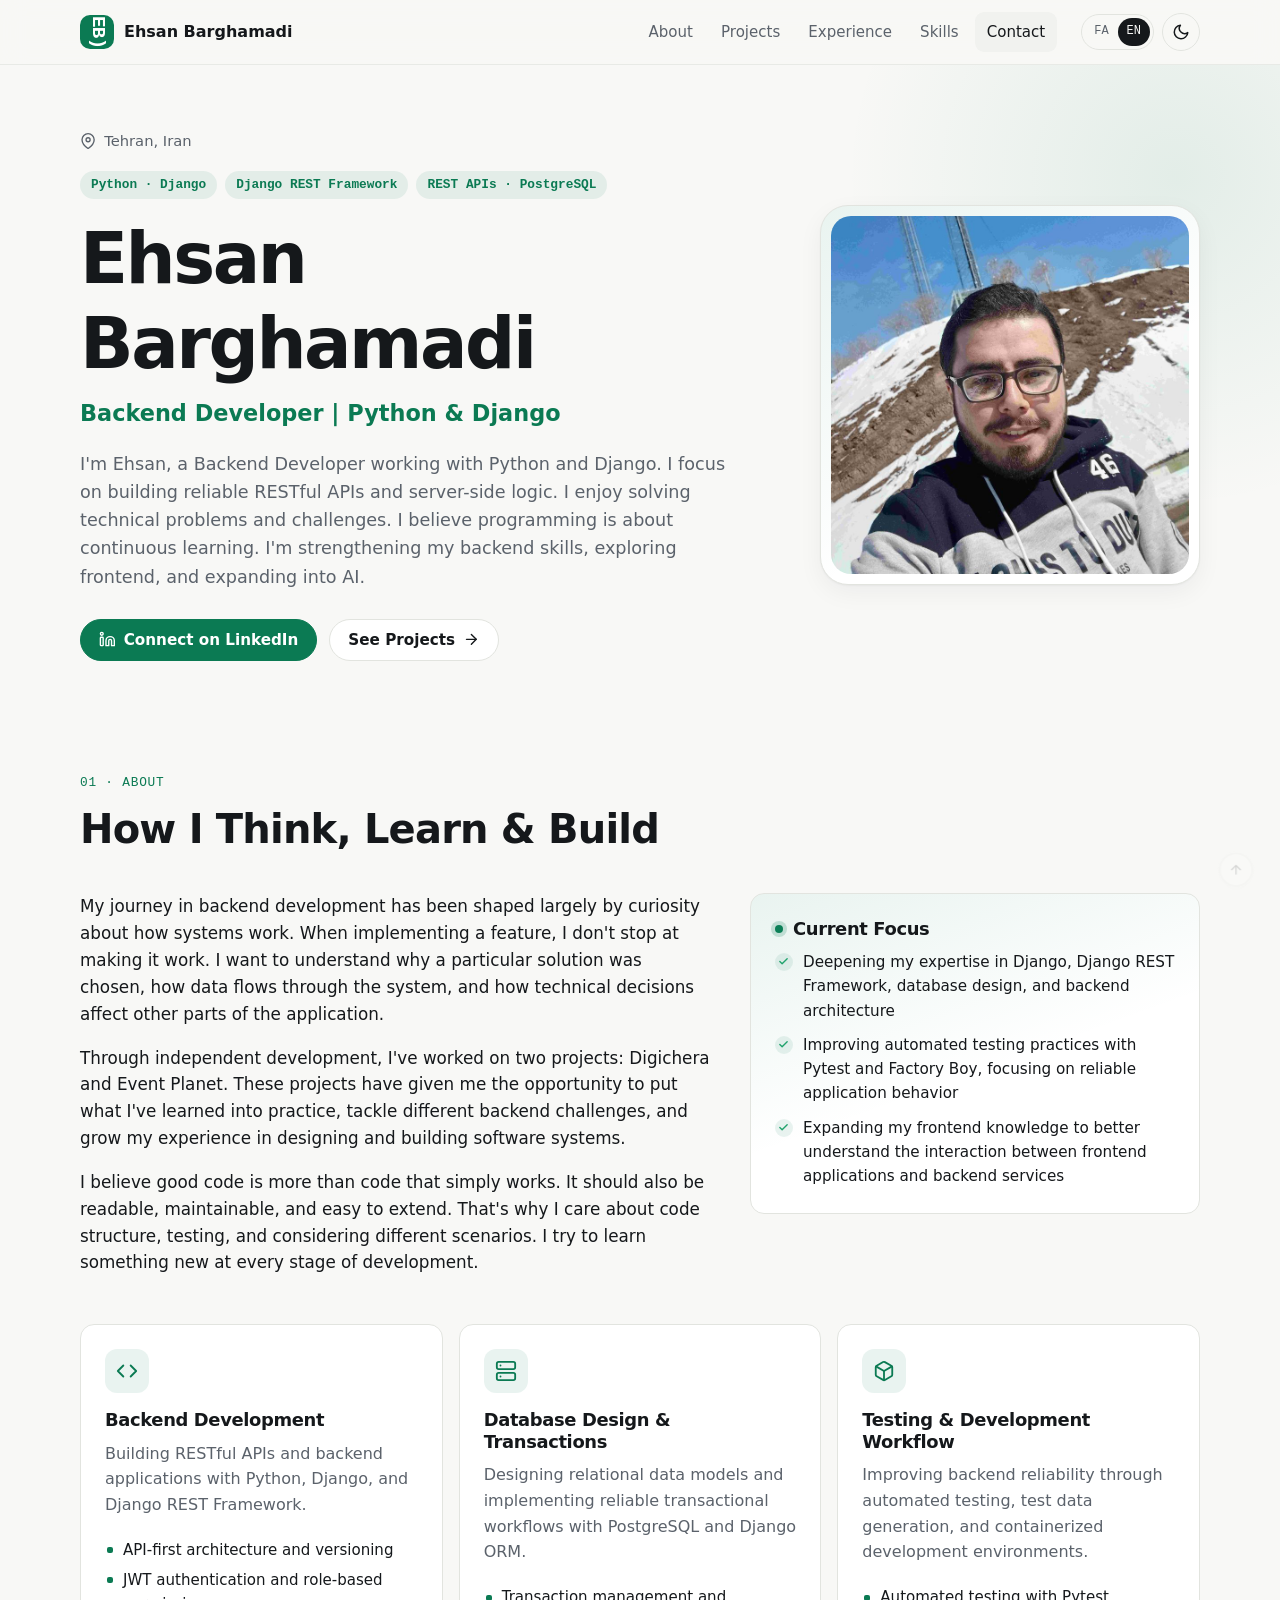
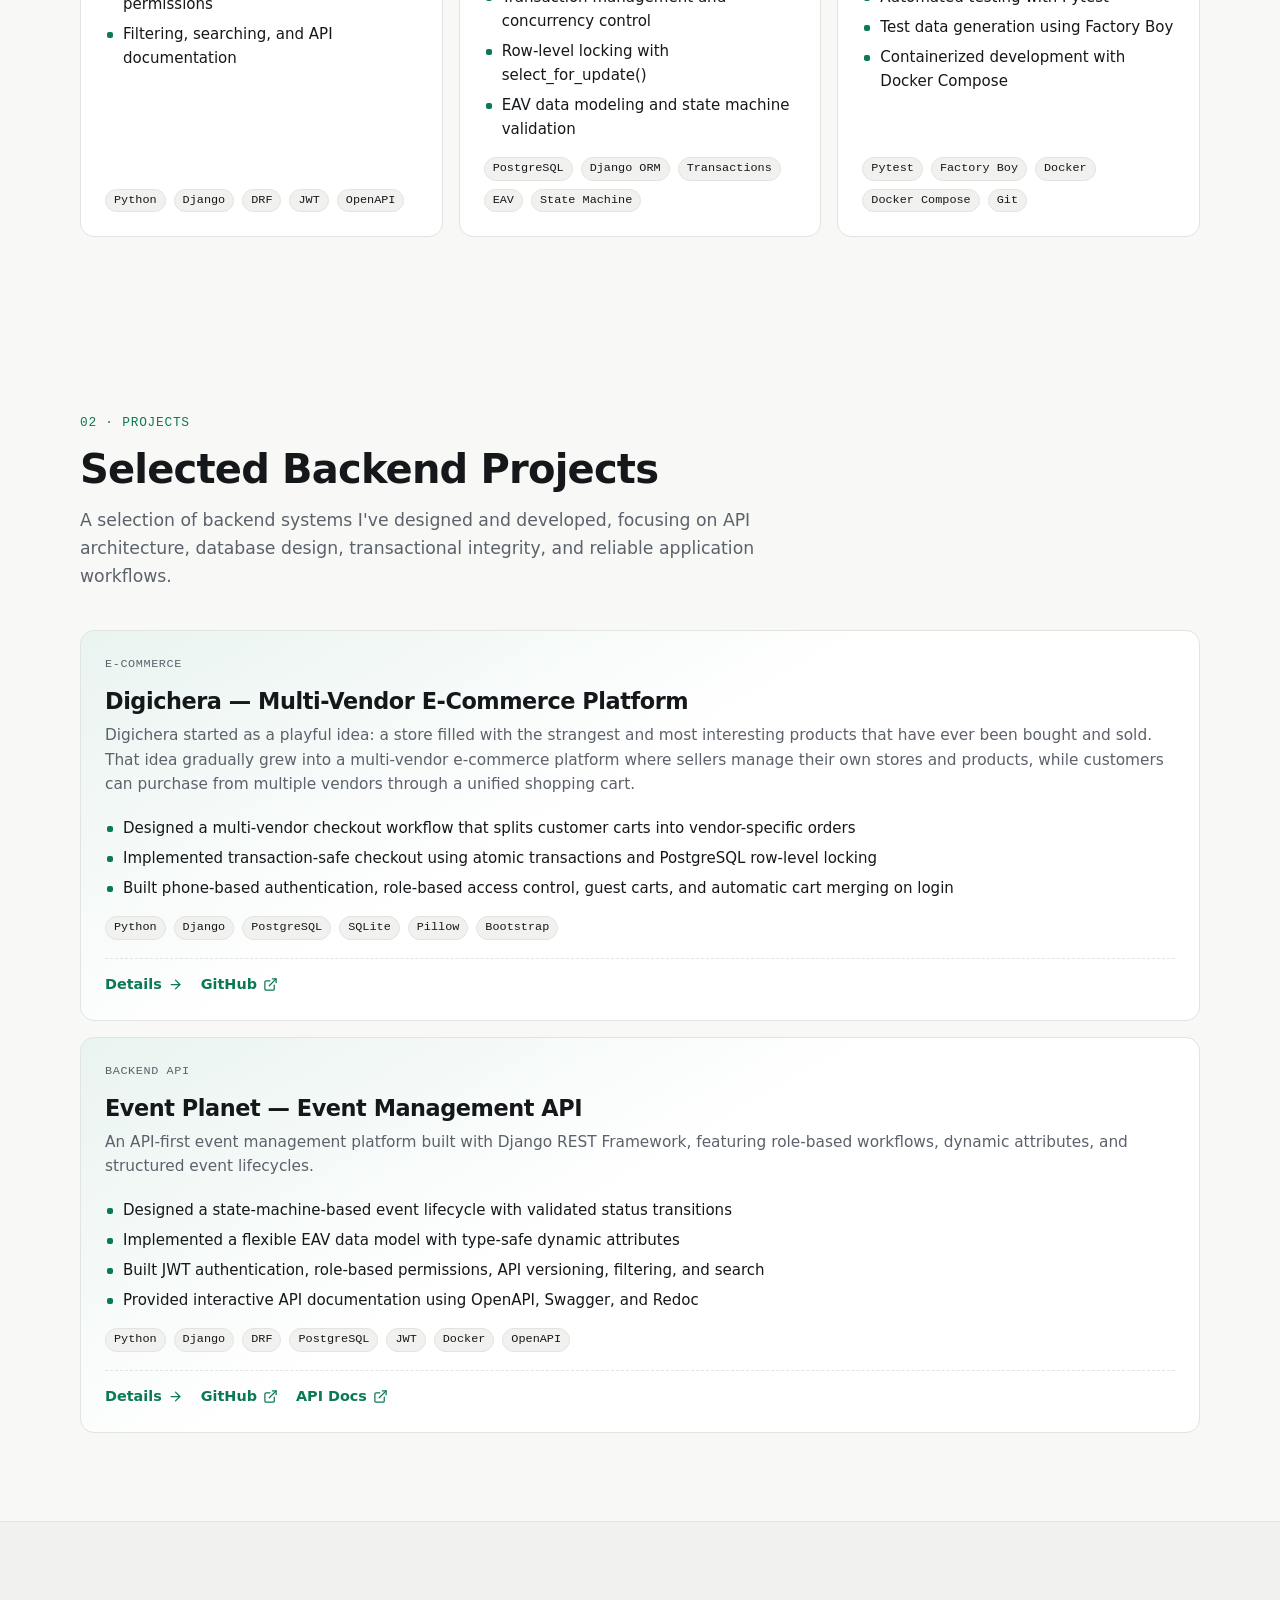
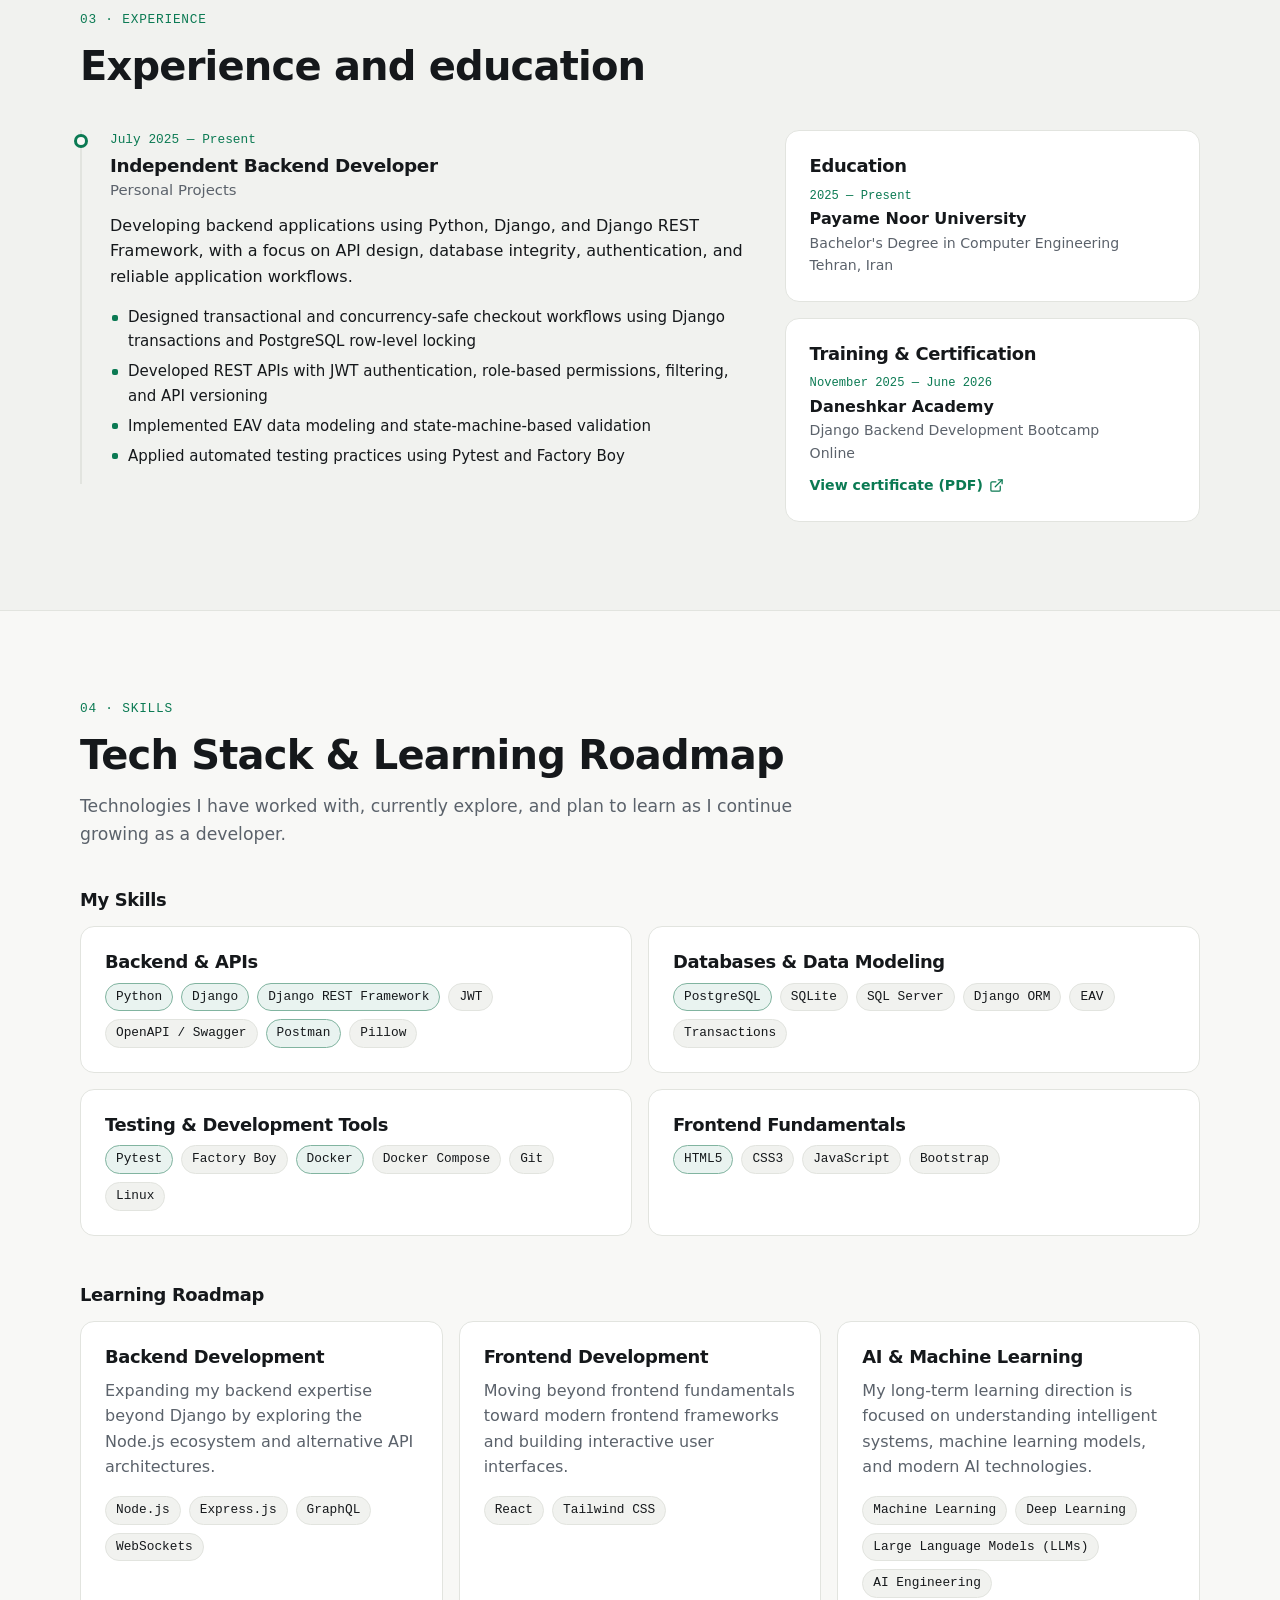
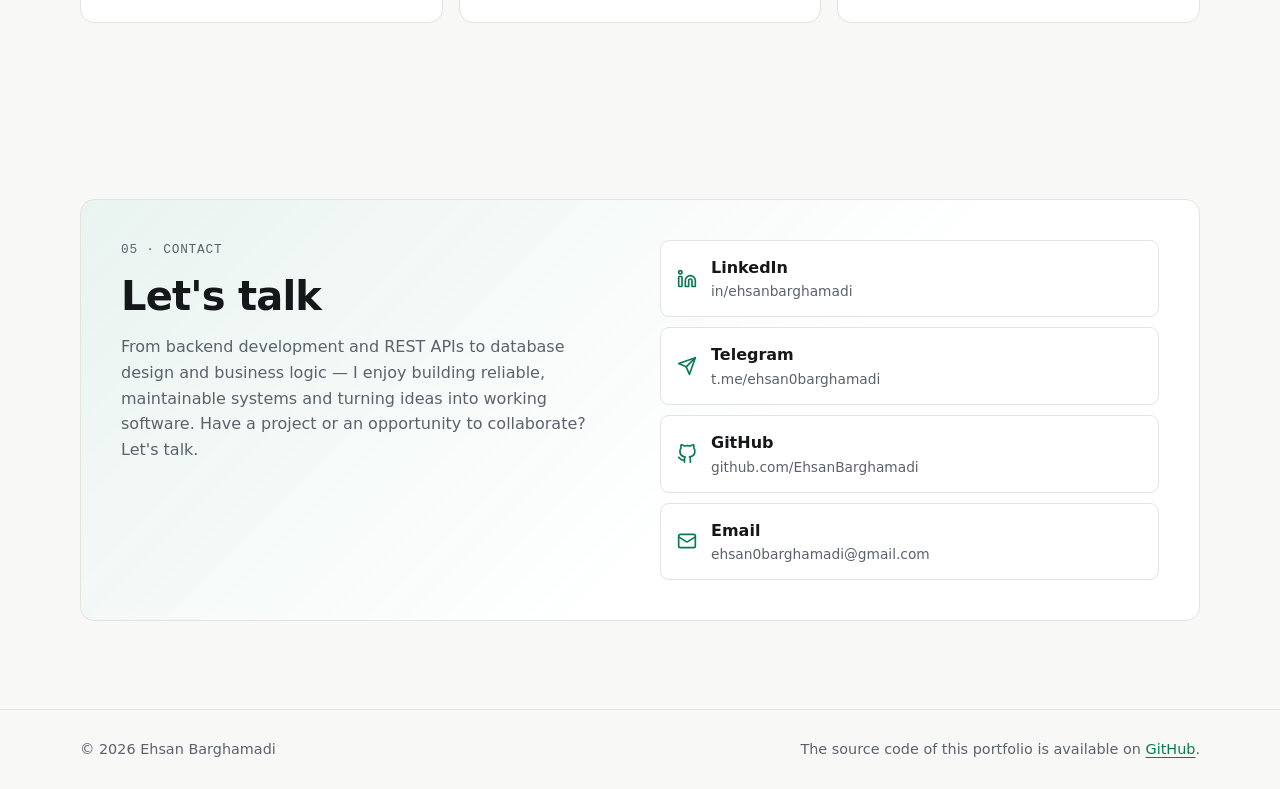
==== commit 14d2d8eb: "fix(portfolio): link certificate to official Daneshkar verification page" ====
--- a/index.html
+++ b/index.html
@@ -772,10 +772,9 @@
                   <p class="entry__meta">Online</p>
                   <p class="entry__link">
                     <a
-                      href="/static/docs/daneshkar-certificate.pdf"
+                      href="https://daneshkar.net/certificate/blB50Jvx9AVY/vKwjqLwR50ke"
                       target="_blank"
                       rel="noopener"
-                      type="application/pdf"
                     >
                       View certificate (PDF)
                       <svg class="icon" aria-hidden="true">
--- a/static/css/style.css
+++ b/static/css/style.css
@@ -1200,15 +1200,52 @@
   margin-top: 6px;
 }
 
+/* -------------------------------------------------------------- 404 page */
+
 .not-found {
-  min-height: 60vh;
+  min-height: 100vh;
   display: grid;
+  place-content: center;
+  gap: 14px;
+  text-align: center;
+  padding: 40px var(--gutter);
+}
+
+.not-found h1 {
+  font-size: clamp(4rem, 14vw, 7rem);
+  color: var(--accent);
+}
+
+.not-found p {
+  margin: 0;
+  color: var(--muted);
+}
+
+.not-found__code {
+  display: flex;
   align-items: center;
-}
-
-.not-found h1 {
-  font-size: clamp(2rem, 5vw, 3rem);
-  margin-bottom: 24px;
+  justify-content: center;
+  gap: 0.08em;
+  line-height: 1;
+  direction: ltr;
+}
+
+.not-found__code img {
+  height: 0.82em;
+  width: auto;
+  flex: none;
+}
+
+.not-found__fa {
+  font-family: "Vazirmatn", ui-sans-serif, system-ui, Tahoma, Arial, sans-serif;
+}
+
+.not-found__actions {
+  display: flex;
+  flex-wrap: wrap;
+  gap: 12px;
+  justify-content: center;
+  margin-top: 12px;
 }
 
 .messages {
@@ -1471,14 +1508,17 @@
 
 /* One number controls the whole theme change (view transition and fallback). */
 :root {
-  --theme-fade-duration: 1s;
+  --theme-fade-duration: 1.25s;
 }
 
 /* Browsers with View Transitions cross-fade the whole page (gradients included).
    This is a pure opacity fade with no movement, so it also runs when the OS asks
-   for reduced motion. */
-::view-transition-old(root),
-::view-transition-new(root) {
+   for reduced motion. script.js adds .theme-vt only while the THEME changes; the
+   scope matters: the page-navigation transition at the end of this file also
+   styles ::view-transition-*(root) and, being later, would otherwise override
+   this duration and make the theme change take only 0.25s. */
+:root.theme-vt::view-transition-old(root),
+:root.theme-vt::view-transition-new(root) {
   animation-duration: var(--theme-fade-duration);
   animation-timing-function: cubic-bezier(0.45, 0, 0.55, 1);
 }
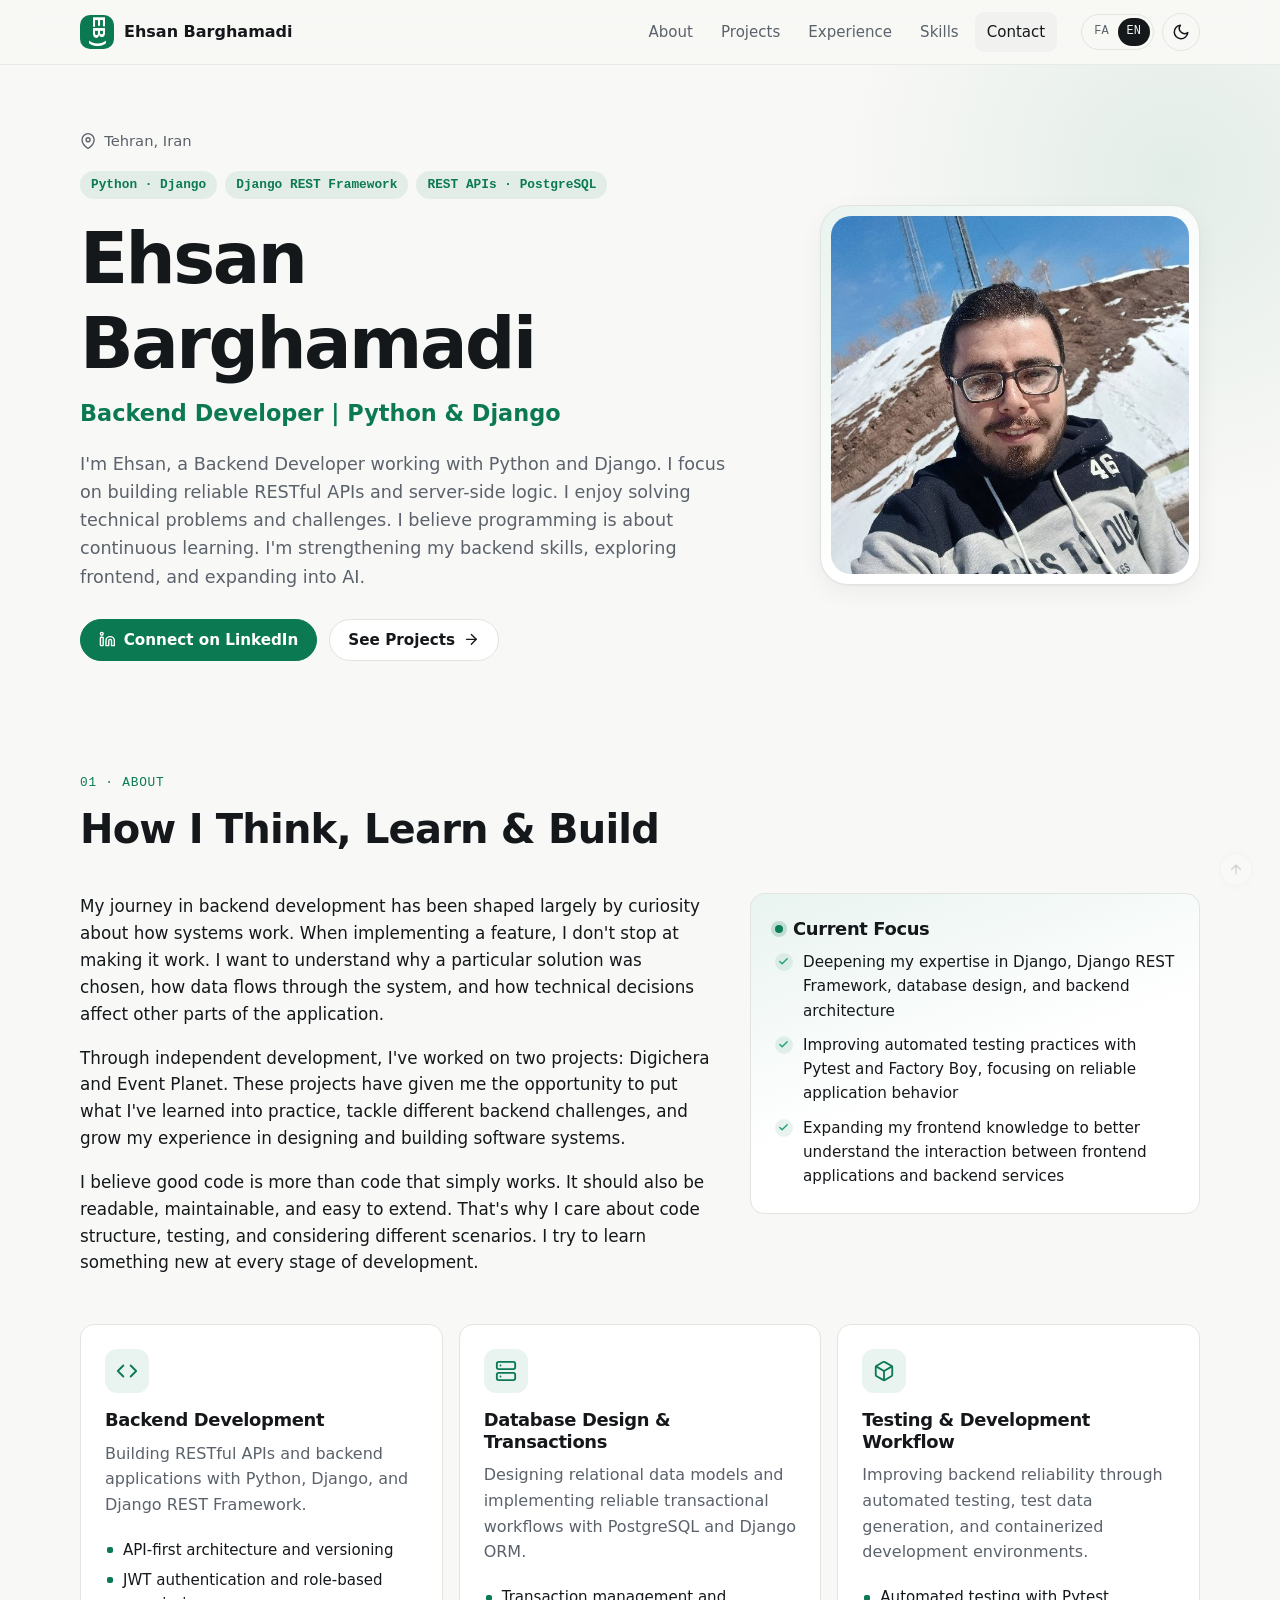
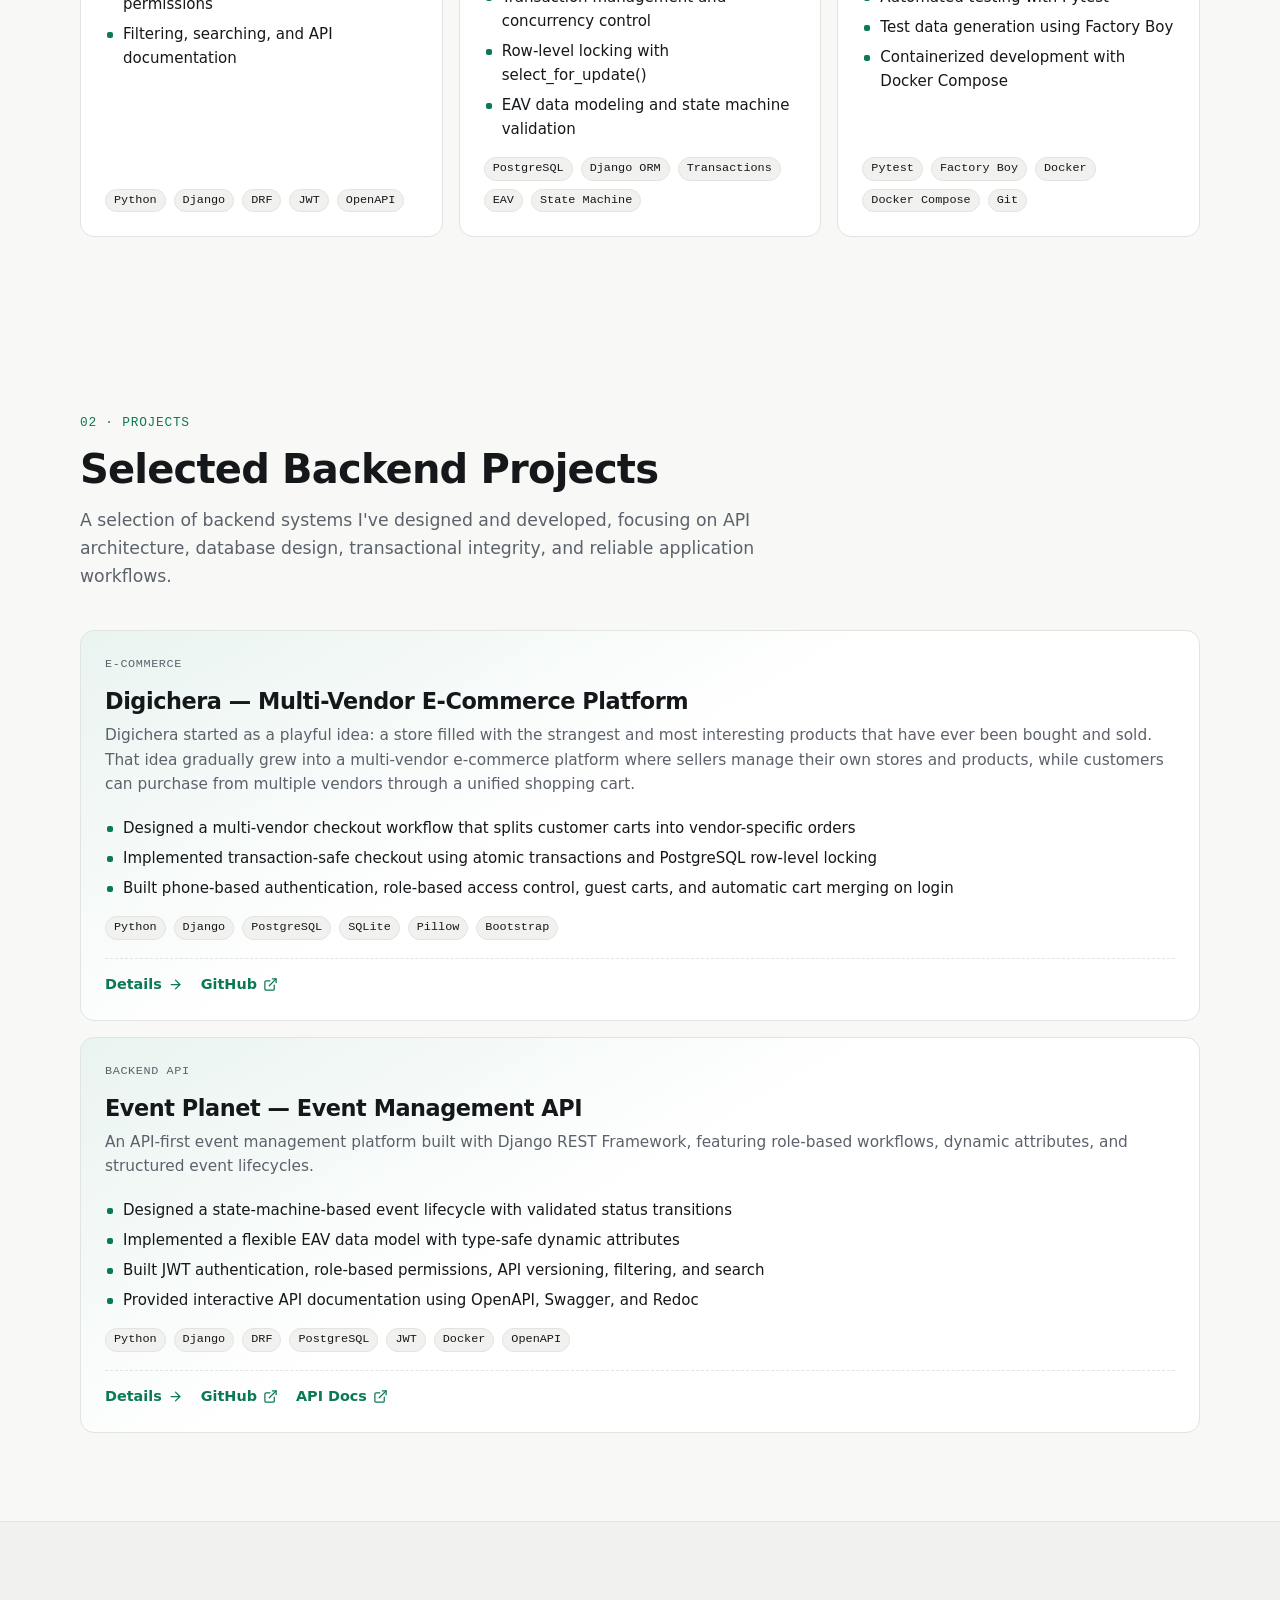
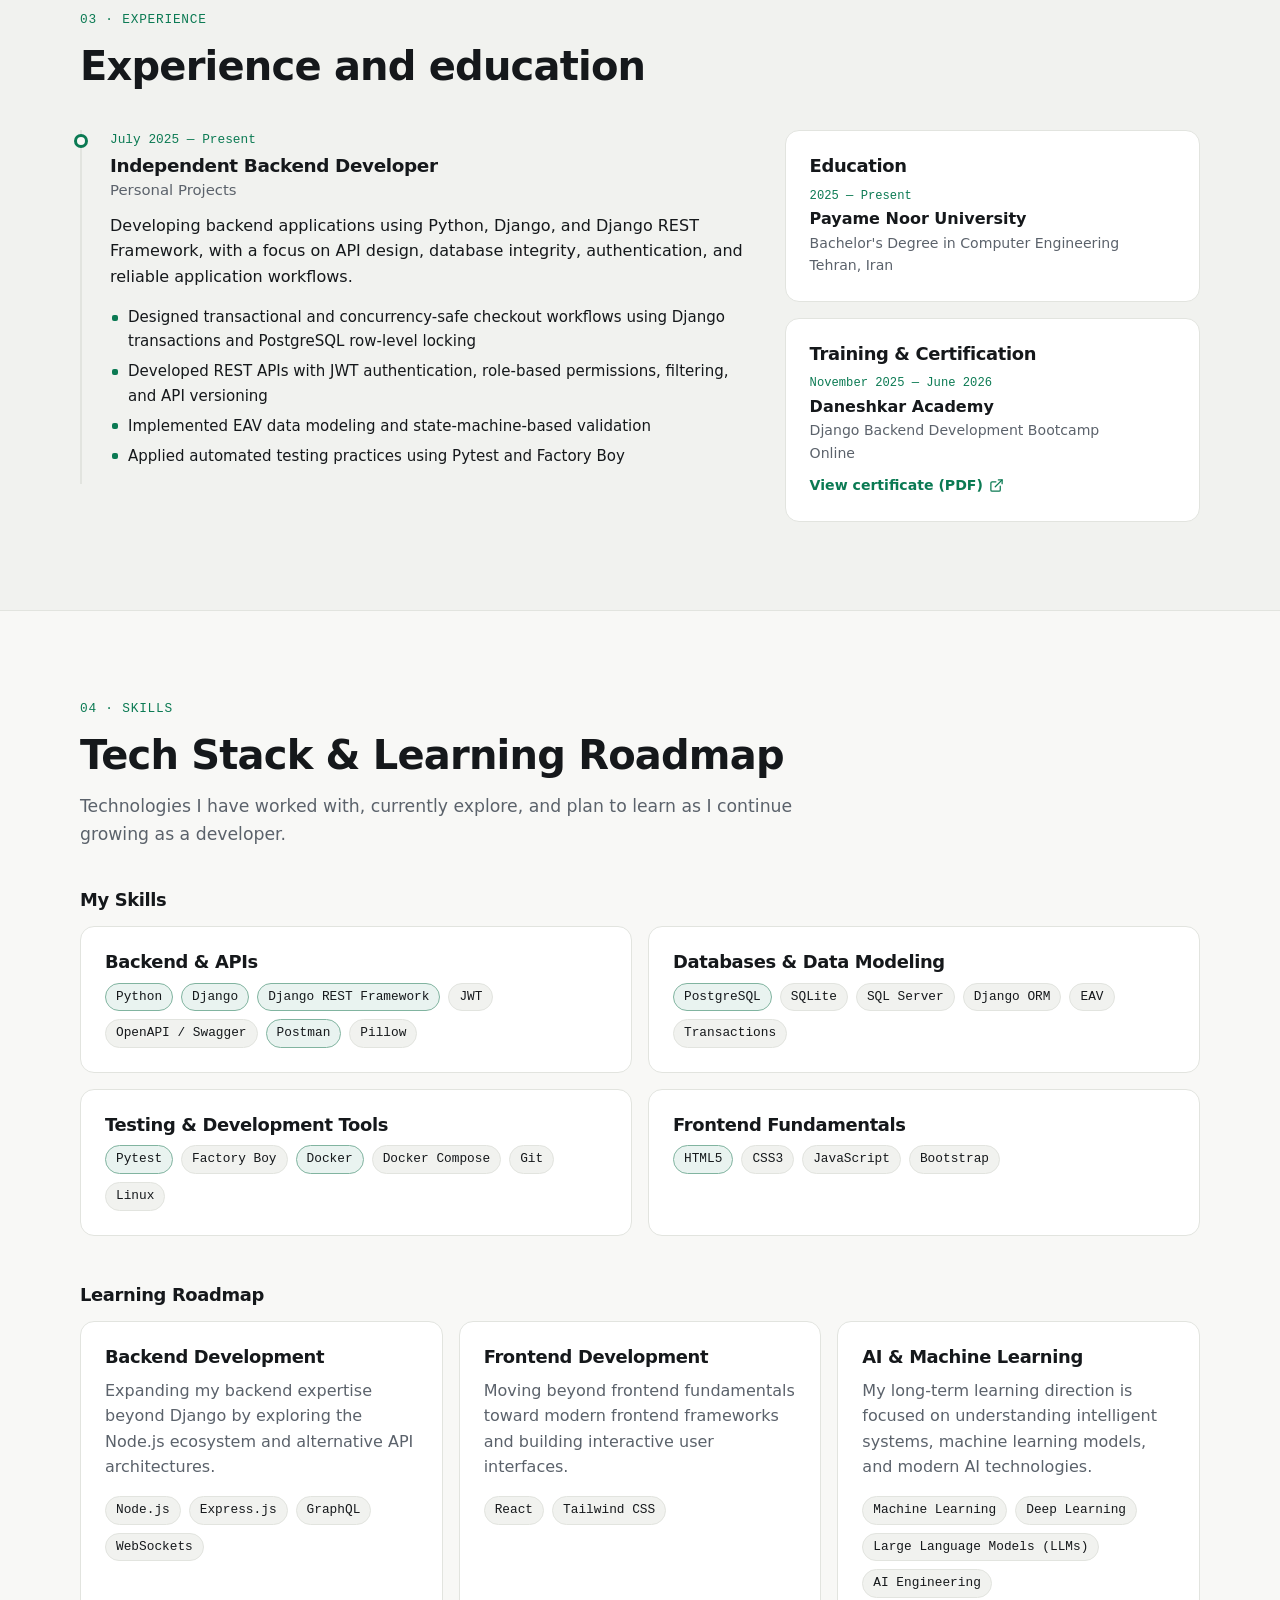
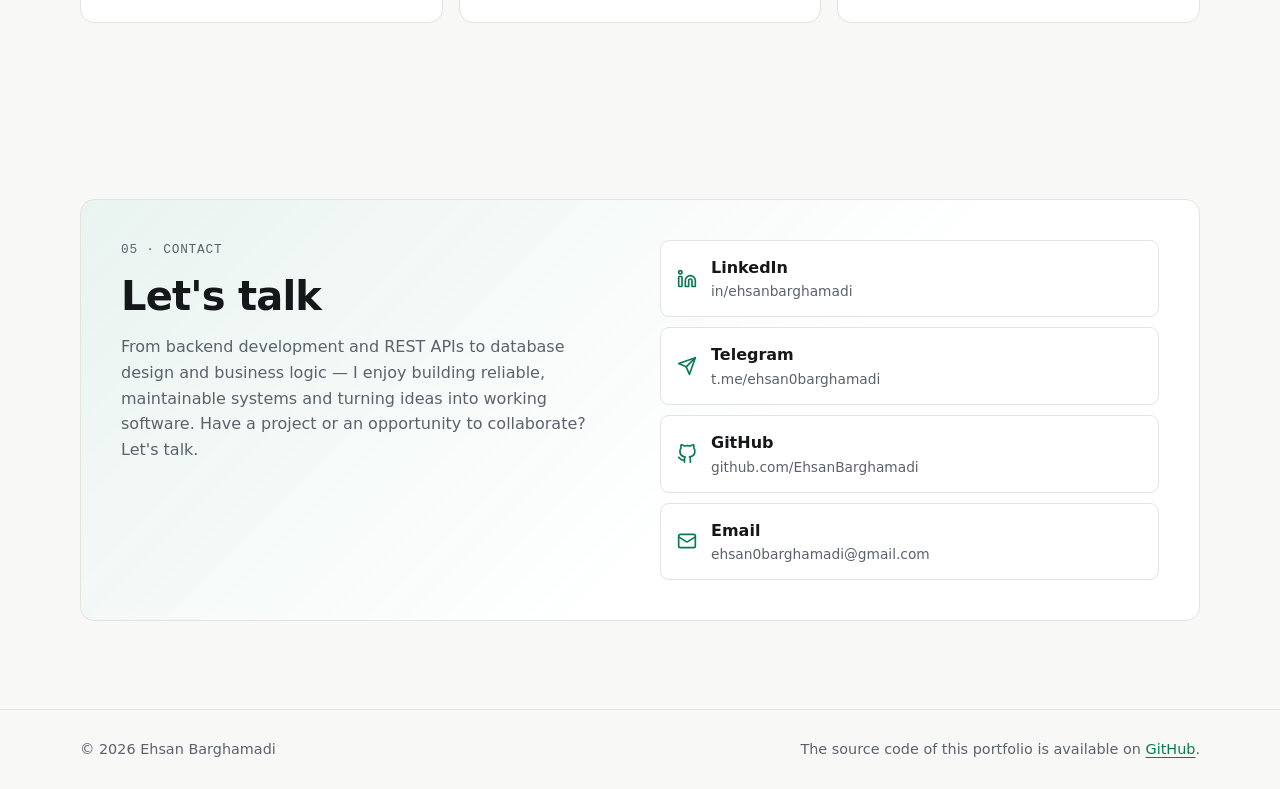
==== commit 0047f49e: "chore: switch to custom domain ehsanbarghamadi.ir" ====
--- a/index.html
+++ b/index.html
@@ -11,28 +11,28 @@
     />
     <meta name="author" content="Ehsan Barghamadi" />
     <meta name="robots" content="index, follow, max-image-preview:large" />
-    <link rel="canonical" href="https://ehsanbarghamadi.github.io/" />
+    <link rel="canonical" href="https://ehsanbarghamadi.ir/" />
     <link
       rel="alternate"
       hreflang="en"
-      href="https://ehsanbarghamadi.github.io/"
+      href="https://ehsanbarghamadi.ir/"
     />
     <link
       rel="alternate"
       hreflang="fa"
-      href="https://ehsanbarghamadi.github.io/fa/"
+      href="https://ehsanbarghamadi.ir/fa/"
     />
     <link
       rel="alternate"
       hreflang="x-default"
-      href="https://ehsanbarghamadi.github.io/"
+      href="https://ehsanbarghamadi.ir/"
     />
 
     <meta property="og:type" content="website" />
     <meta property="og:locale" content="en_US" />
     <meta property="og:locale:alternate" content="fa_IR" />
     <meta property="og:site_name" content="Ehsan Barghamadi" />
-    <meta property="og:url" content="https://ehsanbarghamadi.github.io/" />
+    <meta property="og:url" content="https://ehsanbarghamadi.ir/" />
     <meta
       property="og:title"
       content="Ehsan Barghamadi | Python/Django Backend Developer"
@@ -43,7 +43,7 @@
     />
     <meta
       property="og:image"
-      content="https://ehsanbarghamadi.github.io/static/img/og-image.jpg"
+      content="https://ehsanbarghamadi.ir/static/img/og-image.jpg"
     />
     <meta property="og:image:width" content="1200" />
     <meta property="og:image:height" content="630" />
@@ -61,7 +61,7 @@
     />
     <meta
       name="twitter:image"
-      content="https://ehsanbarghamadi.github.io/static/img/og-image.jpg"
+      content="https://ehsanbarghamadi.ir/static/img/og-image.jpg"
     />
     <meta name="twitter:image:alt" content="Ehsan Barghamadi — Python/Django backend developer" />
 
@@ -95,43 +95,43 @@
         "@graph": [
           {
             "@type": "WebSite",
-            "@id": "https://ehsanbarghamadi.github.io/#website",
-            "url": "https://ehsanbarghamadi.github.io/",
+            "@id": "https://ehsanbarghamadi.ir/#website",
+            "url": "https://ehsanbarghamadi.ir/",
             "name": "Ehsan Barghamadi",
             "inLanguage": [
               "en",
               "fa"
             ],
             "publisher": {
-              "@id": "https://ehsanbarghamadi.github.io/#person"
+              "@id": "https://ehsanbarghamadi.ir/#person"
             }
           },
           {
             "@type": "ProfilePage",
-            "@id": "https://ehsanbarghamadi.github.io/#webpage",
-            "url": "https://ehsanbarghamadi.github.io/",
+            "@id": "https://ehsanbarghamadi.ir/#webpage",
+            "url": "https://ehsanbarghamadi.ir/",
             "name": "Ehsan Barghamadi | Python/Django Backend Developer",
             "inLanguage": "en",
             "isPartOf": {
-              "@id": "https://ehsanbarghamadi.github.io/#website"
+              "@id": "https://ehsanbarghamadi.ir/#website"
             },
             "about": {
-              "@id": "https://ehsanbarghamadi.github.io/#person"
+              "@id": "https://ehsanbarghamadi.ir/#person"
             },
             "mainEntity": {
-              "@id": "https://ehsanbarghamadi.github.io/#person"
+              "@id": "https://ehsanbarghamadi.ir/#person"
             }
           },
           {
             "@type": "Person",
-            "@id": "https://ehsanbarghamadi.github.io/#person",
+            "@id": "https://ehsanbarghamadi.ir/#person",
             "name": "Ehsan Barghamadi",
             "alternateName": "احسان برغمدی",
             "jobTitle": "Backend Developer (Python/Django)",
             "description": "Python/Django backend developer specializing in REST APIs, PostgreSQL, and transactional backend systems.",
-            "image": "https://ehsanbarghamadi.github.io/static/img/Ehsan-Barghamadi.jpg",
+            "image": "https://ehsanbarghamadi.ir/static/img/Ehsan-Barghamadi.jpg",
             "email": "ehsan0barghamadi@gmail.com",
-            "url": "https://ehsanbarghamadi.github.io/",
+            "url": "https://ehsanbarghamadi.ir/",
             "address": {
               "@type": "PostalAddress",
               "addressLocality": "Tehran",
